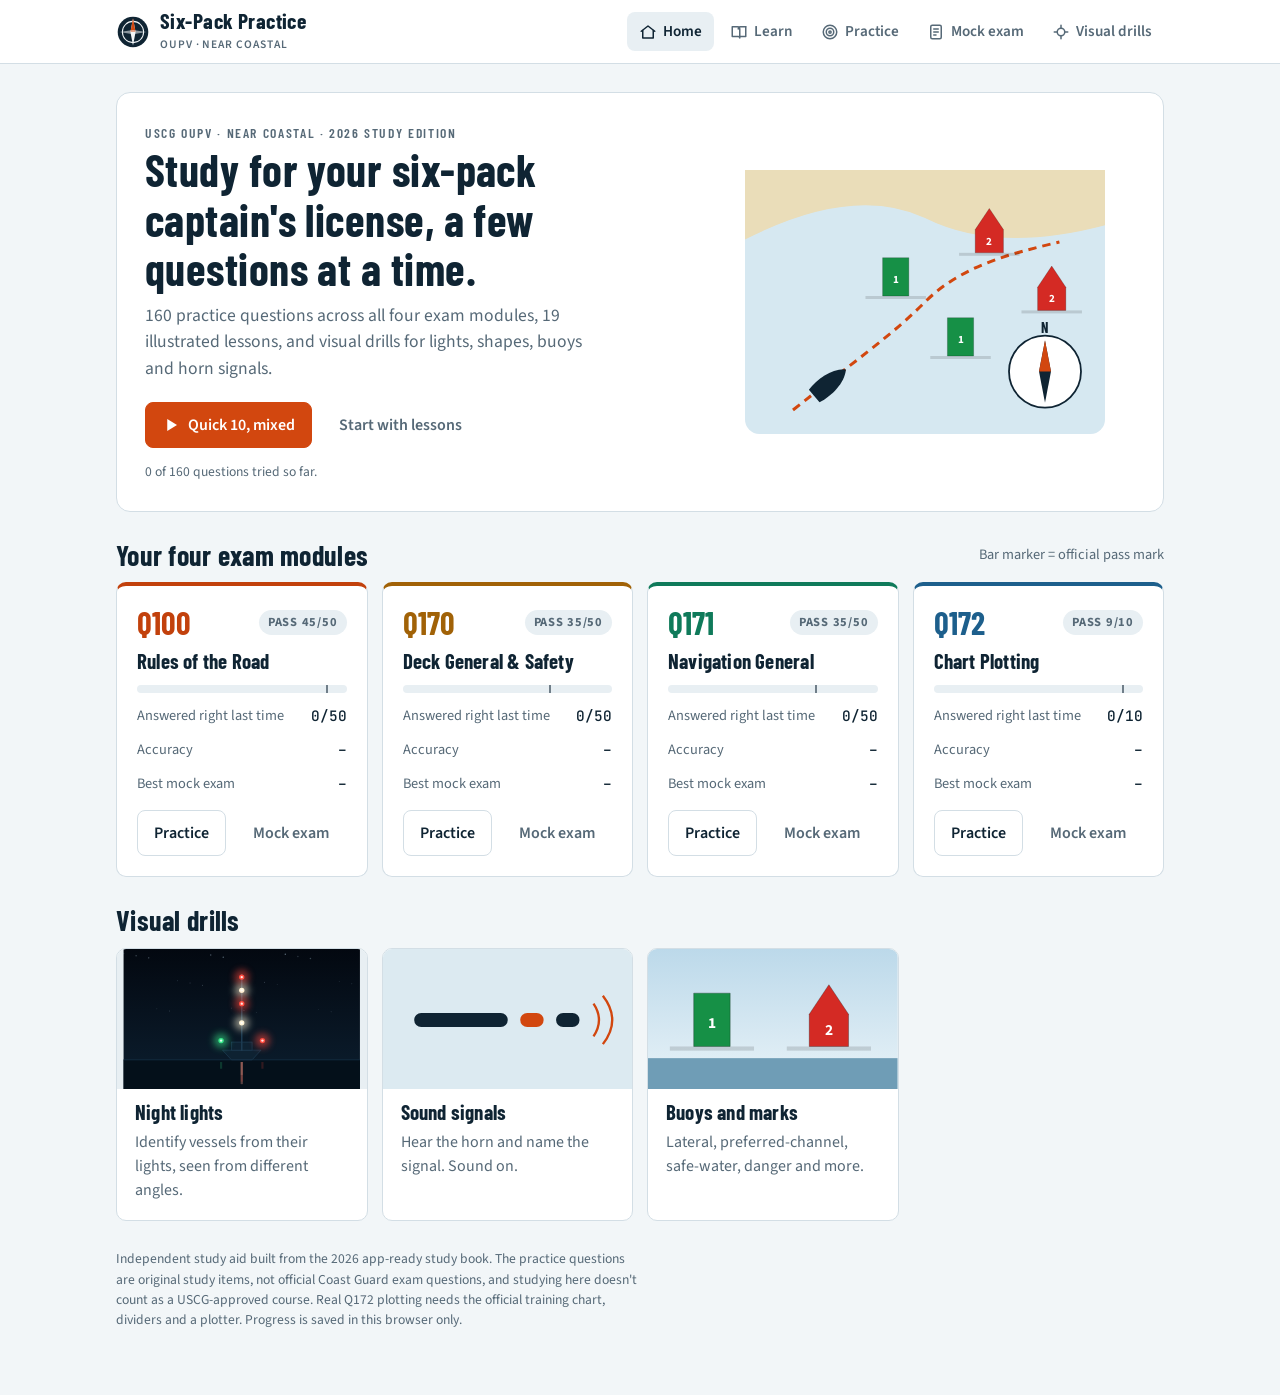
==== app/index.html @ 5b79c016 "Six-Pack Practice website and app Co-Authored-By: Claude Opus 5.5 <noreply@anthropic.com>" ====
<!doctype html><html lang="en"><head><meta charset="utf-8"><meta name="viewport" content="width=device-width,initial-scale=1,viewport-fit=cover"><style>[hidden]{display:none!important}body{margin:0}</style></head><body><title>Six-Pack Practice</title>
<meta name="claude:viewport-fit-sides" content="cover">
<link rel="preconnect" href="https://fonts.googleapis.com">
<link rel="preconnect" href="https://fonts.gstatic.com" crossorigin>
<link rel="stylesheet" href="https://fonts.googleapis.com/css2?family=Barlow+Condensed:wght@500;600;700&family=Source+Sans+3:wght@400;600;700&family=JetBrains+Mono:wght@500&display=swap">
<style>
/* Layout: chart-table app. Sticky header with nav, single centered column of cards; bottom tab bar on phones. */
:root{
  --paper:#F2F6F8; --surface:#FFFFFF; --surface-2:#E8EFF3; --ink:#0F2433; --muted:#566977; --line:#D3DEE5;
  --water:#D6E8F1; --land:#EADDB9; --accent:#D2470F; --accent-soft:#FBE3D6; --on-accent:#FFFFFF;
  --good:#17784A; --good-soft:#DDF2E6; --bad:#B8322A; --bad-soft:#F9E0DD;
  --port:#D02B2B; --stbd:#11884A; --chart:#1F5D86;
  --m100:#C2410C; --m170:#A16207; --m171:#0F7A5A; --m172:#1D5F8C;
  --display:"Barlow Condensed","Arial Narrow",system-ui,sans-serif;
  --body:"Source Sans 3",system-ui,-apple-system,"Segoe UI",sans-serif;
  --mono:"JetBrains Mono",ui-monospace,Menlo,monospace;
  --radius:10px;
}
@media (prefers-color-scheme: dark){:root:not([data-theme="light"]){
  --paper:#0A141C; --surface:#11202B; --surface-2:#172B38; --ink:#E3ECF1; --muted:#93A7B4; --line:#24394A;
  --water:#123247; --land:#3A3425; --accent:#FF7A3D; --accent-soft:#3A1E10; --on-accent:#1A0B03;
  --good:#4CC98A; --good-soft:#0F3122; --bad:#FF7A70; --bad-soft:#3B1613;
  --port:#FF5A55; --stbd:#3FD08A; --chart:#6CB4E4;
  --m100:#FF8A50; --m170:#E8B34A; --m171:#45C99B; --m172:#6CB4E4; color-scheme:dark}}
:root[data-theme="dark"]{
  --paper:#0A141C; --surface:#11202B; --surface-2:#172B38; --ink:#E3ECF1; --muted:#93A7B4; --line:#24394A;
  --water:#123247; --land:#3A3425; --accent:#FF7A3D; --accent-soft:#3A1E10; --on-accent:#1A0B03;
  --good:#4CC98A; --good-soft:#0F3122; --bad:#FF7A70; --bad-soft:#3B1613;
  --port:#FF5A55; --stbd:#3FD08A; --chart:#6CB4E4;
  --m100:#FF8A50; --m170:#E8B34A; --m171:#45C99B; --m172:#6CB4E4; color-scheme:dark}

*{box-sizing:border-box}
html,body{background:var(--paper)}
body{color:var(--ink);font-family:var(--body);font-size:16px;line-height:1.5;-webkit-font-smoothing:antialiased}
body::before{content:"";position:fixed;inset:0 0 auto;height:env(safe-area-inset-top,0px);z-index:30;background:var(--surface)}
h1,h2,h3,h4{font-family:var(--display);font-weight:700;line-height:1.1;margin:0;text-wrap:balance;letter-spacing:.01em}
h1{font-size:clamp(2rem,5vw,2.8rem)} h2{font-size:1.75rem} h3{font-size:1.3rem}
p{margin:0}
a{color:var(--chart)}
button{font:inherit;color:inherit}
:focus-visible{outline:3px solid var(--accent);outline-offset:2px;border-radius:6px}
.mono{font-family:var(--mono);font-variant-numeric:tabular-nums}
.eyebrow{font-family:var(--display);font-weight:600;font-size:.85rem;letter-spacing:.12em;text-transform:uppercase;color:var(--muted)}
.muted{color:var(--muted)}

/* header */
.top{position:sticky;top:env(safe-area-inset-top,0px);z-index:20;background:var(--surface);border-bottom:1px solid var(--line)}
.top-in{max-width:1080px;margin:0 auto;display:flex;align-items:center;gap:20px;padding-block:10px;padding-left:max(16px,env(safe-area-inset-left,0px));padding-right:max(16px,env(safe-area-inset-right,0px))}
.brand{display:flex;align-items:center;gap:10px;text-decoration:none;color:var(--ink);margin-right:auto}
.brand svg{width:34px;height:34px;flex:none}
.brand b{font-family:var(--display);font-size:1.35rem;letter-spacing:.02em;line-height:1}
.brand small{display:block;font-size:.72rem;color:var(--muted);letter-spacing:.08em;text-transform:uppercase;font-weight:600}
.nav{display:flex;gap:4px}
.nav a{display:flex;align-items:center;gap:6px;text-decoration:none;color:var(--muted);font-weight:600;padding:8px 12px;border-radius:8px;font-size:.95rem}
.nav a:hover{background:var(--surface-2);color:var(--ink)}
.nav a.on{color:var(--ink);background:var(--surface-2)}
.nav a svg{width:18px;height:18px}
.tabbar{display:none}
@media (max-width:720px){
  .nav{display:none}
  .tabbar{display:flex;position:fixed;left:0;right:0;bottom:0;z-index:20;background:var(--surface);border-top:1px solid var(--line);padding-bottom:env(safe-area-inset-bottom,0px);padding-left:env(safe-area-inset-left,0px);padding-right:env(safe-area-inset-right,0px)}
  .tabbar a{flex:1;display:flex;flex-direction:column;align-items:center;gap:2px;padding:8px 2px 6px;text-decoration:none;color:var(--muted);font-size:.72rem;font-weight:600}
  .tabbar a.on{color:var(--accent)}
  .tabbar svg{width:22px;height:22px}
  main{padding-bottom:calc(84px + env(safe-area-inset-bottom,0px))!important}
}

main{max-width:1080px;margin:0 auto;padding-block:28px 64px;padding-left:max(16px,env(safe-area-inset-left,0px));padding-right:max(16px,env(safe-area-inset-right,0px));display:flex;flex-direction:column;gap:28px}
.card{background:var(--surface);border:1px solid var(--line);border-radius:var(--radius);padding:20px}
.stack{display:flex;flex-direction:column;gap:12px}
.row{display:flex;flex-wrap:wrap;gap:10px;align-items:center}
.grid{display:grid;gap:14px}
.g2{grid-template-columns:repeat(auto-fit,minmax(min(100%,300px),1fr))}
.g3{grid-template-columns:repeat(auto-fill,minmax(min(100%,240px),1fr))}
.g4{grid-template-columns:repeat(auto-fit,minmax(min(100%,220px),1fr))}

.btn{display:inline-flex;align-items:center;justify-content:center;gap:8px;border:1px solid var(--line);background:var(--surface);color:var(--ink);padding:10px 16px;border-radius:8px;font-weight:600;cursor:pointer;text-decoration:none;min-height:44px}
.btn:hover{border-color:var(--muted)}
.btn.primary{background:var(--accent);border-color:var(--accent);color:var(--on-accent)}
.btn.primary:hover{filter:brightness(1.05)}
.btn.ghost{background:transparent;border-color:transparent;color:var(--muted)}
.btn.ghost:hover{color:var(--ink);background:var(--surface-2)}
.btn:disabled{opacity:.45;cursor:not-allowed}
.btn svg{width:18px;height:18px}

.chip{display:inline-flex;align-items:center;gap:6px;font-size:.78rem;font-weight:700;letter-spacing:.06em;text-transform:uppercase;padding:3px 9px;border-radius:999px;background:var(--surface-2);color:var(--muted);white-space:nowrap}
.chip.mod{color:#fff}
.mQ100{--mc:var(--m100)} .mQ170{--mc:var(--m170)} .mQ171{--mc:var(--m171)} .mQ172{--mc:var(--m172)}
.chip.mod{background:var(--mc)}
:root:not([data-theme="light"]) .chip.mod{color:var(--paper)}
@media (prefers-color-scheme: light){:root:not([data-theme="dark"]) .chip.mod{color:#fff}}
:root[data-theme="light"] .chip.mod{color:#fff}

.pick{display:inline-flex;align-items:center;gap:6px;border:1px solid var(--line);background:var(--surface);padding:7px 12px;border-radius:999px;cursor:pointer;font-weight:600;font-size:.92rem;min-height:38px}
.pick[aria-pressed="true"]{background:var(--ink);color:var(--paper);border-color:var(--ink)}
.seg{display:inline-flex;border:1px solid var(--line);border-radius:8px;overflow:hidden;flex-wrap:wrap}
.seg button{border:0;background:var(--surface);padding:8px 14px;cursor:pointer;font-weight:600;min-height:40px}
.seg button+button{border-left:1px solid var(--line)}
.seg button[aria-pressed="true"]{background:var(--ink);color:var(--paper)}

/* hero */
.hero{display:grid;grid-template-columns:minmax(0,1.3fr) minmax(0,1fr);gap:24px;align-items:center;background:var(--surface);border:1px solid var(--line);border-radius:14px;padding:28px;overflow:hidden;position:relative}
.hero p.lead{font-size:1.1rem;color:var(--muted);max-width:52ch;margin-top:10px}
.hero .actions{margin-top:20px}
.hero-art{width:100%;max-width:360px;justify-self:center}
@media (max-width:760px){.hero{grid-template-columns:1fr;padding:20px}.hero-art{max-width:260px;order:-1}}

/* module cards */
.modcard{display:flex;flex-direction:column;gap:12px;border-top:4px solid var(--mc)}
.modcard .code{font-family:var(--display);font-weight:700;font-size:2rem;color:var(--mc);line-height:1}
.meter{height:8px;border-radius:99px;background:var(--surface-2);overflow:hidden;position:relative}
.meter i{display:block;height:100%;background:var(--mc,var(--accent));border-radius:99px;transition:width .4s}
.meter .mark{position:absolute;top:-3px;bottom:-3px;width:2px;background:var(--ink);opacity:.55}
.kv{display:flex;justify-content:space-between;gap:8px;font-size:.9rem;color:var(--muted)}
.kv b{color:var(--ink);font-family:var(--mono);font-weight:500}

/* lessons */
.lesson-card{display:flex;flex-direction:column;gap:8px;text-decoration:none;color:inherit;border-left:4px solid var(--mc);transition:transform .15s,border-color .15s}
.lesson-card:hover{transform:translateY(-2px)}
.lesson-card h3{font-size:1.2rem}
.lesson-card p{font-size:.93rem;color:var(--muted)}
.lesson-card .foot{margin-top:auto;display:flex;justify-content:space-between;align-items:center;font-size:.85rem;color:var(--muted)}
.added{font-size:.7rem;font-weight:700;letter-spacing:.06em;text-transform:uppercase;color:var(--chart);border:1px solid currentColor;padding:1px 6px;border-radius:4px}
.lesson-head{display:flex;flex-direction:column;gap:10px}
.lesson-body{display:grid;grid-template-columns:minmax(0,1.25fr) minmax(0,1fr);gap:20px;align-items:start}
@media (max-width:860px){.lesson-body{grid-template-columns:1fr}}
.diagram{background:var(--surface);border:1px solid var(--line);border-radius:var(--radius);padding:12px;overflow-x:auto}
.diagram svg{display:block;width:100%;height:auto;min-width:300px}
.core{background:var(--accent-soft);border-radius:var(--radius);padding:16px 18px}
.core .eyebrow{color:var(--accent)}
.points{margin:0;padding-left:1.1em;display:flex;flex-direction:column;gap:8px}
.points li{padding-left:2px}
.points li::marker{color:var(--accent)}
.mnemo{font-family:var(--display);font-size:1.15rem;font-weight:600;letter-spacing:.02em}

/* quiz */
.quiz{max-width:760px;width:100%;margin:0 auto;display:flex;flex-direction:column;gap:16px}
.qtop{display:flex;align-items:center;gap:12px;flex-wrap:wrap}
.qtop .count{font-family:var(--mono);font-size:.9rem;color:var(--muted);margin-left:auto}
.progress{height:6px;background:var(--surface-2);border-radius:99px;overflow:hidden}
.progress i{display:block;height:100%;background:var(--accent);transition:width .3s}
.qcard{display:flex;flex-direction:column;gap:18px}
.stem{font-size:1.25rem;font-weight:600;line-height:1.35}
.opts{display:flex;flex-direction:column;gap:10px}
.opt{display:flex;align-items:flex-start;gap:12px;text-align:left;border:1.5px solid var(--line);background:var(--surface);padding:12px 14px;border-radius:10px;cursor:pointer;font-size:1.02rem;min-height:52px;transition:border-color .15s,background .15s}
.opt:hover:not(:disabled){border-color:var(--muted)}
.opt .k{flex:none;width:28px;height:28px;border-radius:7px;display:grid;place-items:center;font-family:var(--mono);font-size:.85rem;background:var(--surface-2);color:var(--muted)}
.opt.sel{border-color:var(--ink);background:var(--surface-2)}
.opt.sel .k{background:var(--ink);color:var(--paper)}
.opt.right{border-color:var(--good);background:var(--good-soft)}
.opt.right .k{background:var(--good);color:var(--surface)}
.opt.wrong{border-color:var(--bad);background:var(--bad-soft)}
.opt.wrong .k{background:var(--bad);color:var(--surface)}
.opt:disabled{cursor:default}
.feedback{border-radius:10px;padding:14px 16px;display:flex;flex-direction:column;gap:6px}
.feedback.ok{background:var(--good-soft)} .feedback.no{background:var(--bad-soft)}
.feedback b{font-family:var(--display);font-size:1.2rem;letter-spacing:.02em}
.feedback.ok b{color:var(--good)} .feedback.no b{color:var(--bad)}
.qnav{display:flex;gap:10px;justify-content:space-between;flex-wrap:wrap}
.navgrid{display:grid;grid-template-columns:repeat(auto-fill,minmax(38px,1fr));gap:6px}
.navgrid button{height:38px;border-radius:7px;border:1px solid var(--line);background:var(--surface);font-family:var(--mono);font-size:.8rem;cursor:pointer}
.navgrid button.done{background:var(--surface-2);border-color:var(--muted)}
.navgrid button.cur{outline:2px solid var(--accent);outline-offset:1px}
.navgrid button.flag{box-shadow:inset 0 -3px 0 var(--accent)}
.navgrid button.r{background:var(--good-soft);border-color:var(--good)}
.navgrid button.w{background:var(--bad-soft);border-color:var(--bad)}
.visual{border-radius:10px;overflow:hidden;background:var(--surface-2)}
.visual svg{display:block;width:100%;height:auto;max-height:340px}
.confirm{border:1.5px solid var(--accent);background:var(--accent-soft);border-radius:10px;padding:14px 16px}

/* results */
.score{display:flex;align-items:center;gap:24px;flex-wrap:wrap}
.ring{width:132px;height:132px;flex:none}
.verdict{font-family:var(--display);font-size:2rem;font-weight:700}
.verdict.pass{color:var(--good)} .verdict.fail{color:var(--bad)}
.missed{display:flex;flex-direction:column;gap:10px}
.missed .item{border-left:3px solid var(--bad);padding:4px 0 4px 12px;display:flex;flex-direction:column;gap:3px}
.bars{display:flex;flex-direction:column;gap:10px}
.bar-row{display:grid;grid-template-columns:minmax(0,170px) minmax(0,1fr) 52px;gap:10px;align-items:center;font-size:.92rem}
.bar-row .meter{height:10px}

/* drills */
.drill{display:flex;flex-direction:column;gap:12px;text-decoration:none;color:inherit;padding:0;overflow:hidden;cursor:pointer;text-align:left}
.drill .art{background:var(--surface-2);aspect-ratio:16/9;max-width:100%;display:grid;place-items:center;overflow:hidden}
.drill .art svg{width:100%;height:100%;display:block}
.drill .txt{padding:0 18px 18px;display:flex;flex-direction:column;gap:6px}
.drill:hover h3{color:var(--accent)}

/* widgets */
.widget{display:flex;flex-direction:column;gap:14px}
.ctrl{display:grid;grid-template-columns:minmax(0,150px) minmax(0,1fr) 78px;gap:10px;align-items:center;font-size:.95rem}
.ctrl label{font-weight:600}
.ctrl output{font-family:var(--mono);text-align:right;font-size:.95rem}
input[type=range]{width:100%;accent-color:var(--accent);min-height:28px}
input[type=number],input[type=time]{font:inherit;font-family:var(--mono);padding:8px 10px;border:1px solid var(--line);border-radius:8px;background:var(--surface);color:var(--ink);width:100%;min-height:42px}
.readout{font-family:var(--mono);font-size:1.05rem;background:var(--surface-2);border-radius:8px;padding:12px 14px;line-height:1.7;overflow-x:auto}
.readout b{color:var(--accent);font-weight:500}
.chain{display:flex;flex-wrap:wrap;align-items:center;gap:6px;font-family:var(--mono)}
.chain .box{border:1.5px solid var(--line);border-radius:8px;padding:6px 10px;background:var(--surface);text-align:center;min-width:64px}
.chain .box small{display:block;font-family:var(--body);font-size:.7rem;color:var(--muted);text-transform:uppercase;letter-spacing:.08em;font-weight:700}
.chain .box.hi{border-color:var(--accent)}
.chain .op{color:var(--muted);font-size:.85rem}
.sig-list{display:flex;flex-direction:column;gap:8px}
.sig{display:grid;grid-template-columns:auto minmax(0,1fr);gap:12px;align-items:center;border:1px solid var(--line);border-radius:10px;padding:10px 12px;background:var(--surface);cursor:pointer;text-align:left}
.sig:hover{border-color:var(--muted)}
.pattern{display:flex;gap:5px;align-items:center;min-width:92px}
.pattern i{display:block;height:10px;border-radius:5px;background:var(--ink);opacity:.85;transition:background .1s}
.pattern i.s{width:12px}.pattern i.p{width:40px}.pattern i.r{width:9px}
.pattern i.on{background:var(--accent);opacity:1}
.bigpattern{display:flex;gap:10px;align-items:center;justify-content:center;padding:26px 16px;flex-wrap:wrap}
.bigpattern i{height:18px;border-radius:9px;background:var(--ink);display:block;opacity:.85}
.bigpattern i.s{width:24px}.bigpattern i.p{width:84px}.bigpattern i.r{width:18px}
.bigpattern i.on{background:var(--accent);opacity:1}
.foot-note{font-size:.85rem;color:var(--muted);max-width:75ch}
.scene{display:block}
.empty{padding:28px;text-align:center;color:var(--muted)}
.kbd{font-family:var(--mono);font-size:.78rem;border:1px solid var(--line);border-bottom-width:2px;border-radius:5px;padding:0 5px}
@media (prefers-reduced-motion: reduce){*{transition:none!important;animation:none!important}}

/* svg classes */
.s-water{fill:var(--water)} .s-land{fill:var(--land)} .s-ink{fill:var(--ink)} .s-muted{fill:var(--muted)} .s-surface{fill:var(--surface)}
.s-acc{fill:var(--accent)} .s-port{fill:var(--port)} .s-stbd{fill:var(--stbd)} .s-chart{fill:var(--chart)} .s-good{fill:var(--good)}
.l-ink{stroke:var(--ink);fill:none} .l-muted{stroke:var(--muted);fill:none} .l-acc{stroke:var(--accent);fill:none} .l-chart{stroke:var(--chart);fill:none} .l-line{stroke:var(--line);fill:none}
svg text{font-family:var(--body);fill:var(--ink)}
svg .t-lab{font-family:var(--display);font-weight:700;letter-spacing:.06em;font-size:12px}
svg .t-mono{font-family:var(--mono);font-size:11px}
svg .t-small{font-size:11px;fill:var(--muted)}
svg .t-acc{fill:var(--accent)}
</style>

<svg width="0" height="0" style="position:absolute" aria-hidden="true">
  <defs>
    <marker id="ah-ink" viewBox="0 0 10 10" refX="8" refY="5" markerWidth="7" markerHeight="7" orient="auto-start-reverse"><path d="M0,0 L10,5 L0,10z" style="fill:var(--ink)"/></marker>
    <marker id="ah-acc" viewBox="0 0 10 10" refX="8" refY="5" markerWidth="7" markerHeight="7" orient="auto-start-reverse"><path d="M0,0 L10,5 L0,10z" style="fill:var(--accent)"/></marker>
    <marker id="ah-chart" viewBox="0 0 10 10" refX="8" refY="5" markerWidth="7" markerHeight="7" orient="auto-start-reverse"><path d="M0,0 L10,5 L0,10z" style="fill:var(--chart)"/></marker>
    <marker id="ah-muted" viewBox="0 0 10 10" refX="8" refY="5" markerWidth="7" markerHeight="7" orient="auto-start-reverse"><path d="M0,0 L10,5 L0,10z" style="fill:var(--muted)"/></marker>
    <marker id="ah-good" viewBox="0 0 10 10" refX="8" refY="5" markerWidth="7" markerHeight="7" orient="auto-start-reverse"><path d="M0,0 L10,5 L0,10z" style="fill:var(--good)"/></marker>
    <filter id="glow" x="-200%" y="-200%" width="500%" height="500%"><feGaussianBlur stdDeviation="5"/></filter>
    <linearGradient id="nightsky" x1="0" y1="0" x2="0" y2="1"><stop offset="0" stop-color="#030810"/><stop offset="1" stop-color="#0c1f30"/></linearGradient>
    <linearGradient id="daysky" x1="0" y1="0" x2="0" y2="1"><stop offset="0" stop-color="#bcd9ea"/><stop offset="1" stop-color="#e9f3f8"/></linearGradient>
  </defs>
</svg>

<header class="top"><div class="top-in">
  <a class="brand" href="#home" aria-label="Six-Pack Practice home">
    <svg viewBox="0 0 40 40" aria-hidden="true"><circle cx="20" cy="20" r="18" style="fill:var(--ink)"/><circle cx="20" cy="20" r="12.5" fill="none" style="stroke:var(--paper)" stroke-width="1.2"/><path d="M20 4 L23 20 L20 36 L17 20Z" style="fill:var(--paper)"/><path d="M20 4 L23 20 L17 20Z" style="fill:var(--accent)"/><path d="M4 20 L20 17.5 L36 20 L20 22.5Z" style="fill:var(--paper)" opacity=".55"/></svg>
    <span><b>Six-Pack Practice</b><small>OUPV · Near Coastal</small></span>
  </a>
  <nav class="nav" id="nav"></nav>
</div></header>
<main id="app"></main>
<nav class="tabbar" id="tabbar"></nav>

<script>const BANK = {"Q100":[{"n":1,"q":"When two power-driven vessels meet head-on and risk collision, each ordinarily should?","o":["alter course to port","maintain speed with no lookout","turn off navigation lights","alter course to starboard"],"a":3,"x":"Rule 14 normally calls for both to alter starboard."},{"n":2,"q":"A power vessel has another power vessel on its starboard side in a crossing situation. It generally must?","o":["hold course and speed unconditionally","sound a distress signal","keep out of the way","cross ahead"],"a":2,"x":"Rule 15 places give-way duty on vessel seeing other to starboard."},{"n":3,"q":"The primary duty of an overtaking vessel is to?","o":["become stand-on once abeam","keep clear until finally past and clear","require overtaken vessel to stop","use a port turn always"],"a":1,"x":"Rule 13 continues until past and clear."},{"n":4,"q":"An approaching vessel stays on nearly constant compass bearing while getting closer. This suggests?","o":["risk of collision","there can be no collision","the other vessel is anchored","your compass is necessarily broken"],"a":0,"x":"Rule 7: constant bearing can indicate risk."},{"n":5,"q":"A lookout is maintained by?","o":["radar only","AIS only","the master only during daylight","sight, hearing, and all available appropriate means"],"a":3,"x":"Rule 5."},{"n":6,"q":"Safe speed depends in part on?","o":["posted cruising speed alone","engine maximum rpm only","visibility, traffic, maneuverability, hazards and draft","whether passengers request speed"],"a":2,"x":"Rule 6 lists multiple factors."},{"n":7,"q":"If two sailing vessels have wind on opposite sides, which usually gives way?","o":["vessel with wind on starboard side","vessel with wind on port side","vessel to leeward always","larger vessel always"],"a":1,"x":"Rule 12(a)(i)."},{"n":8,"q":"If both sailing vessels have wind on the same side, who generally keeps clear?","o":["windward vessel","leeward vessel","shorter mast","boat farther from shore"],"a":0,"x":"Rule 12(a)(ii)."},{"n":9,"q":"A sailboat using its engine for propulsion is classified as?","o":["sailing vessel in all conditions","vessel engaged in fishing","vessel not under command","power-driven vessel"],"a":3,"x":"Rule 3(c)."},{"n":10,"q":"Which rule governs conduct when vessels are not in sight in restricted visibility?","o":["Rule 12 only","Rule 15 only","Rule 19","Rule 30 only"],"a":2,"x":"Rule 19 covers restricted visibility."},{"n":11,"q":"A vessel less than 20 m in a narrow channel must generally not impede?","o":["all kayaks in all places","a vessel that can safely navigate only within that channel","only vessels registered abroad","every sailboat anywhere"],"a":1,"x":"Rule 9(b)."},{"n":12,"q":"In a traffic separation scheme, a vessel crossing should, as far as practicable, cross?","o":["at right angles to traffic flow","diagonally along the lane","in the separation zone","while anchoring"],"a":0,"x":"Rule 10(c)."},{"n":13,"q":"What is the minimum duty after making an avoidance maneuver?","o":["immediately look away","resume maximum speed","turn off radar","check the effect until finally past and clear"],"a":3,"x":"Rule 8(d)."},{"n":14,"q":"A stand-on vessel in a crossing situation may need to act when?","o":["it always prefers to turn first","it sees any boat three miles away","the give-way vessel fails to act and collision risk develops","it wants to shorten its route"],"a":2,"x":"Rule 17 permits/requires action in specified circumstances."},{"n":15,"q":"What is a short blast?","o":["about four to six seconds","about one second","more than one minute","any length selected by captain"],"a":1,"x":"Rule 32(b)."},{"n":16,"q":"What is a prolonged blast?","o":["about four to six seconds","one second","half a second","ten to fifteen seconds"],"a":0,"x":"Rule 32(c)."},{"n":17,"q":"How many all-round red lights vertically identify a vessel not under command?","o":["one","three","four","two"],"a":3,"x":"Rule 27(a)."},{"n":18,"q":"Day shape for vessel not under command?","o":["one black diamond","one black cone apex down","two black balls","one cylinder"],"a":2,"x":"Rule 27(a)."},{"n":19,"q":"RAM vessel light sequence is?","o":["white-red-white","red-white-red","green-white-green","red-green-red"],"a":1,"x":"Rule 27(b)."},{"n":20,"q":"RAM vessel day shape is?","o":["ball-diamond-ball","cone-ball-cone","three balls","one diamond"],"a":0,"x":"Rule 27(b)."},{"n":21,"q":"Trawling vessel lights include?","o":["red over white","white over red","red over red","green over white"],"a":3,"x":"Rule 26(b)."},{"n":22,"q":"Fishing vessel other than trawling lights include?","o":["green over white","white over red","red over white","white over white"],"a":2,"x":"Rule 26(c)."},{"n":23,"q":"Pilot vessel engaged on pilotage duty displays?","o":["red over white","white over red","green over white","red over red"],"a":1,"x":"Rule 29(a)."},{"n":24,"q":"A power-driven vessel underway generally needs?","o":["masthead light, sidelights and sternlight as applicable","only sternlight","only all-round red","anchor ball and no lights"],"a":0,"x":"Rule 23, subject to size exceptions."},{"n":25,"q":"A vessel at anchor normally displays?","o":["port and starboard sidelights in every case","red over white","only a yellow towing light","prescribed anchor light(s) or shape as applicable"],"a":3,"x":"Rule 30."},{"n":26,"q":"A sailing vessel under sail and under 20 m may combine sidelights and sternlight in?","o":["a blue all-round light","two red all-round lights","one tricolor lantern at or near mast top where permitted","white over red"],"a":2,"x":"Rule 25(b)."},{"n":27,"q":"A vessel constrained by draft is a category in?","o":["Inland Rules only","International Rules","all inland rivers without exception","rules for anchored barges only"],"a":1,"x":"Rule 3(h) International; Inland counterpart reserved."},{"n":28,"q":"The general meaning of “underway” is vessel?","o":["not at anchor, made fast to shore, or aground","making at least five knots","under engine power only","not drifting"],"a":0,"x":"Rule 3(i)."},{"n":29,"q":"A vessel with fishing rods that do not restrict maneuverability is usually?","o":["always restricted in ability to maneuver","always not under command","always constrained by draft","not a Rule 3 engaged-in-fishing vessel"],"a":3,"x":"Definition excludes trolling lines that do not restrict maneuverability."},{"n":30,"q":"What is the best response if uncertain a risk of collision exists?","o":["assume there is no risk","speed up toward the target","assume the risk exists","turn off AIS"],"a":2,"x":"Rule 7(a)."},{"n":31,"q":"Under Rules of the Road, a succession of small course changes to avoid collision should generally be?","o":["preferred over obvious action","avoided","mandatory","signaled by MAYDAY"],"a":1,"x":"Rule 8(b)."},{"n":32,"q":"Which vessel is responsible when overtaking a sailing vessel?","o":["overtaking vessel","sailing vessel always","vessel to starboard always","the larger vessel always"],"a":0,"x":"Rule 13 applies notwithstanding other meeting rules."},{"n":33,"q":"Sidelights are normally?","o":["green port, red starboard","red both sides","white both sides","red port, green starboard"],"a":3,"x":"Rule 21(b)."},{"n":34,"q":"An all-round light shows over?","o":["225 degrees","135 degrees","360 degrees","112.5 degrees"],"a":2,"x":"Rule 21(e)."},{"n":35,"q":"Sternlight arc is?","o":["360 degrees","135 degrees","225 degrees","112.5 degrees"],"a":1,"x":"Rule 21(c)."},{"n":36,"q":"Masthead light arc is?","o":["225 degrees","135 degrees","112.5 degrees","360 degrees"],"a":0,"x":"Rule 21(a)."},{"n":37,"q":"When departing a slip you see a target with only its sternlight visible ahead. You may be?","o":["in a head-on meeting","seeing its port beam","seeing it at anchor necessarily","overtaking it"],"a":3,"x":"Sternlight-only aspect often indicates overtaking sector."},{"n":38,"q":"A vessel pushing ahead that is rigidly connected into a composite unit is generally treated as?","o":["always a sailing vessel","always at anchor","a power-driven vessel of combined length","a vessel not under command"],"a":2,"x":"Rule 24(b)."},{"n":39,"q":"One green light over one white light is a common indicator of?","o":["pilot boat","trawling","vessel not under command","anchored sailboat"],"a":1,"x":"Rule 26."},{"n":40,"q":"A vessel not under command is unable to maneuver because of?","o":["exceptional circumstance","choice to sail slowly","intent to fish","having passengers aboard"],"a":0,"x":"Rule 3(f)."},{"n":41,"q":"A vessel restricted in ability to maneuver has limits due to?","o":["its preference for slow speed","having a single engine","its recreational status","nature of its work"],"a":3,"x":"Rule 3(g)."},{"n":42,"q":"A crossing powerboat approaching from port is ordinarily the?","o":["stand-on vessel regardless","vessel constrained by draft","give-way vessel when both are power driven and in sight","vessel restricted in ability to maneuver"],"a":2,"x":"Rule 15; remember exceptions/context."},{"n":43,"q":"When approaching a blind bend in a narrow channel, you should?","o":["increase to maximum speed","navigate cautiously and give prescribed signal","assume channel is empty","cross to port side regardless"],"a":1,"x":"Rule 9(f) and 34(e)."},{"n":44,"q":"Which condition requires a fog signal under Rule 35?","o":["in or near restricted visibility","only clear daylight","only while moored at dock","only during a regatta"],"a":0,"x":"Rule 35."},{"n":45,"q":"A stand-on vessel is generally instructed to?","o":["turn hard to port in all cases","always stop immediately","ignore developing risk","maintain course and speed initially"],"a":3,"x":"Rule 17(a)(i) with safety exceptions."},{"n":46,"q":"Who can depart from Rules when necessary to avoid immediate danger?","o":["anyone seeking convenience","only a sailing boat","mariner accounting for special circumstances under Rule 2","no vessel under any circumstances"],"a":2,"x":"Rule 2(b) preserves special circumstances."},{"n":47,"q":"A power-driven vessel making way in fog generally sounds?","o":["two short blasts every five minutes","one prolonged blast at intervals not more than two minutes","five short blasts each second","bell only"],"a":1,"x":"Rule 35(a)."},{"n":48,"q":"A power-driven vessel underway but stopped and making no way sounds in fog?","o":["two prolonged blasts separated by about two seconds","one short blast","one bell stroke","three short blasts"],"a":0,"x":"Rule 35(b)."},{"n":49,"q":"Rule 34 danger/doubt signal contains?","o":["one prolonged only","three prolonged only","one short only","at least five short and rapid blasts"],"a":3,"x":"Rule 34(d)."},{"n":50,"q":"One factor in selecting safe speed with radar is?","o":["only vessel length","only wind direction","radar limitations and range scale","only current ETA"],"a":2,"x":"Rule 6(b)."}],"Q170":[{"n":1,"q":"Most appropriate first response to a person overboard?","o":["reverse at full throttle blindly","jump in without alerting crew","continue trip","raise alarm, keep sight and deploy flotation"],"a":3,"x":"Raise alarm, mark person, deploy flotation and maneuver safely."},{"n":2,"q":"A bowline is primarily used to create?","o":["a permanent wire splice","a rolling hitch only","a fixed loop","a block and tackle"],"a":2,"x":"Bowline forms a non-slipping loop under ordinary load."},{"n":3,"q":"Best way to avoid injury while docking is to?","o":["push hull away with bare hands","keep limbs clear of pinch points","stand in rope bight","wrap dockline around wrist"],"a":1,"x":"Line-of-fire hazards are serious."},{"n":4,"q":"The bight of a line is?","o":["a curved section of rope","the anchor shank","the cleat horn","the boat freeboard"],"a":0,"x":"Learn marlinspike vocabulary."},{"n":5,"q":"Anchor scope ratio compares rode length to?","o":["boat length","crew count","engine power","vertical distance from bow roller to bottom"],"a":3,"x":"Scope depends on water depth, bow height and conditions."},{"n":6,"q":"A dragging anchor is indicated by?","o":["only rising wind","only low fuel","changing fixed bearings or tracking relative to seabed","only tide clock"],"a":2,"x":"Check against fixed objects or charted ground track."},{"n":7,"q":"When a line is heavily loaded, personnel should?","o":["step in bight","stay clear of snapback zones","pull across chest","stand between line and cleat"],"a":1,"x":"A failed line may recoil violently."},{"n":8,"q":"A cleat hitch is used to?","o":["secure a line to a cleat","join two different diameter ropes permanently","measure current","make a reef in sail"],"a":0,"x":"Simple securing hitch."},{"n":9,"q":"A figure-eight knot is often used as a?","o":["anchor shackle substitute","wire crimp","rescue harness alone","stopper knot"],"a":3,"x":"Prevents end from slipping through fitting."},{"n":10,"q":"The round turn and two half hitches are useful for?","o":["creating chart fix","running a diesel","securing line around an object","marking datum"],"a":2,"x":"Common line-handling knot."},{"n":11,"q":"Fire triangle components are?","o":["fuel, coolant, bilge","fuel, heat, oxygen","salt, oil, wind","carbon dioxide, foam, water"],"a":1,"x":"Removing one can stop combustion; tetrahedron adds chain reaction."},{"n":12,"q":"Class A fire involves?","o":["ordinary solid combustibles","energized electrical equipment","flammable liquids","cooking oils"],"a":0,"x":"Common wood, paper, cloth."},{"n":13,"q":"Class B fire primarily involves?","o":["ordinary paper","energized circuits only","metal filings only","flammable liquids"],"a":3,"x":"Fuel and flammable liquids."},{"n":14,"q":"Class C fire classification relates to?","o":["passenger count","paint only","energized electrical equipment","wooden decks"],"a":2,"x":"Select approved agent and remove power when safe."},{"n":15,"q":"If you smell gasoline vapor in an enclosed engine space, you should?","o":["crank engine to clear vapor","stop ignition sources and investigate before starting","operate spark-producing switches","light a match to locate leak"],"a":1,"x":"Vapor may explode."},{"n":16,"q":"A blocked raw-water strainer can lead to?","o":["engine overheating","higher oil pressure guarantee","more propeller pitch","improved charging"],"a":0,"x":"Reduced coolant flow."},{"n":17,"q":"A failed seawater impeller commonly causes?","o":["greater exhaust water","taller mast","loss of chart datum","insufficient cooling-water flow"],"a":3,"x":"Know engine cooling circuit."},{"n":18,"q":"Battery hydrogen accumulation is dangerous due to?","o":["lack of buoyancy","low salinity","flammability","chart scale"],"a":2,"x":"Ventilate and avoid sparks."},{"n":19,"q":"In a DC circuit, power in watts equals?","o":["volts divided by resistance only","volts times amperes","amperes minus volts","RPM times knots"],"a":1,"x":"P=VI."},{"n":20,"q":"A partially filled wide tank may reduce stability because of?","o":["free-surface effect","higher anchor scope","increased ballast fixed low","improved righting lever always"],"a":0,"x":"Moving free surface reduces stability."},{"n":21,"q":"Adding substantial cargo high above deck generally?","o":["lowers center of gravity","always raises freeboard","eliminates free surface","raises center of gravity and can reduce stability"],"a":3,"x":"Stability can worsen."},{"n":22,"q":"An emergency briefing should cover?","o":["only lunch time","only speed capability","PFDs, movement restrictions, emergencies, and crew directions","only radio entertainment"],"a":2,"x":"Passengers need usable instructions."},{"n":23,"q":"Appropriate first priority in onboard fire is?","o":["open all fuel valves","alarm, account for people, assess and control when safe","ignore smoke","spray water on all energized panels"],"a":1,"x":"Life safety first."},{"n":24,"q":"MAYDAY is appropriate for?","o":["grave and imminent danger","routine weather request","ordinary ETA change","nonurgent navigational chat"],"a":0,"x":"Distress priority."},{"n":25,"q":"A PAN-PAN call indicates?","o":["routine music channel","mandatory weather silence","person already safe ashore","urgency without imminent grave distress"],"a":3,"x":"Urgency signal distinct from distress."},{"n":26,"q":"A passenger vessel captain should know?","o":["only marketing price","only local restaurant rules","maximum permitted passengers and applicable credential/vessel limits","that all charters are unregulated"],"a":2,"x":"OUPV commonly up to six paying passengers on qualifying uninspected vessels."},{"n":27,"q":"A bilge pump should be considered?","o":["replacement for watertight hull","one element of flooding response, not proof of watertightness","substitute for life raft","required to run nonstop"],"a":1,"x":"Control ingress and preserve power."},{"n":28,"q":"A fire extinguisher should be selected based on?","o":["approved type and hazard classification","paint color alone","captain preference alone","dock distance"],"a":0,"x":"Extinguisher suitability depends on class and carriage rules."},{"n":29,"q":"What should a skipper do before a heavy-weather passage?","o":["depend only on yesterday forecast","skip passenger briefing","leave unsecured gear","check current forecast, vessel condition, alternate routes and safety margins"],"a":3,"x":"Risk management prevents emergencies."},{"n":30,"q":"A wet exhaust cooling-water failure may first show as?","o":["a bigger masthead light","stronger sternway","reduced discharge and rising exhaust or engine temperature","a lower tide"],"a":2,"x":"Inspect cooling indicators."},{"n":31,"q":"Low engine oil pressure while running requires?","o":["increasing throttle to force pressure","prompt protective action and diagnosis","adding gasoline to diesel","ignoring alarm"],"a":1,"x":"Lubrication loss can cause rapid damage."},{"n":32,"q":"Prop walk describes?","o":["sideways tendency caused by propeller thrust effects","current set only","depth sounding","AIS target motion"],"a":0,"x":"Common at low speed, especially in reverse."},{"n":33,"q":"A pivot point is?","o":["anchor securing point","a chart datum","center of gravity always","the approximate point around which vessel turns while maneuvering"],"a":3,"x":"Depends on motion."},{"n":34,"q":"For a person in water near propeller, crew should?","o":["leave engine in gear at recovery","throw lines into propeller","manage propulsion to avoid striking casualty","approach at full speed"],"a":2,"x":"Propeller strikes can be fatal."},{"n":35,"q":"Which document records vessel route and local hazards?","o":["crew pay stub","Coast Pilot and current charts","fuel receipt","old slip agreement"],"a":1,"x":"Navigation planning documents."},{"n":36,"q":"An EPIRB is designed to?","o":["transmit distress alert/location information when activated","replace all PFDs","provide radar collision avoidance","forecast surf"],"a":0,"x":"Emergency beacon."},{"n":37,"q":"USCG-approved lifejackets should be?","o":["stored locked under heavy gear","used only in cold water","substituted with cushions anywhere","appropriate for people and activity, accessible and serviceable"],"a":3,"x":"Type and carriage rules vary."},{"n":38,"q":"A proper predeparture inspection includes?","o":["only cabin cushions","only music","fuel, engine, steering, bilge, weather, safety equipment","only GPS color scheme"],"a":2,"x":"System checks identify preventable defects."},{"n":39,"q":"Pollution prevention aboard includes?","o":["dumping oil when offshore","preventing oil discharge and following applicable waste rules","emptying trash near buoys","discharging fuel to cool engine"],"a":1,"x":"Environmental compliance."},{"n":40,"q":"When a vessel strikes bottom, initial actions include?","o":["check people, flooding, position and propulsion","immediately accelerate blindly","ignore bilges","leave all seacocks open regardless"],"a":0,"x":"Grounding can compromise hull and systems."},{"n":41,"q":"A proper marine radio emergency call includes?","o":["only vessel nickname","only a music request","no position ever","identity, position, nature, assistance, persons onboard"],"a":3,"x":"Clear communications enable rescue."},{"n":42,"q":"Fuel shutoff valves are useful during?","o":["chart plotting","reading Light List","fuel leak or fire response when safe to operate","anchoring scope math"],"a":2,"x":"Isolate fire fuel source."},{"n":43,"q":"A person working on an enclosed compartment should first consider?","o":["only compass variation","ventilation, atmosphere, access and rescue hazards","only line length","only current speed"],"a":1,"x":"Confined spaces can be fatal."},{"n":44,"q":"A shipboard watch requires?","o":["continuous situational awareness and assigned responsibilities","intermittent glances only","automatic pilot with nobody looking","one lookout only when docked"],"a":0,"x":"Watchkeeping is active."},{"n":45,"q":"Safe maneuvering near shore involves?","o":["only published cruising speed","only anchor color","only tide coefficient","wind, current, stopping distance, obstructions"],"a":3,"x":"Plan safe approach."},{"n":46,"q":"A drogue or sea anchor is used in some conditions to?","o":["replace bilge pump","increase engine rpm","alter vessel drift/attitude in seas","measure speed"],"a":2,"x":"Use depends on vessel-specific training."},{"n":47,"q":"Chafe protection on mooring lines helps prevent?","o":["magnetic variation","abrasion damage","engine overheating","radio interference"],"a":1,"x":"Inspect at contact points."},{"n":48,"q":"Engine ventilation matters because?","o":["combustion air, vapor removal, and heat management are important","it changes latitude","it reduces hull length","it replaces collision rules"],"a":0,"x":"Vessel design may require specific blowers."},{"n":49,"q":"A sound emergency plan should include?","o":["only primary phone battery","only preferred restaurant","only departure ETA","alternate communication and abandon-ship contingencies"],"a":3,"x":"Redundancy is crucial."},{"n":50,"q":"A vessel captain should verify if rules apply using?","o":["only vessel color","only insurance premium","vessel type, length, service, route, and current regulations","only leisure vs paid label"],"a":2,"x":"Regulatory thresholds are context dependent."}],"Q171":[{"n":1,"q":"IALA Region B conventional return-from-sea lateral color to starboard is generally?","o":["red","green","yellow","black"],"a":0,"x":"Red right returning; consider conventional direction."},{"n":2,"q":"Charted depths on most NOAA navigation charts reference?","o":["height of mast","ship speed","barometer","specified chart datum"],"a":3,"x":"Read datum printed on chart."},{"n":3,"q":"One minute of latitude is approximately?","o":["one statute mile","one kilometer","one nautical mile","ten nautical miles"],"a":2,"x":"A core distance relationship."},{"n":4,"q":"A Light List is primarily a reference for?","o":["crew rosters","aids to navigation and light characteristics","engine repair parts","passenger insurance"],"a":1,"x":"USCG Light Lists."},{"n":5,"q":"A Coast Pilot primarily provides?","o":["narrative coastal navigation information","only tidal phase","only ship registration","only knot-tying"],"a":0,"x":"NOAA Coast Pilot."},{"n":6,"q":"Notice to Mariners conveys?","o":["boat tax rebates","crew schedules","lifejacket manufacturer ads","changes affecting navigation and publications"],"a":3,"x":"Consult current notices."},{"n":7,"q":"Magnetic variation is difference between?","o":["compass and bow","wind and water current","true north and magnetic north","latitude and longitude"],"a":2,"x":"Variation from earth magnetic field."},{"n":8,"q":"Compass deviation is due mainly to?","o":["the moon alone","magnetic influence of vessel and equipment","sea salinity alone","chart datum"],"a":1,"x":"Deviation varies with heading/vessel."},{"n":9,"q":"If compass course 080°, deviation +3°E and variation -7°W, true is?","o":["076°T","090°T","070°T","084°T"],"a":0,"x":"080+3-7=076."},{"n":10,"q":"A vessel steering north at 6 kn with 2 kn east current has ground track about?","o":["000°T","342°T","090°T","018°T"],"a":3,"x":"atan(2/6)=18.4 degrees east of north."},{"n":11,"q":"Set of current denotes?","o":["direction wind blows from","ship heading","direction water flows","wave period"],"a":2,"x":"Set = toward direction."},{"n":12,"q":"Drift of current denotes?","o":["boat anchor depth","speed of current","magnetic error","wave height"],"a":1,"x":"Usually knots."},{"n":13,"q":"Speed over ground differs from speed through water due to?","o":["current and other movement over bottom","always chart scale only","only light characteristics","only moon declination"],"a":0,"x":"Ground vector = through-water vector plus current."},{"n":14,"q":"A line of position represents?","o":["one certain fix always","boat draft","engine rpm","possible positions along a line"],"a":3,"x":"A bearing forms LOP."},{"n":15,"q":"Two independent LOPs crossing can give?","o":["current rate directly","automatic heading error","a position fix","tide height directly"],"a":2,"x":"Accuracy depends on observations and geometry."},{"n":16,"q":"A running fix uses?","o":["one fixed position at same time only","LOPs obtained at different times adjusted for vessel movement","GPS without chart","just barometer readings"],"a":1,"x":"Advance earlier bearing line."},{"n":17,"q":"Dead reckoning uses?","o":["course, speed and elapsed time from a known point","only tide table","only radar ranges","only vessel draft"],"a":0,"x":"DR is predicted position."},{"n":18,"q":"Estimated position commonly combines?","o":["only an AIS name","only vessel speed","only engine hours","DR and additional imperfect position information"],"a":3,"x":"EP uses imperfect observations/estimated current."},{"n":19,"q":"When plotting distance on a Mercator chart, use?","o":["longitude scale universally","compass rose ring as distance","latitude scale at relevant latitude","sounding legend"],"a":2,"x":"Latitude minute approximates nm."},{"n":20,"q":"A bearing 045°T from your vessel to lighthouse means reciprocal from lighthouse is?","o":["135°T","225°T","315°T","045°T"],"a":1,"x":"Add 180 modulo 360."},{"n":21,"q":"A prominent drying height on chart means?","o":["feature rises above chart datum when exposed","it is always submerged","it is lighthouse height","it is boat draft"],"a":0,"x":"Symbols and datums matter."},{"n":22,"q":"A soundings unit must be checked because charts may use?","o":["only meters always","only feet always","only inches","meters, feet or fathoms"],"a":3,"x":"Read chart notes."},{"n":23,"q":"A tide height of +3 ft and charted depth 8 ft gives static depth?","o":["5 ft","24 ft","11 ft","8 ft"],"a":2,"x":"8+3=11."},{"n":24,"q":"Semidiurnal tide normally has?","o":["one high per month","two highs and two lows per lunar day","no low tide","four highs per hour"],"a":1,"x":"Local tides can be mixed."},{"n":25,"q":"Spring tides occur around?","o":["new and full moons","first/third quarters","only solstices","only noon"],"a":0,"x":"Sun/moon aligned."},{"n":26,"q":"Neap tides occur around?","o":["full moon only","new moon only","eclipses only","first and third quarter moons"],"a":3,"x":"Smaller tidal range."},{"n":27,"q":"Tidal current predictions specify?","o":["fuel flow","vessel draft","time, direction and rate","magnetic compass error"],"a":2,"x":"Currents differ from vertical tides."},{"n":28,"q":"The magnetic compass measures direction relative to?","o":["true north without correction","magnetic north including deviation effects","GPS datum","chart scale"],"a":1,"x":"Apply variation/deviation corrections."},{"n":29,"q":"Course over ground means?","o":["actual direction of motion over the earth","bow direction only","wind direction","direction to next waypoint only"],"a":0,"x":"GPS COG represents track."},{"n":30,"q":"A decreasing barometer may suggest?","o":["guaranteed clear sky","constant tide","no wind possible","changing weather or approaching low pressure"],"a":3,"x":"Use full forecast context."},{"n":31,"q":"Thunderstorm risk includes?","o":["only higher tides","only lower salinity","lightning, gust fronts, sudden wind and visibility changes","only compass deviation"],"a":2,"x":"Monitor radar and weather warnings."},{"n":32,"q":"Sea breeze typically develops when?","o":["moon causes direct landward current","land heating creates onshore local wind in suitable conditions","fog always clears instantly","water temperature equals all land temperatures"],"a":1,"x":"Local circulation phenomenon."},{"n":33,"q":"Advection fog forms commonly when?","o":["moist air moves over colder surface","boat engine heats cabin","only rain evaporates in sunshine","mountains create hail"],"a":0,"x":"Cooling to dew point."},{"n":34,"q":"Radiation fog forms often with?","o":["strong midday solar heating","high wind always","hot dry desert midday","clear, calm nights and surface cooling"],"a":3,"x":"Ground cooling."},{"n":35,"q":"AIS is best understood as?","o":["guaranteed all boats detected","an official substitute for chart","supplemental target information, not a substitute for lookout","weather forecast"],"a":2,"x":"Some vessels do not transmit."},{"n":36,"q":"Radar may miss small targets due to?","o":["vessel name spelling","sea clutter, range and target limitations","GPS settings only","chart title"],"a":1,"x":"Understand radar blind spots."},{"n":37,"q":"GPS coordinates must be interpreted using?","o":["correct chart datum and receiver settings","only hull color","only engine RPM","only tide type"],"a":0,"x":"Datum mismatch can cause error."},{"n":38,"q":"Danger bearing is?","o":["magnetic deviation table","sunset azimuth only","radio channel","a predetermined bearing boundary to stay clear of hazard"],"a":3,"x":"Plot with care."},{"n":39,"q":"Range lights aligned vertically generally indicate?","o":["automatic safe depth everywhere","wind speed","a designed track or channel alignment","boat speed over ground"],"a":2,"x":"Keep correct transit alignment as applicable."},{"n":40,"q":"A cardinal mark identifies?","o":["right returning automatically","safe side relative to mark by cardinal direction","always deep water all around","vessel nationality"],"a":1,"x":"Check region/system and chart."},{"n":41,"q":"Isolated danger mark indicates?","o":["a localized hazard with navigable water around","fairway center only","preferred channel to port","restricted area boundary always"],"a":0,"x":"Commonly black/red horizontal bands with two black balls."},{"n":42,"q":"A safe water mark typically has?","o":["solid yellow always","black with one red band","red over green","red and white vertical stripes"],"a":3,"x":"Indicates navigable water around."},{"n":43,"q":"A preferred channel marker in Region B usually shows?","o":["plain solid blue","only white","a contrasting color band and distinct top color","no color coding"],"a":2,"x":"Bifurcation aids."},{"n":44,"q":"A light shown Fl(2) 10s means?","o":["two seconds of darkness only","group of two flashes every ten seconds","fixed light for ten minutes","ten flashes per second"],"a":1,"x":"Read notation carefully."},{"n":45,"q":"A fixed light is abbreviated?","o":["F","Fl(3)","Oc","Iso"],"a":0,"x":"F = fixed."},{"n":46,"q":"An occulting light has?","o":["no light ever","only green flashes","a beacon without power","light duration generally longer than darkness"],"a":3,"x":"Oc notation."},{"n":47,"q":"A meteorological cold front commonly brings?","o":["guaranteed calm for days","no temperature change","changes in wind, clouds and potentially squalls","only permanent fog"],"a":2,"x":"Assess forecasts and observations."},{"n":48,"q":"The symbol for underwater cable on charts matters because?","o":["it is a recommended fishing spot","anchoring/dredging may be restricted or hazardous","it predicts rain","it identifies speed limit alone"],"a":1,"x":"Consult chart restrictions."},{"n":49,"q":"Under-keel clearance should account for?","o":["depth, tide, draft, squat, heel, waves and uncertainty","only charted depth","only vessel beam","only magnetic variation"],"a":0,"x":"Static depth is not full safety margin."},{"n":50,"q":"An approaching navigation light has constant bearing but decreasing range; you should?","o":["assume safe passage","ignore vessel until night ends","trust GPS to stop collision","assess collision risk with all available means"],"a":3,"x":"Rule 7 applies."}],"Q172":[{"n":1,"q":"18 nm at 6 kn takes?","o":["2 h","3 h","4 h","6 h"],"a":1,"x":"18/6=3."},{"n":2,"q":"At 10 kn for 24 minutes, distance is?","o":["4 nm","2.4 nm","10 nm","24 nm"],"a":0,"x":"10×24/60=4."},{"n":3,"q":"True course 100°, variation 8°W, deviation 2°E: compass is?","o":["90°","110°","94°","106°"],"a":3,"x":"Magnetic =108°, Compass=106°."},{"n":4,"q":"Compass 275°, deviation 4°W, variation 10°E: true is?","o":["269°","289°","281°","261°"],"a":2,"x":"275-4+10=281."},{"n":5,"q":"Boat north 6 kn, current east 2 kn: SOG is closest to?","o":["4 kn","6.32 kn","8 kn","12 kn"],"a":1,"x":"sqrt(36+4)=6.32."},{"n":6,"q":"Charted depth 7 ft, tide +5 ft, draft 8 ft: static clearance?","o":["4 ft","20 ft","2 ft","0 ft"],"a":0,"x":"7+5-8=4."},{"n":7,"q":"Departure 1420, run 15 nm at 5 kn: ETA?","o":["1620","1520","1820","1720"],"a":3,"x":"3 hours."},{"n":8,"q":"Latitude 38°04.0 N to 38°15.5 N along meridian equals?","o":["1.15 nm","115 nm","11.5 nm","19.5 nm"],"a":2,"x":"11.5 minutes latitude."},{"n":9,"q":"True bearing of landmark from vessel 315°: reciprocal?","o":["045°","135°","225°","315°"],"a":1,"x":"Add 180, wrap modulo 360."},{"n":10,"q":"A vessel covers 14 nm between 0800 and 1000. SMG is?","o":["7 kn","14 kn","28 kn","3.5 kn"],"a":0,"x":"14/2=7."}]};</script>
<script>
"use strict";
/* ---------- basics ---------- */
const $ = (s, r = document) => r.querySelector(s);
const $$ = (s, r = document) => [...r.querySelectorAll(s)];
const esc = s => String(s).replace(/[&<>"']/g, c => ({ "&": "&amp;", "<": "&lt;", ">": "&gt;", '"': "&quot;", "'": "&#39;" }[c]));
const rnd = (a, b) => a + Math.floor(Math.random() * (b - a + 1));
const pickOne = a => a[Math.floor(Math.random() * a.length)];
const shuffle = a => { a = a.slice(); for (let i = a.length - 1; i > 0; i--) { const j = Math.floor(Math.random() * (i + 1)); [a[i], a[j]] = [a[j], a[i]]; } return a; };
const pad3 = n => String(Math.round(n)).padStart(3, "0");
const norm = d => ((Math.round(d) % 360) + 360) % 360;
const deg = d => pad3(norm(d)) + "°";
const fmt1 = n => (Math.round(n * 10) / 10).toFixed(1).replace(/\.0$/, "");
const hhmm = m => { m = ((m % 1440) + 1440) % 1440; return String(Math.floor(m / 60)).padStart(2, "0") + String(m % 60).padStart(2, "0"); };
const ew = (v) => (Math.abs(v) + "°" + (v >= 0 ? "E" : "W"));

const MOD = {
  Q100: { code: "Q100", name: "Rules of the Road", pass: 45, total: 50 },
  Q170: { code: "Q170", name: "Deck General & Safety", pass: 35, total: 50 },
  Q171: { code: "Q171", name: "Navigation General", pass: 35, total: 50 },
  Q172: { code: "Q172", name: "Chart Plotting", pass: 9, total: 10 }
};
const TOPIC_MAP = {
  Q100: { collision: [1,2,3,7,8,9,11,12,14,28,32,38,42,45,46], risk: [4,5,6,13,30,31,50], lights: [17,18,19,20,21,22,23,24,25,26,27,29,33,34,35,36,37,39,40,41], signals: [10,15,16,43,44,47,48,49] },
  Q170: { anchoring: [5,6,46,47], fire: [11,12,13,14,15,18,23,28,42], mob: [1,22,24,25,27,34,36,37,40,41,49], lines: [2,3,4,7,8,9,10,32,33,45], systems: [16,17,19,30,31,38,43,48], stability: [20,21,26,29,35,39,44,50] },
  Q171: { buoys: [1,39,40,41,42,43,44,45,46], compass: [7,8,9,20,28], tides: [2,21,22,23,24,25,26,27,49], weather: [30,31,32,33,34,47], charts: [3,4,5,6,19,35,36,37,38,48], current: [10,11,12,13,29], lop: [14,15,16,18], dr: [17], risk: [50] },
  Q172: { eta: [1,2,7,8,10], compass: [3,4], current: [5], tides: [6], lop: [9] }
};
const QUESTIONS = [];
for (const m of Object.keys(BANK)) for (const q of BANK[m]) {
  let lesson = null;
  for (const [l, ns] of Object.entries(TOPIC_MAP[m])) if (ns.includes(q.n)) lesson = l;
  QUESTIONS.push({ id: m + "-" + String(q.n).padStart(2, "0"), mod: m, n: q.n, q: q.q, o: q.o, a: q.a, x: q.x, lesson });
}
const QBYID = Object.fromEntries(QUESTIONS.map(q => [q.id, q]));

/* ---------- storage (per-browser convenience) ---------- */
const KEY = "sixpack-practice-v1";
let S = { q: {}, exams: {}, drills: {} };
try { const raw = localStorage.getItem(KEY); if (raw) S = Object.assign(S, JSON.parse(raw)); } catch (e) {}
function save() { try { localStorage.setItem(KEY, JSON.stringify(S)); } catch (e) {} }
function record(id, ok) { const r = S.q[id] || (S.q[id] = { c: 0, w: 0, last: 0 }); ok ? r.c++ : r.w++; r.last = ok ? 1 : -1; }
function modStats(m) {
  const qs = QUESTIONS.filter(q => q.mod === m);
  let seen = 0, mastered = 0, c = 0, w = 0, missed = 0;
  for (const q of qs) { const r = S.q[q.id]; if (!r) continue; seen++; c += r.c; w += r.w; if (r.last === 1) mastered++; if (r.last === -1) missed++; }
  return { total: qs.length, seen, mastered, acc: c + w ? Math.round(100 * c / (c + w)) : null, missed };
}
const missedIds = () => QUESTIONS.filter(q => S.q[q.id] && S.q[q.id].last === -1).map(q => q.id);

/* ---------- icons ---------- */
const IC = {
  home: '<svg viewBox="0 0 24 24" fill="none" stroke="currentColor" stroke-width="2" stroke-linecap="round" stroke-linejoin="round"><path d="M3 11l9-7 9 7"/><path d="M5 10v10h14V10"/></svg>',
  learn: '<svg viewBox="0 0 24 24" fill="none" stroke="currentColor" stroke-width="2" stroke-linecap="round" stroke-linejoin="round"><path d="M3 5h7a3 3 0 013 3v12a2 2 0 00-2-2H3z"/><path d="M21 5h-7a3 3 0 00-3 3"/><path d="M21 5v13h-8"/></svg>',
  practice: '<svg viewBox="0 0 24 24" fill="none" stroke="currentColor" stroke-width="2" stroke-linecap="round" stroke-linejoin="round"><circle cx="12" cy="12" r="9"/><circle cx="12" cy="12" r="5"/><circle cx="12" cy="12" r="1.5"/></svg>',
  exam: '<svg viewBox="0 0 24 24" fill="none" stroke="currentColor" stroke-width="2" stroke-linecap="round" stroke-linejoin="round"><rect x="5" y="3" width="14" height="18" rx="2"/><path d="M9 8h6M9 12h6M9 16h3"/></svg>',
  drills: '<svg viewBox="0 0 24 24" fill="none" stroke="currentColor" stroke-width="2" stroke-linecap="round" stroke-linejoin="round"><path d="M12 3v4M12 17v4M3 12h4M17 12h4"/><circle cx="12" cy="12" r="5"/></svg>',
  play: '<svg viewBox="0 0 24 24" fill="currentColor"><path d="M7 4l13 8-13 8z"/></svg>',
  stop: '<svg viewBox="0 0 24 24" fill="currentColor"><rect x="6" y="6" width="12" height="12" rx="1"/></svg>',
  arrow: '<svg viewBox="0 0 24 24" fill="none" stroke="currentColor" stroke-width="2.2" stroke-linecap="round" stroke-linejoin="round"><path d="M5 12h14M13 6l6 6-6 6"/></svg>',
  back: '<svg viewBox="0 0 24 24" fill="none" stroke="currentColor" stroke-width="2.2" stroke-linecap="round" stroke-linejoin="round"><path d="M19 12H5M11 6l-6 6 6 6"/></svg>',
  flag: '<svg viewBox="0 0 24 24" fill="none" stroke="currentColor" stroke-width="2" stroke-linecap="round" stroke-linejoin="round"><path d="M5 21V4h11l-2 4 2 4H5"/></svg>'
};
const NAV = [["home", "Home"], ["learn", "Learn"], ["practice", "Practice"], ["exam", "Mock exam"], ["drills", "Visual drills"]];

/* ---------- small svg helpers ---------- */
const BOAT = "M0,-16 C7,-9 8,4 6,14 L-6,14 C-8,4 -7,-9 0,-16Z";
const boat = (x, y, r, cls = "s-ink", sc = 1) => `<path d="${BOAT}" class="${cls}" transform="translate(${x} ${y}) rotate(${r}) scale(${sc})"/>`;
const pt = (cx, cy, r, b) => [cx + r * Math.sin(b * Math.PI / 180), cy - r * Math.cos(b * Math.PI / 180)];
function sector(cx, cy, r, a1, a2) { const [x1, y1] = pt(cx, cy, r, a1), [x2, y2] = pt(cx, cy, r, a2); const large = (a2 - a1) > 180 ? 1 : 0; return `M${cx},${cy} L${x1.toFixed(1)},${y1.toFixed(1)} A${r},${r} 0 ${large} 1 ${x2.toFixed(1)},${y2.toFixed(1)} Z`; }
const T = (x, y, s, cls = "t-lab", extra = "") => `<text x="${x}" y="${y}" class="${cls}" ${extra}>${s}</text>`;

/* ---------- NIGHT LIGHTS ---------- */
const LC = { r: "#ff4a3d", g: "#39e98a", w: "#fff4d6", y: "#ffd23a" };
const SIDE = { t: "side", x: .32, h: 26 }, STERN = { t: "stern", x: .98, h: 22 };
const VESSELS = {
  power: { name: "Power-driven vessel underway, under 50 m", lights: [{ t: "mast", x: .3, h: 66 }, SIDE, STERN], views: ["ahead", "port", "stbd"], desc: "One masthead light (white, 225° forward), red and green sidelights and a white sternlight. Rule 23." },
  power50: { name: "Power-driven vessel underway, 50 m or more", lights: [{ t: "mast", x: .2, h: 58 }, { t: "mast", x: .66, h: 84 }, SIDE, STERN], views: ["port", "stbd"], desc: "Two masthead lights, the after one higher, plus sidelights and sternlight. The range of the two whites shows her heading. Rule 23." },
  sail: { name: "Sailing vessel underway", sail: true, lights: [SIDE, STERN], views: ["ahead", "port", "stbd"], desc: "Sidelights and sternlight only: no masthead light. Under 20 m she may combine them in a tricolor at the masthead. Rule 25." },
  tow: { name: "Power-driven vessel towing astern (tow 200 m or less)", lights: [{ t: "mast", x: .28, h: 58 }, { t: "mast", x: .28, h: 76 }, SIDE, STERN, { t: "tow", x: .98, h: 38 }], views: ["ahead", "port", "astern"], desc: "Two masthead lights in a vertical line (three if the tow is over 200 m), sidelights, sternlight and a yellow towing light above the sternlight. Rule 24." },
  trawl: { name: "Vessel trawling, making way", lights: [{ t: "ar", c: "g", x: .45, h: 74 }, { t: "ar", c: "w", x: .45, h: 56 }, SIDE, STERN], views: ["ahead", "port", "stbd"], desc: "All-round green over white (\"green over white, trawling at night\"), plus sidelights and sternlight when making way. Rule 26(b)." },
  fish: { name: "Vessel fishing (not trawling), making way", lights: [{ t: "ar", c: "r", x: .45, h: 74 }, { t: "ar", c: "w", x: .45, h: 56 }, SIDE, STERN], views: ["ahead", "port", "stbd"], desc: "All-round red over white (\"red over white, fishing at night\"), plus sidelights and sternlight when making way. Rule 26(c)." },
  nuc: { name: "Vessel not under command, making way", lights: [{ t: "ar", c: "r", x: .45, h: 82 }, { t: "ar", c: "r", x: .45, h: 62 }, SIDE, STERN], views: ["ahead", "port"], desc: "Two all-round red lights in a vertical line (\"red over red, the captain is dead\"), plus sidelights and sternlight when making way. Rule 27(a)." },
  ram: { name: "Vessel restricted in ability to maneuver, making way", lights: [{ t: "mast", x: .2, h: 50 }, { t: "ar", c: "r", x: .5, h: 112 }, { t: "ar", c: "w", x: .5, h: 94 }, { t: "ar", c: "r", x: .5, h: 76 }, SIDE, STERN], views: ["ahead", "port"], desc: "All-round red-white-red in a vertical line; when making way, also masthead light, sidelights and sternlight. Rule 27(b)." },
  pilot: { name: "Pilot vessel on pilotage duty, underway", lights: [{ t: "ar", c: "w", x: .45, h: 74 }, { t: "ar", c: "r", x: .45, h: 56 }, SIDE, STERN], views: ["ahead", "stbd"], desc: "All-round white over red (\"white over red, pilot ahead\"), plus sidelights and sternlight when underway. Rule 29." },
  anchor: { name: "Vessel at anchor, under 50 m", lights: [{ t: "ar", c: "w", x: .1, h: 48 }], views: ["port", "stbd"], desc: "One all-round white light where it can best be seen. Under 7 m, not required outside anchorage/channel areas. Rule 30." },
  anchor50: { name: "Vessel at anchor, 50 m or more", lights: [{ t: "ar", c: "w", x: .06, h: 62 }, { t: "ar", c: "w", x: .94, h: 38 }], views: ["port", "stbd"], desc: "Two all-round whites: forward light higher than the after one. Rule 30(a)." },
  aground: { name: "Vessel aground", lights: [{ t: "ar", c: "w", x: .1, h: 44 }, { t: "ar", c: "r", x: .5, h: 86 }, { t: "ar", c: "r", x: .5, h: 66 }], views: ["port", "ahead"], desc: "Anchor light(s) plus two all-round red lights in a vertical line. By day: three black balls. Rule 30(d)." },
  cbd: { name: "Vessel constrained by her draft (International)", lights: [{ t: "mast", x: .2, h: 52 }, { t: "ar", c: "r", x: .5, h: 112 }, { t: "ar", c: "r", x: .5, h: 94 }, { t: "ar", c: "r", x: .5, h: 76 }, SIDE, STERN], views: ["ahead", "port"], desc: "Three all-round red lights in a vertical line (or a cylinder by day) in addition to power-driven lights. International Rules only. Rule 28." }
};
const VIEWN = { ahead: "from dead ahead", port: "on her port side", stbd: "on her starboard side", astern: "from astern" };

function lightsSVG(key, view) {
  const v = VESSELS[key], WL = 150, W = 320;
  const side = view === "port" || view === "stbd";
  const pos = view === "port" ? x => 72 + x * 176 : view === "stbd" ? x => 248 - x * 176 : () => 160;
  let s = `<svg viewBox="0 0 ${W} 190" class="scene" role="img" aria-label="Night scene: a vessel seen ${VIEWN[view]}"><rect width="${W}" height="190" fill="url(#nightsky)"/>`;
  for (let i = 0; i < 22; i++) { const sx = (i * 73) % W, sy = (i * 37) % 110 + 6; s += `<circle cx="${sx}" cy="${sy}" r="${i % 3 ? .6 : 1}" fill="#9fb6c8" opacity="${.25 + (i % 4) * .1}"/>`; }
  s += `<rect y="${WL}" width="${W}" height="40" fill="#04101a"/><line x1="0" x2="${W}" y1="${WL}" y2="${WL}" stroke="#16324a" stroke-width="1"/>`;
  const hull = "#0e2232", hullEdge = "#1d3b52";
  let maxH = 0; v.lights.forEach(L => { if (L.t === "mast" || L.t === "ar") maxH = Math.max(maxH, L.h); });
  if (side) {
    const p = (x, y) => `${pos(x).toFixed(1)},${y}`;
    s += `<polygon points="${p(0, WL - 13)} ${p(1, WL - 9)} ${p(1, WL)} ${p(.07, WL)}" fill="${hull}" stroke="${hullEdge}"/>`;
    s += `<polygon points="${p(.3, WL - 13)} ${p(.62, WL - 11)} ${p(.62, WL - 22)} ${p(.34, WL - 24)}" fill="${hull}" stroke="${hullEdge}"/>`;
    const xs = [...new Set(v.lights.filter(L => L.t === "mast" || L.t === "ar").map(L => L.x))];
    xs.forEach(x => { const h = Math.max(...v.lights.filter(L => (L.t === "mast" || L.t === "ar") && L.x === x).map(L => L.h)); s += `<line x1="${pos(x)}" x2="${pos(x)}" y1="${WL - 12}" y2="${WL - h - 4}" stroke="${hullEdge}" stroke-width="2"/>`; });
    if (v.sail) { const mx = pos(.42); s += `<line x1="${mx}" x2="${mx}" y1="${WL - 12}" y2="${WL - 118}" stroke="${hullEdge}" stroke-width="2"/><polygon points="${mx},${WL - 114} ${mx},${WL - 18} ${pos(.9)},${WL - 18}" fill="#0b1c29" stroke="${hullEdge}"/>`; }
  } else if (view === "ahead") {
    s += `<polygon points="134,${WL - 13} 186,${WL - 13} 174,${WL} 146,${WL}" fill="${hull}" stroke="${hullEdge}"/><rect x="146" y="${WL - 24}" width="28" height="11" fill="${hull}" stroke="${hullEdge}"/>`;
    if (maxH) s += `<line x1="160" x2="160" y1="${WL - 12}" y2="${WL - maxH - 4}" stroke="${hullEdge}" stroke-width="2"/>`;
    if (v.sail) s += `<line x1="160" x2="160" y1="${WL - 12}" y2="${WL - 118}" stroke="${hullEdge}" stroke-width="2"/>`;
  } else {
    s += `<rect x="138" y="${WL - 13}" width="44" height="13" fill="${hull}" stroke="${hullEdge}"/><rect x="148" y="${WL - 24}" width="24" height="11" fill="${hull}" stroke="${hullEdge}"/>`;
    if (maxH) s += `<line x1="160" x2="160" y1="${WL - 12}" y2="${WL - maxH - 4}" stroke="${hullEdge}" stroke-width="2"/>`;
  }
  const dots = [];
  for (const L of v.lights) {
    if (L.t === "mast" && view !== "astern") dots.push([pos(L.x), L.h, "w"]);
    if (L.t === "ar") dots.push([view === "ahead" || view === "astern" ? 160 + (L.ax || 0) : pos(L.x), L.h, L.c]);
    if (L.t === "side") { if (view === "ahead") { dots.push([188, L.h, "r"]); dots.push([132, L.h, "g"]); } if (view === "port") dots.push([pos(L.x), L.h, "r"]); if (view === "stbd") dots.push([pos(L.x), L.h, "g"]); }
    if (L.t === "stern" && view === "astern") dots.push([160, L.h, "w"]);
    if (L.t === "tow" && view === "astern") dots.push([160, L.h, "y"]);
  }
  for (const [x, h, c] of dots) {
    const y = WL - h;
    s += `<rect x="${x - 1.5}" y="${WL + 3}" width="3" height="${Math.min(30, h * .35)}" fill="${LC[c]}" opacity=".18"/>`;
    s += `<circle cx="${x}" cy="${y}" r="10" fill="${LC[c]}" opacity=".55" filter="url(#glow)"/><circle cx="${x}" cy="${y}" r="3.6" fill="${LC[c]}"/><circle cx="${x}" cy="${y}" r="1.6" fill="#fff" opacity=".85"/>`;
  }
  return s + "</svg>";
}

/* ---------- DAY SHAPES ---------- */
const SHAPES = {
  nuc: { name: "Not under command", s: ["ball", "ball"], desc: "Two black balls in a vertical line. Rule 27(a)." },
  ram: { name: "Restricted in ability to maneuver", s: ["ball", "diamond", "ball"], desc: "Ball, diamond, ball in a vertical line. Rule 27(b)." },
  anchor: { name: "At anchor", s: ["ball"], desc: "One black ball in the forepart. Rule 30(a)." },
  aground: { name: "Aground", s: ["ball", "ball", "ball"], desc: "Three black balls in a vertical line. Rule 30(d)." },
  cbd: { name: "Constrained by her draft (International)", s: ["cyl"], desc: "A black cylinder. International Rule 28 only." },
  fish: { name: "Engaged in fishing", s: ["down", "up"], desc: "Two cones with their points together. Under 20 m may show a basket instead. Rule 26." },
  sailpower: { name: "Under sail and also propelled by engine", s: ["down"], desc: "One cone, point downward, where it can best be seen. She is a power-driven vessel under the rules. Rule 25(e)." },
  tow: { name: "Towing, tow longer than 200 m", s: ["diamond"], desc: "A diamond shape where it can best be seen (on both towing vessel and tow). Rule 24." }
};
function shapesSVG(key) {
  const sh = SHAPES[key].s, WL = 150;
  let s = `<svg viewBox="0 0 320 190" class="scene" role="img" aria-label="Daytime: a vessel showing day shapes"><rect width="320" height="190" fill="url(#daysky)"/>`;
  s += `<rect y="${WL}" width="320" height="40" fill="#6f9db6"/><path d="M0 ${WL + 8} q10 -4 20 0 t20 0 t20 0 t20 0 t20 0 t20 0 t20 0 t20 0 t20 0 t20 0 t20 0 t20 0 t20 0 t20 0 t20 0 t20 0" stroke="#9cc2d6" fill="none"/>`;
  s += `<polygon points="70,${WL - 14} 252,${WL - 10} 252,${WL} 84,${WL}" fill="#2b3c48"/><polygon points="120,${WL - 13} 190,${WL - 12} 186,${WL - 30} 126,${WL - 32}" fill="#e9eef1" stroke="#2b3c48"/>`;
  s += `<line x1="158" x2="158" y1="${WL - 30}" y2="22" stroke="#2b3c48" stroke-width="3"/><line x1="140" x2="176" y1="34" y2="34" stroke="#2b3c48" stroke-width="2"/>`;
  s += `<line x1="170" x2="170" y1="34" y2="${44 + sh.length * 26}" stroke="#2b3c48" stroke-width="1"/>`;
  sh.forEach((t, i) => {
    const x = 170, y = 52 + i * 26, k = "#121619";
    if (t === "ball") s += `<circle cx="${x}" cy="${y}" r="9.5" fill="${k}"/>`;
    if (t === "diamond") s += `<polygon points="${x},${y - 13} ${x + 9},${y} ${x},${y + 13} ${x - 9},${y}" fill="${k}"/>`;
    if (t === "cyl") s += `<rect x="${x - 7}" y="${y - 11}" width="14" height="22" fill="${k}"/>`;
    if (t === "down") s += `<polygon points="${x - 10},${y - 9} ${x + 10},${y - 9} ${x},${y + 9}" fill="${k}"/>`;
    if (t === "up") s += `<polygon points="${x},${y - 11} ${x - 10},${y + 7} ${x + 10},${y + 7}" fill="${k}"/>`;
  });
  return s + "</svg>";
}

/* ---------- BUOYS ---------- */
let UID = 0;
const BUOYS = {
  red: { name: "Red nun, even number", mean: "Keep it on your starboard side when returning from sea (red, right, returning)", light: "Fl R 4s" },
  green: { name: "Green can, odd number", mean: "Keep it on your port side when returning from sea", light: "Fl G 4s" },
  pcport: { name: "Preferred-channel mark, red band on top", mean: "Junction: the preferred channel is to port; treat it as a red mark", light: "Fl (2+1) R" },
  pcstbd: { name: "Preferred-channel mark, green band on top", mean: "Junction: the preferred channel is to starboard; treat it as a green mark", light: "Fl (2+1) G" },
  safe: { name: "Safe-water mark", mean: "Safe water all around: fairway or mid-channel, pass on either side", light: "Mo (A) W" },
  iso: { name: "Isolated-danger mark", mean: "Isolated danger with navigable water all around it", light: "Fl (2) W 5s" },
  special: { name: "Special mark", mean: "Special area or feature (anchorage, cable, dredging); not for lateral navigation", light: "Fl Y 4s" },
  keepout: { name: "Exclusion area mark", mean: "Boats keep out: exclusion area", light: "" },
  danger: { name: "Danger mark", mean: "Danger: rocks, wreck, shoal or dam nearby", light: "" }
};
function buoyG(type, ox = 0, oy = 0, sc = 1, label = true) {
  const num = typeof label === "string" ? label : null;
  const id = "cp" + (++UID), R = "#d42a24", G = "#169046", Y = "#f2c21b", K = "#15191c", Wt = "#f7f7f2", O = "#f07a14";
  const nun = "M52,150 L52,104 L80,62 L108,104 L108,150 Z", can = "M54,74 L106,74 L106,150 L54,150 Z";
  let s = `<g transform="translate(${ox} ${oy}) scale(${sc})">`;
  const bands = (path, cols, y0, y1) => { const h = (y1 - y0) / cols.length; return `<clipPath id="${id}"><path d="${path}"/></clipPath><g clip-path="url(#${id})">` + cols.map((c, i) => `<rect x="40" y="${y0 + i * h}" width="80" height="${h + .5}" fill="${c}"/>`).join("") + `</g><path d="${path}" fill="none" stroke="#0006" stroke-width="1.2"/>`; };
  if (type === "red") s += `<path d="${nun}" fill="${R}" stroke="#0006"/>` + (label ? `<text x="80" y="134" text-anchor="middle" font-size="22" font-weight="700" fill="#fff" style="fill:#fff">${num || 2}</text>` : "");
  if (type === "green") s += `<path d="${can}" fill="${G}" stroke="#0006"/>` + (label ? `<text x="80" y="124" text-anchor="middle" font-size="22" font-weight="700" fill="#fff" style="fill:#fff">${num || 1}</text>` : "");
  if (type === "pcport") s += bands(nun, [R, G, R], 62, 150);
  if (type === "pcstbd") s += bands(can, [G, R, G], 74, 150);
  if (type === "safe") { const p = "M80,82 a34,34 0 1,1 -0.1,0 Z"; s += `<line x1="80" y1="84" x2="80" y2="58" stroke="${K}" stroke-width="3"/><circle cx="80" cy="50" r="9" fill="${R}"/><clipPath id="${id}"><circle cx="80" cy="116" r="34"/></clipPath><g clip-path="url(#${id})">${[0, 1, 2, 3, 4, 5, 6].map(i => `<rect x="${46 + i * 10}" y="80" width="10" height="72" fill="${i % 2 ? Wt : R}"/>`).join("")}</g><circle cx="80" cy="116" r="34" fill="none" stroke="#0006"/>`; }
  if (type === "iso") s += `<line x1="80" y1="76" x2="80" y2="30" stroke="${K}" stroke-width="3"/><circle cx="80" cy="34" r="8" fill="${K}"/><circle cx="80" cy="54" r="8" fill="${K}"/>` + bands("M62,76 L98,76 L104,150 L56,150 Z", [K, R, K], 76, 150);
  if (type === "special") s += `<line x1="80" y1="74" x2="80" y2="50" stroke="${K}" stroke-width="3"/><path d="M71,38 L89,56 M89,38 L71,56" stroke="${Y}" stroke-width="5"/><path d="${can}" fill="${Y}" stroke="#0006"/>`;
  if (type === "keepout" || type === "danger") { s += `<path d="${can}" fill="${Wt}" stroke="#0006"/><rect x="54" y="78" width="52" height="8" fill="${O}"/><rect x="54" y="136" width="52" height="8" fill="${O}"/><polygon points="80,93 97,111 80,129 63,111" fill="none" stroke="${O}" stroke-width="4"/>`; if (type === "keepout") s += `<path d="M71,102 L89,120 M89,102 L71,120" stroke="${O}" stroke-width="3.5"/>`; }
  s += `<rect x="20" y="150" width="120" height="6" fill="#0002"/>`;
  return s + "</g>";
}
function buoySVG(type, withLight = true) {
  const b = BUOYS[type];
  return `<svg viewBox="0 0 320 190" class="scene" role="img" aria-label="A navigation mark"><rect width="320" height="190" fill="url(#daysky)"/><rect y="150" width="320" height="40" fill="#6f9db6"/>${buoyG(type, 80, 0, 1)}${withLight && b.light ? `<text x="240" y="176" text-anchor="middle" font-family="JetBrains Mono, monospace" font-size="13" style="fill:#0c2230">${b.light}</text>` : ""}</svg>`;
}

/* ---------- SOUND ---------- */
const SIGNALS = [
  { p: ".", m: "I am altering my course to starboard", rule: "Rule 34(a), International, vessels in sight. (Inland: \"I intend to leave you on my port side.\")" },
  { p: "..", m: "I am altering my course to port", rule: "Rule 34(a), International, vessels in sight. (Inland: \"I intend to leave you on my starboard side.\")" },
  { p: "...", m: "I am operating astern propulsion", rule: "Rule 34(a): three short blasts, both International and Inland." },
  { p: "rrrrr", m: "Danger / doubt: I don't understand your intentions", rule: "Rule 34(d): at least five short and rapid blasts." },
  { p: "-", m: "Power-driven vessel making way in restricted visibility", rule: "Rule 35(a): one prolonged blast at intervals of not more than 2 minutes. (One prolonged is also the signal when nearing a blind bend, Rule 34(e).)" },
  { p: "--", m: "Power-driven vessel underway but stopped, in restricted visibility", rule: "Rule 35(b): two prolonged blasts about 2 seconds apart, every 2 minutes or less." },
  { p: "-..", m: "Sailing, fishing, towing, NUC, RAM or constrained vessel in restricted visibility", rule: "Rule 35(c): one prolonged followed by two short." },
  { p: "-...", m: "Manned vessel being towed, in restricted visibility", rule: "Rule 35(e): one prolonged followed by three short, right after the towing vessel's signal." },
  { p: "--.", m: "Narrow channel: I intend to overtake you on your starboard side", rule: "Rule 34(c)(i), International: two prolonged followed by one short." },
  { p: "--..", m: "Narrow channel: I intend to overtake you on your port side", rule: "Rule 34(c)(i), International: two prolonged followed by two short." },
  { p: "-.-.", m: "Agreement: you may overtake me", rule: "Rule 34(c)(ii), International: prolonged, short, prolonged, short." }
];
const patHTML = (p, cls = "pattern") => `<span class="${cls}" aria-label="${p.replace(/-/g, "prolonged ").replace(/\./g, "short ").replace(/r/g, "short ")}">${[...p].map(c => `<i class="${c === "-" ? "p" : c === "r" ? "r" : "s"}"></i>`).join("")}</span>`;
let AC = null, PLAY = null;
function ac() { try { if (!AC) AC = new (window.AudioContext || window.webkitAudioContext)(); if (AC.state === "suspended") AC.resume(); } catch (e) { AC = null; } return AC; }
function stopSound() { if (!PLAY) return; try { PLAY.master.gain.cancelScheduledValues(0); PLAY.master.disconnect(); } catch (e) {} PLAY.timers.forEach(clearTimeout); PLAY.els.forEach(e => e.classList.remove("on")); PLAY = null; }
function playPattern(p, glyphHost) {
  const a = ac(); stopSound(); if (!a) return 0;
  const master = a.createGain(); master.gain.value = .2; master.connect(a.destination);
  const glyphs = glyphHost ? $$("i", glyphHost) : [];
  let t = a.currentTime + .08; const t0 = t, timers = [];
  [...p].forEach((c, i) => {
    const dur = c === "-" ? 4 : c === "r" ? .55 : 1, gap = c === "-" ? 1.6 : c === "r" ? .25 : .8;
    const g = a.createGain(), f = a.createBiquadFilter(); f.type = "lowpass"; f.frequency.value = 1100;
    [146, 220.6, 293].forEach((fr, k) => { const o = a.createOscillator(); o.type = k === 2 ? "triangle" : "sawtooth"; o.frequency.value = fr; o.connect(f); o.start(t); o.stop(t + dur + .05); });
    f.connect(g); g.connect(master);
    g.gain.setValueAtTime(0, t); g.gain.linearRampToValueAtTime(.8, t + .07); g.gain.setValueAtTime(.8, t + dur - .09); g.gain.linearRampToValueAtTime(0, t + dur);
    if (glyphs[i]) { const on = (t - t0) * 1000 + 80, off = on + dur * 1000; timers.push(setTimeout(() => glyphs[i].classList.add("on"), on), setTimeout(() => glyphs[i].classList.remove("on"), off)); }
    t += dur + gap;
  });
  PLAY = { master, timers, els: glyphs };
  return (t - t0) * 1000;
}

/* ---------- LESSON DIAGRAMS ---------- */
const D = {};
D.collision = () => {
  let s = `<svg viewBox="0 0 360 230" role="img" aria-label="Head-on, crossing and overtaking situations">`;
  [0, 120, 240].forEach(x => s += `<rect x="${x + 3}" y="28" width="114" height="170" rx="8" class="s-water"/>`);
  s += T(60, 18, "HEAD-ON · R14", "t-lab", 'text-anchor="middle"') + T(180, 18, "CROSSING · R15", "t-lab", 'text-anchor="middle"') + T(300, 18, "OVERTAKING · R13", "t-lab", 'text-anchor="middle"');
  s += boat(60, 172, 0) + boat(60, 56, 180);
  s += `<path d="M60,152 Q62,122 86,110" class="l-acc" stroke-width="2.5" marker-end="url(#ah-acc)"/><path d="M60,76 Q58,106 34,118" class="l-acc" stroke-width="2.5" marker-end="url(#ah-acc)"/>`;
  s += `<path d="M165,152 L165,70" class="l-muted" stroke-dasharray="4 4"/><path d="M215,96 L140,96" class="l-muted" stroke-dasharray="4 4" marker-end="url(#ah-muted)"/>`;
  s += boat(165, 172, 0, "s-ink") + boat(222, 96, 270, "s-chart");
  s += `<path d="M165,152 Q168,124 196,120 L226,118" class="l-acc" stroke-width="2.5" marker-end="url(#ah-acc)"/>`;
  s += `<circle cx="165" cy="96" r="5" class="l-acc" stroke-width="1.5"/>`;
  s += T(140, 192, "GIVE-WAY", "t-small") + T(196, 82, "STAND-ON", "t-small");
  s += `<path d="${sector(300, 96, 70, 112.5, 247.5)}" class="s-acc" opacity=".14"/>`;
  s += boat(300, 80, 0, "s-chart") + boat(300, 178, 0);
  s += `<path d="M300,158 Q300,136 322,122 L322,62" class="l-acc" stroke-width="2.5" marker-end="url(#ah-acc)"/>`;
  s += T(246, 150, "sternlight", "t-small") + T(246, 162, "sector 135°", "t-small");
  s += T(180, 220, "Orange = the vessel that must act. Dashed = original courses.", "t-small", 'text-anchor="middle"');
  return s + "</svg>";
};
D.risk = () => {
  const O = [[70, 182], [70, 147], [70, 112], [70, 77]], Tg = [[290, 96], [235, 82], [180, 68], [125, 54]];
  let s = `<svg viewBox="0 0 360 220" role="img" aria-label="Constant bearing with decreasing range means risk of collision"><rect x="0" y="0" width="360" height="220" rx="8" class="s-water" opacity=".6"/>`;
  O.forEach((o, i) => s += `<line x1="${o[0]}" y1="${o[1]}" x2="${Tg[i][0]}" y2="${Tg[i][1]}" class="l-acc" stroke-width="1.6" stroke-dasharray="5 4" opacity="${.45 + i * .18}"/>`);
  O.forEach((o, i) => s += boat(o[0], o[1], 0, "s-ink", .8) + T(o[0] - 34, o[1] + 4, ["0900", "0903", "0906", "0909"][i], "t-mono t-small"));
  Tg.forEach((t, i) => s += boat(t[0], t[1], 284, "s-chart", .8));
  s += `<circle cx="70" cy="40" r="8" class="s-acc" opacity=".25"/><circle cx="70" cy="40" r="3" class="s-acc"/>` + T(84, 36, "same spot, same time", "t-small");
  s += T(150, 176, "Bearing 069° · 069° · 069°", "t-mono", 'transform="rotate(-21 150 176)"');
  s += T(180, 208, "Sight lines stay parallel while the range closes", "t-small", 'text-anchor="middle"');
  return s + "</svg>";
};
D.lights = () => {
  const cx = 180, cy = 118;
  let s = `<svg viewBox="0 0 360 236" role="img" aria-label="Arcs of visibility for navigation lights">`;
  s += `<path d="${sector(cx, cy, 98, -112.5, 112.5)}" fill="#fff4d6" stroke="#c8b88a" stroke-width="1" opacity=".75"/>`;
  s += `<path d="${sector(cx, cy, 70, 0, 112.5)}" class="s-stbd" opacity=".75"/><path d="${sector(cx, cy, 70, -112.5, 0)}" class="s-port" opacity=".75"/>`;
  s += `<path d="${sector(cx, cy, 70, 112.5, 247.5)}" fill="#fff4d6" stroke="#c8b88a" opacity=".95"/>`;
  s += boat(cx, cy, 0, "s-ink", 1.3);
  s += T(cx, 14, "MASTHEAD 225°", "t-lab", 'text-anchor="middle"');
  s += T(268, 70, "GREEN 112.5°", "t-lab") + T(30, 70, "RED 112.5°", "t-lab");
  s += T(cx, 216, "STERNLIGHT 135°", "t-lab", 'text-anchor="middle"');
  s += `<line x1="${cx}" y1="${cy}" x2="${pt(cx, cy, 116, 112.5)[0]}" y2="${pt(cx, cy, 116, 112.5)[1]}" class="l-muted" stroke-dasharray="3 3"/><line x1="${cx}" y1="${cy}" x2="${pt(cx, cy, 116, 247.5)[0]}" y2="${pt(cx, cy, 116, 247.5)[1]}" class="l-muted" stroke-dasharray="3 3"/>`;
  s += T(cx + 104, cy + 64, "22.5° abaft", "t-small") + T(cx + 104, cy + 76, "the beam", "t-small");
  s += T(cx, 232, "All-round lights show 360°", "t-small", 'text-anchor="middle"');
  return s + "</svg>";
};
D.signals = () => {
  let s = `<svg viewBox="0 0 360 214" role="img" aria-label="Sound signal patterns">`;
  const rows = [[".", "1 short", "altering to starboard (Intl)"], ["..", "2 short", "altering to port (Intl)"], ["...", "3 short", "operating astern propulsion"], ["rrrrr", "5+ short", "danger / doubt"], ["-", "1 prolonged", "power, making way, in fog"], ["--", "2 prolonged", "power, stopped, in fog"], ["-..", "prolonged + 2 short", "sail, fish, tow, NUC, RAM in fog"]];
  rows.forEach((r, i) => {
    const y = 18 + i * 28; let x = 12;
    [...r[0]].forEach(c => { const w = c === "-" ? 36 : c === "r" ? 8 : 11; s += `<rect x="${x}" y="${y - 6}" width="${w}" height="10" rx="5" class="s-ink"/>`; x += w + 4; });
    s += T(110, y + 3, r[1], "t-lab") + T(214, y + 3, r[2], "t-small");
  });
  return s + "</svg>";
};
D.anchoring = () => {
  let s = `<svg viewBox="0 0 360 210" role="img" aria-label="Anchor scope: rode length versus depth plus bow height">`;
  s += `<rect x="0" y="62" width="360" height="148" class="s-water"/><path d="M0,184 Q120,172 220,186 T360,180 L360,210 L0,210Z" class="s-land"/>`;
  s += `<path d="M28,48 L96,48 L88,66 L36,66Z" class="s-ink"/><rect x="46" y="36" width="26" height="12" class="s-ink"/><circle cx="96" cy="49" r="3" class="s-acc"/>`;
  s += `<path d="M96,49 C150,120 230,176 300,180" class="l-acc" stroke-width="2.5"/>`;
  s += `<g transform="translate(304 176)" class="l-ink" stroke-width="2.5"><path d="M0,-12 L0,8 M-9,2 Q0,12 9,2 M-5,-12 L5,-12"/></g>`;
  s += `<line x1="104" y1="49" x2="104" y2="180" class="l-ink" stroke-dasharray="4 3" marker-start="url(#ah-ink)" marker-end="url(#ah-ink)"/>`;
  s += T(112, 112, "depth +", "t-lab") + T(112, 126, "bow height", "t-lab");
  s += T(196, 116, "RODE", "t-lab t-acc", 'transform="rotate(32 196 116)"');
  s += T(6, 18, "Scope = rode ÷ (depth + bow height)", "t-lab");
  return s + "</svg>";
};
D.fire = () => {
  let s = `<svg viewBox="0 0 360 220" role="img" aria-label="Fire tetrahedron and extinguisher classes">`;
  s += `<polygon points="90,22 166,150 14,150" class="s-acc" opacity=".16"/><polygon points="90,22 166,150 14,150" class="l-acc" stroke-width="2"/><line x1="90" y1="22" x2="90" y2="112" class="l-acc"/><line x1="14" y1="150" x2="90" y2="112" class="l-acc"/><line x1="166" y1="150" x2="90" y2="112" class="l-acc"/>`;
  s += T(30, 92, "HEAT", "t-lab") + T(122, 92, "FUEL", "t-lab") + T(64, 170, "OXYGEN", "t-lab") + T(52, 196, "+ CHAIN REACTION", "t-lab t-acc");
  const cls = [["A", "Ordinary combustibles", "#2e8b3e", "tri"], ["B", "Flammable liquids", "#d13a2f", "sq"], ["C", "Energized electrical", "#2563b0", "circ"], ["D", "Combustible metals", "#d9a400", "star"], ["K", "Cooking oils & fats", "#1d1d1d", "hex"]];
  cls.forEach((c, i) => {
    const y = 34 + i * 38, x = 210;
    let sh = c[3] === "tri" ? `<polygon points="${x},${y - 13} ${x + 13},${y + 10} ${x - 13},${y + 10}" fill="${c[2]}"/>` : c[3] === "sq" ? `<rect x="${x - 12}" y="${y - 12}" width="24" height="24" fill="${c[2]}"/>` : c[3] === "circ" ? `<circle cx="${x}" cy="${y}" r="13" fill="${c[2]}"/>` : c[3] === "star" ? `<polygon points="${[...Array(10)].map((_, k) => { const r = k % 2 ? 6 : 14, a = k * 36; return pt(x, y, r, a).map(v => v.toFixed(1)).join(","); }).join(" ")}" fill="${c[2]}"/>` : `<polygon points="${[...Array(6)].map((_, k) => pt(x, y, 13, 30 + k * 60).map(v => v.toFixed(1)).join(",")).join(" ")}" fill="${c[2]}"/>`;
    s += sh + `<text x="${x}" y="${y + 5}" text-anchor="middle" font-weight="700" font-size="12" style="fill:#fff">${c[0]}</text>` + T(x + 22, y + 4, c[1], "t-small");
  });
  return s + "</svg>";
};
D.mob = () => {
  let s = `<svg viewBox="0 0 360 230" role="img" aria-label="Williamson turn for a person overboard"><rect width="360" height="230" rx="8" class="s-water" opacity=".6"/>`;
  s += `<path d="M150,214 L150,140" class="l-ink" stroke-width="2.5"/>`;
  s += `<path d="M150,140 Q152,112 178,100 C206,88 214,52 186,38 C160,26 140,48 146,74 L150,120" class="l-acc" stroke-width="2.5" marker-end="url(#ah-acc)"/>`;
  s += `<circle cx="140" cy="140" r="6" class="s-port"/><circle cx="140" cy="140" r="10" class="l-ink" stroke-dasharray="2 2"/>`;
  s += T(108, 160, "MOB", "t-lab");
  [[160, 124, "1"], [205, 70, "2"], [134, 58, "3"]].forEach(([x, y, n]) => s += `<circle cx="${x}" cy="${y}" r="9" class="s-ink"/><text x="${x}" y="${y + 4}" text-anchor="middle" font-size="11" font-weight="700" style="fill:var(--paper)">${n}</text>`);
  s += T(232, 120, "1  Hard over toward", "t-small") + T(244, 133, "the person's side", "t-small");
  s += T(232, 74, "2  60° off course:", "t-small") + T(244, 87, "hard over the other way", "t-small");
  s += T(232, 28, "3  Steady on the", "t-small") + T(244, 41, "reciprocal course", "t-small");
  s += T(14, 22, "SHOUT · POINT · THROW · MARK", "t-lab t-acc");
  return s + "</svg>";
};
D.lines = () => {
  let s = `<svg viewBox="0 0 360 210" role="img" aria-label="Dock lines and snap-back zones">`;
  s += `<rect x="0" y="0" width="360" height="210" class="s-water" opacity=".6"/><rect x="0" y="20" width="360" height="40" class="s-land"/>`;
  [40, 120, 200, 280, 330].forEach(x => s += `<rect x="${x}" y="54" width="10" height="10" class="s-ink"/>`);
  s += `<path d="M70,74 L250,74 Q300,74 318,96 Q300,118 250,118 L70,118 Q62,96 70,74Z" class="s-surface" stroke-width="2" style="stroke:var(--ink)"/>`;
  s += `<path d="M300,82 L345,59" class="l-chart" stroke-width="2.5"/><path d="M250,80 L125,59" class="l-chart" stroke-width="2.5"/><path d="M110,80 L205,59" class="l-chart" stroke-width="2.5"/><path d="M76,86 L45,59" class="l-chart" stroke-width="2.5"/>`;
  s += `<path d="M250,80 L125,59 L118,96 L230,112Z" class="s-port" opacity=".14"/>`;
  s += T(316, 140, "BOW LINE", "t-lab", 'text-anchor="middle"') + T(186, 140, "SPRING LINES", "t-lab", 'text-anchor="middle"') + T(52, 140, "STERN LINE", "t-lab", 'text-anchor="middle"');
  s += T(150, 106, "snap-back zone", "t-small");
  s += T(14, 178, "Never fend off with hands or feet. Stay out of bights", "t-small") + T(14, 194, "and out of line with a loaded line.", "t-small");
  return s + "</svg>";
};
D.systems = () => {
  const box = (x, y, w, t, warn) => `<rect x="${x}" y="${y}" width="${w}" height="34" rx="6" class="s-surface" style="stroke:${warn ? "var(--accent)" : "var(--ink)"}" stroke-width="${warn ? 2 : 1.2}"/><text x="${x + w / 2}" y="${y + 21}" text-anchor="middle" font-size="12" font-weight="600">${t}</text>`;
  let s = `<svg viewBox="0 0 360 220" role="img" aria-label="Raw-water cooling circuit">`;
  s += `<rect x="0" y="176" width="360" height="44" class="s-water"/>` + T(10, 206, "SEA", "t-lab");
  s += box(16, 128, 80, "Seacock", true) + box(16, 64, 80, "Strainer", true) + box(132, 14, 96, "Pump impeller", true) + box(264, 64, 84, "Heat exch.", false) + box(264, 128, 84, "Exhaust elbow", false);
  s += `<path d="M56,176 L56,164" class="l-chart" stroke-width="2.5" marker-end="url(#ah-chart)"/><path d="M56,128 L56,100" class="l-chart" stroke-width="2.5" marker-end="url(#ah-chart)"/><path d="M56,64 L56,31 L130,31" class="l-chart" stroke-width="2.5" marker-end="url(#ah-chart)"/><path d="M228,31 L306,31 L306,62" class="l-chart" stroke-width="2.5" marker-end="url(#ah-chart)"/><path d="M306,98 L306,126" class="l-chart" stroke-width="2.5" marker-end="url(#ah-chart)"/><path d="M306,162 L306,186" class="l-chart" stroke-width="2.5" marker-end="url(#ah-chart)"/>`;
  s += T(116, 92, "Orange = common", "t-small") + T(116, 106, "overheating causes", "t-small") + T(116, 132, "Check: water flowing", "t-small") + T(116, 146, "out with the exhaust", "t-small");
  return s + "</svg>";
};
D.stability = () => {
  const G = [180, 110], M = [203.9, 44.2], B = [203.9, 140];
  let s = `<svg viewBox="0 0 360 220" role="img" aria-label="Heeled hull with G, B, M and righting arm GZ">`;
  s += `<g transform="rotate(20 180 110)"><path d="M120,80 L240,80 L236,128 Q228,150 180,156 Q132,150 124,128Z" class="s-surface" stroke-width="2" style="stroke:var(--ink)"/><line x1="180" y1="30" x2="180" y2="160" class="l-muted" stroke-dasharray="4 3"/></g>`;
  s += `<rect x="0" y="122" width="360" height="98" class="s-water" opacity=".75"/><line x1="0" y1="122" x2="360" y2="122" class="l-chart" stroke-width="1.5"/>`;
  s += `<line x1="${B[0]}" y1="${B[1]}" x2="${M[0]}" y2="${M[1] - 4}" class="l-good" style="stroke:var(--good)" stroke-width="2" marker-end="url(#ah-good)"/>`;
  s += `<line x1="${G[0]}" y1="${G[1]}" x2="${G[0]}" y2="${G[1] + 60}" class="l-acc" stroke-width="2" marker-end="url(#ah-acc)"/>`;
  s += `<line x1="${G[0]}" y1="${G[1]}" x2="${B[0]}" y2="${G[1]}" class="l-ink" stroke-width="3"/>`;
  [[G, "G"], [B, "B"], [M, "M"], [[B[0], G[1]], "Z"]].forEach(([p, l]) => s += `<circle cx="${p[0]}" cy="${p[1]}" r="4" class="s-ink"/>` + T(p[0] + 7, p[1] - 6, l, "t-lab"));
  s += T(14, 24, "G gravity · B buoyancy · M metacenter", "t-small") + T(14, 40, "GZ = righting arm", "t-small");
  s += T(240, 200, "Weight high → G rises → GZ shrinks", "t-small", 'text-anchor="middle"');
  return s + "</svg>";
};
D.compass = () => {
  let s = `<svg viewBox="0 0 360 200" role="img" aria-label="True, variation, magnetic, deviation, compass">`;
  const items = [["T", "True"], ["V", "Variation"], ["M", "Magnetic"], ["D", "Deviation"], ["C", "Compass"]];
  items.forEach((it, i) => { const x = 14 + i * 70; s += `<rect x="${x}" y="40" width="58" height="58" rx="8" class="${i % 2 ? "s-surface" : "s-ink"}" style="stroke:var(--ink)" stroke-width="1.5"/><text x="${x + 29}" y="80" text-anchor="middle" font-size="26" font-weight="700" font-family="Barlow Condensed, sans-serif" style="fill:${i % 2 ? "var(--ink)" : "var(--paper)"}">${it[0]}</text>` + T(x + 29, 116, it[1], "t-small", 'text-anchor="middle"'); });
  s += `<path d="M20,140 L340,140" class="l-acc" stroke-width="2.5" marker-end="url(#ah-acc)"/>` + T(20, 160, "T → C (down): add West, subtract East", "t-lab t-acc");
  s += `<path d="M340,178 L20,178" class="l-chart" stroke-width="2.5" marker-end="url(#ah-chart)"/>` + T(340, 196, "C → T (up): add East (\"correcting add East\")", "t-lab", 'text-anchor="end" style="fill:var(--chart)"');
  s += T(14, 24, "True Virgins Make Dull Companions", "t-lab");
  return s + "</svg>";
};
D.buoys = () => {
  let s = `<svg viewBox="0 0 360 230" role="img" aria-label="Red, right, returning: green cans to port and red nuns to starboard when returning from sea"><rect width="360" height="230" class="s-water"/>`;
  s += `<rect x="0" y="0" width="40" height="230" class="s-land"/><rect x="320" y="0" width="40" height="230" class="s-land"/>`;
  s += buoyG("green", 30, -38, .55, "3") + buoyG("red", 230, -38, .55, "4") + buoyG("green", 30, 70, .55, "1") + buoyG("red", 230, 70, .55, "2");
    s += boat(180, 190, 0, "s-ink", 1.1) + `<path d="M180,166 L180,40" class="l-acc" stroke-width="2.5" stroke-dasharray="6 4" marker-end="url(#ah-acc)"/>`;
  s += T(194, 140, "RETURNING", "t-lab t-acc") + T(194, 154, "FROM SEA", "t-lab t-acc");
  return s + "</svg>";
};
D.tides = () => tidesSVG(10, 3, 6);
function tidesSVG(chart, tide, draft) {
  const k = 7, Y0 = 92, bottom = Y0 + chart * k, surf = Y0 - tide * k, keel = surf + draft * k, clr = chart + tide - draft;
  let s = `<svg viewBox="0 0 360 260" role="img" aria-label="Charted depth plus tide height minus draft equals clearance">`;
  s += `<rect x="0" y="${surf}" width="360" height="${Math.max(0, bottom - surf)}" class="s-water"/><rect x="0" y="${bottom}" width="360" height="${Math.max(4, 260 - bottom)}" class="s-land"/>`;
  s += `<line x1="0" y1="${Y0}" x2="360" y2="${Y0}" class="l-chart" stroke-dasharray="6 4" stroke-width="1.5"/><line x1="10" y1="14" x2="34" y2="14" class="l-chart" stroke-dasharray="6 4" stroke-width="1.5"/>` + T(40, 18, "chart datum (MLLW)", "t-small");
  s += `<path d="M150,${surf - 12} L250,${surf - 12} L242,${keel} L158,${keel}Z" class="s-ink" opacity=".9"/>`;
  const arrow = (x, y1, y2, cls, mk) => Math.abs(y2 - y1) > 3 ? `<line x1="${x}" y1="${y1}" x2="${x}" y2="${y2}" class="${cls}" stroke-width="2" marker-start="url(#${mk})" marker-end="url(#${mk})"/>` : "";
  s += arrow(78, Y0, bottom, "l-ink", "ah-ink") + T(86, (Y0 + bottom) / 2 + 4, `charted ${chart} ft`, "t-mono");
  s += arrow(30, surf, Y0, "l-chart", "ah-chart") + T(10, Math.min(surf, Y0) - 8, `tide ${tide >= 0 ? "+" : ""}${tide} ft`, "t-mono");
  s += arrow(264, surf, keel, "l-ink", "ah-ink") + T(272, (surf + keel) / 2 + 4, `draft ${draft} ft`, "t-mono");
  if (clr > 0) s += arrow(200, keel, bottom, "l-acc", "ah-acc");
  s += T(208, Math.min(250, (keel + bottom) / 2 + 4), clr > 0 ? `clearance ${clr} ft` : `aground by ${-clr} ft`, "t-mono t-acc");
  return s + "</svg>";
}
D.weather = () => {
  let s = `<svg viewBox="0 0 360 220" role="img" aria-label="Weather front symbols and barometer trend">`;
  const fronts = [["COLD FRONT", "#2563b0", "tri"], ["WARM FRONT", "#d13a2f", "semi"], ["OCCLUDED", "#7c3aed", "both"], ["STATIONARY", "", "alt"]];
  fronts.forEach((f, i) => {
    const y = 26 + i * 34; s += T(10, y + 4, f[0], "t-lab");
    const col = f[1] || "#2563b0"; s += `<line x1="104" y1="${y}" x2="234" y2="${y}" stroke="${col}" stroke-width="3"/>`;
    for (let j = 0; j < 5; j++) { const x = 112 + j * 25, alt = j % 2, c = f[2] === "alt" ? (alt ? "#d13a2f" : "#2563b0") : col;
      const tri = f[2] === "tri" || (f[2] === "both" && !alt) || (f[2] === "alt" && !alt);
      if (tri) s += `<polygon points="${x},${y} ${x + 12},${y} ${x + 6},${y - 10}" fill="${c}"/>`;
      else { const up = f[2] === "alt" ? 1 : -1; s += `<path d="M${x},${y} A6,6 0 0 ${up > 0 ? 0 : 1} ${x + 12},${y}" fill="${c}" transform="${up > 0 ? `rotate(180 ${x + 6} ${y})` : ""}"/>`; } }
  });
  s += `<rect x="252" y="12" width="98" height="120" rx="8" class="s-surface" style="stroke:var(--line)"/>` + T(262, 30, "BAROMETER", "t-lab");
  s += `<polyline points="262,52 278,54 294,58 310,70 326,92 340,112" class="l-acc" stroke-width="2.5"/>` + T(262, 126, "falling fast", "t-small");
  s += T(10, 172, "Cold front: sharp wind shift, squalls, then clearing and cooler.", "t-small") + T(10, 188, "Warm front: lowering clouds, steady rain, poor visibility.", "t-small");
  s += T(10, 208, "Back to the wind (N. hemisphere): low pressure is on your left.", "t-small");
  return s + "</svg>";
};
D.charts = () => {
  let s = `<svg viewBox="0 0 360 220" role="img" aria-label="Measuring distance on the latitude scale with dividers"><rect width="360" height="220" class="s-water" opacity=".5"/>`;
  s += `<rect x="300" y="10" width="34" height="200" class="s-surface" style="stroke:var(--ink)"/>`;
  for (let m = 0; m <= 18; m++) { const y = 200 - m * 10.5; s += `<line x1="300" x2="${m % 5 ? 310 : 318}" y1="${y}" y2="${y}" class="l-ink"/>`; if (m % 5 === 0) s += T(336, y + 4, (18 + m) + "'", "t-mono t-small"); }
  const a = [292, 200 - 2 * 10.5], b = [292, 200 - 15.5 * 10.5];
  s += `<path d="M${a[0]},${a[1]} L230,${(a[1] + b[1]) / 2} L${b[0]},${b[1]}" class="l-acc" stroke-width="3"/><circle cx="230" cy="${(a[1] + b[1]) / 2}" r="5" class="s-acc"/>`;
  s += T(18, 34, "1' of latitude = 1 nautical mile", "t-lab") + T(18, 54, "Measure on the LATITUDE scale,", "t-small") + T(18, 68, "level with your course line.", "t-small") + T(18, 82, "Never use the longitude scale.", "t-small");
  s += T(18, 132, "36°20.0'N → 36°33.5'N", "t-mono") + T(18, 150, "= 13.5' = 13.5 nm", "t-mono t-acc");
  return s + "</svg>";
};
D.lop = () => {
  const F = [190, 120];
  let s = `<svg viewBox="0 0 360 220" role="img" aria-label="Fix from two crossed lines of position"><rect width="360" height="220" class="s-water" opacity=".6"/><path d="M0,0 L360,0 L360,40 Q250,58 170,34 Q90,14 0,52Z" class="s-land"/>`;
  s += `<path d="M70,34 l-7,-22 l14,0z" class="s-ink"/><circle cx="70" cy="12" r="4" class="s-acc"/>` + T(30, 60, "Light ▲", "t-small");
  s += `<rect x="296" y="26" width="10" height="20" class="s-ink"/>` + T(270, 62, "Tower", "t-small");
  const line = (p, q) => { const dx = p[0] - q[0], dy = p[1] - q[1]; return `<line x1="${p[0]}" y1="${p[1]}" x2="${q[0] - dx * .45}" y2="${q[1] - dy * .45}" class="l-ink" stroke-width="1.8"/>`; };
  s += line([70, 34], F) + line([301, 46], F);
  s += `<circle cx="${F[0]}" cy="${F[1]}" r="7" class="l-acc" stroke-width="2.5"/><circle cx="${F[0]}" cy="${F[1]}" r="2" class="s-acc"/>` + T(F[0] + 12, F[1] + 18, "1030 FIX", "t-lab t-acc");
  s += T(110, 64, "1030", "t-mono", 'transform="rotate(37 110 64)"') + T(112, 92, "315", "t-mono", 'transform="rotate(37 112 92)"');
  s += T(230, 86, "1030", "t-mono", 'transform="rotate(-34 230 86)"') + T(246, 106, "057", "t-mono", 'transform="rotate(-34 246 106)"');
  s += T(14, 206, "Time above the line, bearing below. Best crossing angle: 90°.", "t-small");
  return s + "</svg>";
};
D.dr = () => {
  let s = `<svg viewBox="0 0 360 200" role="img" aria-label="Dead reckoning plot with hourly DR positions"><rect width="360" height="200" class="s-water" opacity=".6"/>`;
  const p0 = [30, 160], dir = [80, -36];
  s += `<line x1="${p0[0]}" y1="${p0[1]}" x2="${p0[0] + dir[0] * 3.9}" y2="${p0[1] + dir[1] * 3.9}" class="l-ink" stroke-width="2"/>`;
  s += `<circle cx="${p0[0]}" cy="${p0[1]}" r="7" class="l-acc" stroke-width="2.5"/>` + T(14, 186, "0900 FIX", "t-lab t-acc");
  for (let i = 1; i <= 3; i++) { const x = p0[0] + dir[0] * i, y = p0[1] + dir[1] * i; s += `<path d="M${x - 7},${y + 2} A7,7 0 0 1 ${x + 7},${y + 2}" class="l-ink" stroke-width="2"/><line x1="${x - 8}" x2="${x + 8}" y1="${y + 2}" y2="${y + 2}" class="l-ink"/>` + T(x - 8, y + 22, `${9 + i}00 DR`, "t-mono t-small"); }
  s += T(80, 112, "C 066  S 8.0", "t-mono", 'transform="rotate(-24 80 112)"');
  s += `<circle cx="${p0[0] + dir[0] * 3 + 14}" cy="${p0[1] + dir[1] * 3 + 28}" r="7" class="l-chart" stroke-width="2.2"/>` + T(p0[0] + dir[0] * 3 + 26, p0[1] + dir[1] * 3 + 32, "1200 fix: the", "t-small") + T(p0[0] + dir[0] * 3 + 26, p0[1] + dir[1] * 3 + 45, "current set you", "t-small");
  s += T(14, 20, "Fix ○   DR ◡   EP □", "t-lab");
  return s + "</svg>";
};
D.current = () => currentSVG(0, 6, 90, 2);
function currentSVG(h, sp, set, dr) {
  const bx = sp * Math.sin(h * Math.PI / 180), by = sp * Math.cos(h * Math.PI / 180), cx = dr * Math.sin(set * Math.PI / 180), cy = dr * Math.cos(set * Math.PI / 180);
  const pts = [[0, 0], [bx, by], [bx + cx, by + cy]];
  const xs = pts.map(p => p[0]), ys = pts.map(p => p[1]);
  const span = Math.max(Math.max(...xs) - Math.min(...xs), Math.max(...ys) - Math.min(...ys), 1);
  const k = Math.min(260 / Math.max(Math.max(...xs) - Math.min(...xs), 1), 150 / Math.max(Math.max(...ys) - Math.min(...ys), 1), 30);
  const midx = (Math.max(...xs) + Math.min(...xs)) / 2, midy = (Math.max(...ys) + Math.min(...ys)) / 2;
  const P = p => [180 + (p[0] - midx) * k, 104 - (p[1] - midy) * k];
  const [o, b, g] = pts.map(P);
  const cog = norm(Math.atan2(bx + cx, by + cy) * 180 / Math.PI), sog = Math.hypot(bx + cx, by + cy);
  let s = `<svg viewBox="0 0 360 220" role="img" aria-label="Current vector triangle"><rect width="360" height="220" class="s-water" opacity=".55"/>`;
  s += `<line x1="${o[0]}" y1="${o[1]}" x2="${b[0]}" y2="${b[1]}" class="l-ink" stroke-width="2.5" marker-end="url(#ah-ink)"/>`;
  if (dr > 0) s += `<line x1="${b[0]}" y1="${b[1]}" x2="${g[0]}" y2="${g[1]}" class="l-chart" stroke-width="2.5" stroke-dasharray="6 3" marker-end="url(#ah-chart)"/>`;
  s += `<line x1="${o[0]}" y1="${o[1]}" x2="${g[0]}" y2="${g[1]}" class="l-acc" stroke-width="3" marker-end="url(#ah-acc)"/>`;
  s += `<circle cx="${o[0]}" cy="${o[1]}" r="4" class="s-ink"/>`;
  s += T(10, 18, "BOAT (heading & speed)", "t-lab") + T(10, 34, "CURRENT (set & drift)", "t-lab", 'style="fill:var(--chart)"') + T(10, 50, "TRACK OVER GROUND", "t-lab t-acc");
  s += T(10, 210, `COG ${pad3(cog)}°T   SOG ${sog.toFixed(2)} kn`, "t-mono t-acc");
  return s + "</svg>";
}
D.eta = () => {
  let s = `<svg viewBox="0 0 360 210" role="img" aria-label="Distance, speed, time triangle">`;
  s += `<polygon points="110,18 200,170 20,170" class="s-surface" style="stroke:var(--ink)" stroke-width="2"/><line x1="56" y1="108" x2="164" y2="108" class="l-ink" stroke-width="2"/><line x1="110" y1="108" x2="110" y2="170" class="l-ink" stroke-width="2"/>`;
  s += `<text x="110" y="88" text-anchor="middle" font-size="30" font-weight="700" font-family="Barlow Condensed, sans-serif" style="fill:var(--accent)">D</text><text x="78" y="152" text-anchor="middle" font-size="26" font-weight="700" font-family="Barlow Condensed, sans-serif">S</text><text x="142" y="152" text-anchor="middle" font-size="26" font-weight="700" font-family="Barlow Condensed, sans-serif">T</text>`;
  s += T(222, 50, "D = S × T", "t-mono") + T(222, 74, "S = D ÷ T", "t-mono") + T(222, 98, "T = D ÷ S", "t-mono");
  s += T(222, 132, "nm · knots · hours", "t-small") + T(222, 156, "6-minute rule:", "t-lab") + T(222, 172, "6 min run = speed ÷ 10", "t-small");
  s += T(20, 200, "Cover the one you want; the other two show the math.", "t-small");
  return s + "</svg>";
};

/* ---------- LESSONS ---------- */
const LESSONS = [
  { id: "collision", mod: "Q100", title: "Crossing, meeting and overtaking", core: "Decide which encounter it is before choosing an action. Overtaking beats every other situation; head-on vessels both go to starboard; in a crossing, the vessel with the other on her starboard side gives way.",
    points: ["Overtaking (Rule 13) wins over head-on and crossing. You are overtaking when coming up from more than 22.5° abaft the other vessel's beam: at night you'd see only her sternlight. Keep clear until finally past and clear.", "Head-on (Rule 14): power-driven vessels on reciprocal or nearly reciprocal courses each alter to starboard and pass port-to-port.", "Crossing (Rule 15): the vessel that has the other on her own starboard side keeps out of the way and avoids crossing ahead.", "Stand-on vessel (Rule 17) keeps course and speed, may act once the give-way vessel is clearly not acting, and must act when collision can't be avoided by the give-way vessel alone.", "Sailing vessels (Rule 12): wind on port keeps clear of wind on starboard. Same tack: windward keeps clear of leeward. A sailboat under engine is a power-driven vessel (Rule 3).", "Rule 18 pecking order: not under command → restricted in ability to maneuver → constrained by draft → fishing → sailing → power-driven. It doesn't override Rules 9, 10 and 13."],
    mnemo: "\"If to starboard red appear, 'tis your duty to keep clear.\"" },
  { id: "risk", mod: "Q100", title: "Assessing collision risk", core: "Keep a proper lookout (Rule 5), go at a safe speed (Rule 6), assume risk exists if in doubt (Rule 7), and take early, substantial action (Rule 8).",
    points: ["Lookout: by sight, hearing and all available means, including radar and AIS, at all times.", "Safe speed factors: visibility, traffic density, maneuverability and stopping distance, background lights at night, wind, sea and current, draft versus depth, and radar limitations.", "A compass bearing that doesn't appreciably change while the range closes means risk of collision. Even a changing bearing can carry risk with a large vessel, a tow or at close range.", "Don't make assumptions from scanty information, especially scanty radar information.", "Action to avoid collision must be positive, made in good time and large enough to be readily apparent. Avoid a succession of small alterations.", "Check the effect of your action until the other vessel is finally past and clear. Slow, stop or reverse if you need more time."],
    mnemo: "Constant bearing + decreasing range = collision course." },
  { id: "lights", mod: "Q100", title: "Navigation lights and day shapes", core: "Identify a vessel from all the lights you can see: the color, the arrangement and the arc tell you her type, size, status and which way she's heading.", widget: "lights",
    points: ["Arcs: masthead 225° white (forward); sidelights 112.5° each, red to port and green to starboard; sternlight 135° white; all-round 360°. Towing light is yellow, 135°, above the sternlight.", "Power-driven: masthead, sidelights, sternlight. 50 m or more adds a second masthead light aft and higher. Under 12 m may show an all-round white plus sidelights.", "Sailing: sidelights and sternlight only. Under 20 m may combine them in one tricolor lantern at the masthead.", "Not under command: two all-round reds; two black balls by day. Restricted in ability to maneuver: red-white-red; ball-diamond-ball.", "Trawling: green over white. Other fishing: red over white. By day, two cones points together. Pilot on duty: white over red.", "At anchor: all-round white forward (and a lower one aft if 50 m+); one ball by day. Aground: anchor lights + two reds; three balls by day. Constrained by draft (International): three reds or a cylinder."],
    mnemo: "Red over red, the captain is dead · Red over white, fishing at night · Green over white, trawling at night · White over red, pilot ahead." },
  { id: "signals", mod: "Q100", title: "Sound signals and restricted visibility", core: "Short blast ≈ 1 second, prolonged blast 4–6 seconds. Maneuvering signals are for vessels in sight; fog signals (Rule 35) are for restricted visibility.", widget: "signals",
    points: ["International, in sight: 1 short = altering to starboard; 2 short = altering to port; 3 short = operating astern propulsion.", "Inland: 1 short and 2 short state an intention (\"I intend to leave you on my port / starboard side\") and are answered with the same signal to agree.", "Danger or doubt: at least five short and rapid blasts. Approaching a blind bend: one prolonged blast, answered by one prolonged.", "In restricted visibility, at intervals of not more than 2 minutes: power making way — one prolonged; underway but stopped — two prolonged; sailing, fishing, towing, NUC, RAM, constrained — one prolonged + two short; manned tow — one prolonged + three short.", "At anchor: ring the bell rapidly for about 5 seconds every minute. Aground: three separate strokes, rapid ringing, then three strokes.", "Rule 19 (not in sight of one another): there is no stand-on vessel. Avoid altering to port for a vessel forward of the beam (unless overtaking it), and avoid turning toward a vessel abeam or abaft the beam. Hear a fog signal forward of the beam? Slow to bare steerageway."],
    mnemo: "Tap a signal below to hear it." },
  { id: "anchoring", mod: "Q170", title: "Anchoring and scope", core: "Scope is total rode length divided by the vertical distance from the bow roller to the seabed. The right scope depends on gear, holding ground, depth, conditions and swinging room.", widget: "anchoring",
    points: ["Use depth at high water plus bow height, not charted depth alone.", "Common rules of thumb: about 7:1 for rope rode in normal conditions, 5:1 in a crowded, settled anchorage, more as wind and sea build. All-chain rode can hold at shorter scope.", "Pick good holding (sand or mud), enough room to swing with every boat around you, and protection from the forecast wind.", "Set the anchor with gentle sternway, then confirm it's holding with fixed bearings or a GPS anchor alarm.", "Watch for dragging: bearings that change, or a GPS track that drifts away from your swing circle.", "Use a snubber and chafe protection. Show an anchor light at night and a black ball by day."],
    mnemo: "10 ft depth + 4 ft bow = 14 ft × 7 = 98 ft of rode." },
  { id: "fire", mod: "Q170", title: "Fire prevention and response", core: "Fire needs heat, fuel, oxygen and a chain reaction. Remove one and it stops. Raise the alarm, protect people, isolate fuel and power when safe, then fight it with the right extinguisher.",
    points: ["Class A: ordinary combustibles (wood, paper, cloth). Class B: flammable liquids (fuel, oil). Class C: energized electrical. Class D: combustible metals. Class K: cooking oils and fats.", "First priorities: sound the alarm, account for everyone, shut off fuel and electrical sources if safe, close off the space to starve it of air.", "Use an extinguisher approved for the hazard. Technique: Pull the pin, Aim at the base, Squeeze, Sweep (PASS).", "Gasoline vapor is heavier than air and settles in bilges. Run the blower at least 4 minutes before starting a gasoline inboard, and never start if you smell fuel.", "Batteries release flammable hydrogen while charging: ventilate and avoid sparks.", "Prepare to abandon ship if the fire can't be controlled: PFDs on, distress call made, liferaft or dinghy ready."],
    mnemo: "PASS: Pull · Aim · Squeeze · Sweep." },
  { id: "mob", mod: "Q170", title: "Person overboard and distress calls", core: "Raise the alarm, keep the person in sight, throw flotation and mark the spot, then maneuver back under control and recover safely. Tailor the method to wind, sea and your boat.",
    points: ["Shout \"Man overboard!\" and the side. Assign someone to point at the person continuously. Throw a ring or cushion and press the GPS MOB button.", "Williamson turn: hard over toward the person's side, at 60° off course go hard over the other way, and come to the reciprocal course. Good at night or in poor visibility. If the person is in sight, a quick single turn may be faster.", "Approach from downwind, stop the propeller near the person and keep the prop away from them. Treat for hypothermia: handle gently, keep the casualty horizontal.", "MAYDAY = grave and imminent danger. PAN-PAN = urgency without immediate danger. SÉCURITÉ = safety message (navigation, weather).", "Call on VHF channel 16 (156.8 MHz) or press the DSC distress button (channel 70). Give: MAYDAY ×3, vessel name ×3, position, nature of distress, help needed, number aboard, vessel description.", "A 406 MHz EPIRB sends a distress alert and position when activated; it supplements the radio call. Brief passengers on PFDs, emergency signals and where to go."],
    mnemo: "MAYDAY · position · nature · help needed · persons aboard." },
  { id: "lines", mod: "Q170", title: "Line handling and docking", core: "Keep out of line bights and snap-back zones and never put a hand or foot between the boat and the dock. Brief the crew, account for wind and current, and have an abort plan.",
    points: ["Bowline: a fixed loop that won't slip. Cleat hitch: secures a line to a cleat. Clove hitch: quick, temporary. Round turn and two half hitches: around a piling or rail. Sheet bend: joins two lines. Figure-eight: stopper knot.", "Line terms: bitter end (the very end), standing part (the inactive part), bight (a loop or curve), working end (the part used to tie).", "Dock lines: bow line, stern line, and spring lines that stop the boat moving forward and aft.", "Approach slowly, into the wind or current where possible. Use the least power that keeps control.", "Prop walk: a right-hand propeller walks the stern to port in reverse. The pivot point moves as the boat moves.", "Protect lines from chafe where they cross the rail or a chock."],
    mnemo: "Slow is pro: never approach faster than you want to hit the dock." },
  { id: "systems", mod: "Q170", added: true, title: "Engines and electrical", core: "Most engine trouble afloat is cooling, fuel or electrical. A pre-start check and attention to gauges stop small faults from becoming emergencies.",
    points: ["Before starting: bilge (water, fuel smell), oil and coolant levels, belts, raw-water seacock open and strainer clear, steering, battery state. Gasoline: blower 4 minutes.", "Diesel = compression ignition. Gasoline = spark ignition.", "Overheating: check for a closed seacock, clogged strainer, failed impeller, loose belt or bad thermostat. Little or no water from the exhaust is an early warning.", "Low oil pressure: reduce load or shut down promptly, then diagnose. Never rev the engine to \"force\" pressure up.", "Power: P = V × I (watts = volts × amps). Fuses and breakers protect wiring from overcurrent.", "Enclosed spaces can hold fumes or lack oxygen: ventilate and have a rescue plan before entering."],
    mnemo: "Water out the exhaust = cooling water flowing." },
  { id: "stability", mod: "Q170", added: true, title: "Stability, weather handling and rules", core: "Keep weight low and secured, avoid free surface, keep openings closed, and manage heavy weather early. Know what your credential and vessel allow.",
    points: ["G = center of gravity, B = center of buoyancy, M = metacenter. The righting arm GZ brings the boat back upright.", "Weight added high raises G and reduces stability. Passengers crowding to one side do the same.", "Free-surface effect: liquid sloshing in a partly full tank or flooded bilge reduces stability.", "Heavy weather: check the forecast, reduce speed early, secure gear, close hatches, take seas at an angle and avoid broaching in following seas.", "OUPV (six-pack): up to six passengers for hire on an uninspected vessel. Know your route, tonnage and credential limits.", "No oil discharge (report spills to the National Response Center) and no plastic overboard anywhere. Use the Coast Pilot and current charts for passage planning."],
    mnemo: "Low and tight: weight low, gear tied, tanks full or empty." },
  { id: "compass", mod: "Q171", title: "True, magnetic and compass", core: "Variation (from the chart's compass rose) and deviation (from your boat's deviation card) convert between true, magnetic and compass headings. Easterly errors are added going from compass to true.", widget: "compass",
    points: ["Variation: the angle between true north and magnetic north. It depends on location and year and is printed on the compass rose.", "Deviation: the error caused by your own vessel's magnetism. It changes with heading and comes from the deviation card.", "Going up from Compass to True: add East, subtract West. Going down from True to Compass: add West, subtract East.", "Worked: compass 087°, deviation 2°W, variation 12°E → magnetic 085° → true 097°.", "Reverse: true 252°, variation 11°E, deviation 2°W → magnetic 241° → compass 243°.", "A reciprocal bearing is ±180°: a bearing of 045° from you to a light is 225° from the light to you."],
    mnemo: "True Virgins Make Dull Companions (Add Whiskey)." },
  { id: "buoys", mod: "Q171", title: "U.S. aids to navigation", core: "In U.S. waters (IALA Region B), red marks are kept on your starboard side when returning from sea. Shape, color, number and light all tell you what a mark means.", widget: "buoys",
    points: ["Red nuns: even numbers, red lights, on your starboard side returning. Green cans: odd numbers, green lights, on your port side. Numbers increase from seaward.", "Preferred-channel (junction) marks: the color of the top band tells you how to treat the mark. Red on top means the preferred channel is to port.", "Safe-water mark: red and white vertical stripes, red ball topmark, Morse A white light. Navigable water all around.", "Isolated-danger mark: black with red bands, two black ball topmarks, Fl(2) white light. Danger directly under it, safe water around.", "Special marks are yellow. Information and regulatory marks are white with orange shapes: diamond = danger, diamond with cross = keep out, circle = controlled area, square = information.", "Light abbreviations: F fixed, Fl flashing, Q quick, Iso equal light and dark, Oc occulting (more light than dark), Mo(A) Morse A. Fl(2) 10s = group of two flashes every 10 seconds."],
    mnemo: "Red, Right, Returning." },
  { id: "tides", mod: "Q171", title: "Tides and water depth", core: "Depth of water ≈ charted depth + height of tide. Subtract your draft to get static clearance, then leave margin for squat, waves, heel and chart error.", widget: "tides",
    points: ["U.S. chart soundings refer to Mean Lower Low Water (MLLW). A negative tide means less water than charted.", "Check the units in the chart title: feet, fathoms or meters.", "Semidiurnal: two highs and two lows each lunar day (about 24 h 50 min). Diurnal: one of each. Mixed: two of each at unequal heights.", "Spring tides (bigger range) come near new and full moon. Neap tides (smaller range) come near the first and third quarter.", "Rule of Twelfths: in each hour of a ~6-hour tide, the water moves 1, 2, 3, 3, 2, 1 twelfths of the range.", "Tidal current tables give the time, direction and rate of the current; a tide table gives heights."],
    mnemo: "Depth = charted + tide. Clearance = depth − draft." },
  { id: "weather", mod: "Q171", title: "Marine weather", core: "Read pressure tendency, wind shifts, cloud and visibility together, check official forecasts, and have a plan B for fog, squalls and thunderstorms.",
    points: ["A falling barometer points to an approaching low and worsening weather; a rapid fall means strong wind is coming.", "Cold front: sharp wind shift, squalls and showers, then clearing and cooler air. Warm front: lowering clouds, steady rain, poor visibility.", "Advection fog: warm, moist air moving over colder water (common at sea). Radiation fog: clear, calm nights cooling the land; it can drift into harbors.", "Sea breeze: land heats by day and draws an onshore breeze in the afternoon.", "Thunderstorms bring lightning, gust fronts, sudden wind shifts and poor visibility. Watch radar and NOAA Weather Radio.", "Buys Ballot's law (Northern Hemisphere): stand with your back to the wind and low pressure is on your left."],
    mnemo: "Falling glass, coming blast." },
  { id: "charts", mod: "Q171", added: true, title: "Charts, publications and electronics", core: "Measure distance on the latitude scale, read the chart's title block for datum and units, keep publications current, and treat GPS, radar and AIS as aids, not guarantees.",
    points: ["One minute of latitude = one nautical mile. Measure on the latitude scale at the same latitude as your course. Never use the longitude scale.", "The title block lists chart datum, sounding units and horizontal datum. A GPS set to a different datum can put you off by a noticeable distance.", "Compass rose: outer ring true, inner ring magnetic, with variation, year and annual change.", "Coast Pilot: narrative local information. Light List: lights and aids. Local Notice to Mariners: corrections. Tide and tidal current tables.", "Radar can miss small targets in sea clutter or rain. Many small boats don't transmit AIS. Keep a lookout regardless.", "Danger bearing: a pre-plotted bearing on a landmark that keeps you clear of a hazard."],
    mnemo: "Latitude for length." },
  { id: "lop", mod: "Q172", title: "Lines of position and fixes", core: "A bearing on a charted landmark gives a line of position. Two or more taken at the same time cross at a fix. Plot the reciprocal bearing from the mark.",
    points: ["LOP: you are somewhere along this line. Label time above the line and bearing (three digits) below.", "Fix: two or more simultaneous LOPs. Best angle between two is 90°; with three, about 120°.", "Three LOPs that don't meet form a cocked hat: assume you're at the corner closest to danger.", "Running fix: advance an earlier LOP by the course and distance run to cross it with a later one.", "Order of reliability: fix → running fix → estimated position → DR position.", "Bearings by hand-bearing compass are magnetic: convert to true before plotting on the true rose."],
    mnemo: "Time on top, bearing below." },
  { id: "dr", mod: "Q172", title: "Dead reckoning", core: "From a known position, advance along your true course for the distance run (speed × time) through the water. Compare with real fixes to find the current.",
    points: ["DR uses only ordered course and speed. It ignores current and leeway.", "Plot a DR at least every hour, at every course or speed change, and when you get a single LOP.", "Symbols: fix = circle, DR = semicircle, estimated position = square.", "Label the course line: C (true course, three digits) above, S (speed) below.", "The difference between your DR and an actual fix at the same time shows the set and drift you experienced.", "Six-minute rule: in 6 minutes you travel one tenth of your speed in nautical miles."],
    mnemo: "Known point + course + distance = DR." },
  { id: "current", mod: "Q172", title: "Set and drift", core: "Set is the direction the current flows toward; drift is its speed. Add your vector through the water and the current vector to get your track over the ground.", widget: "current",
    points: ["Set is given in degrees true (direction toward). Drift is in knots. Wind is the opposite: named for where it comes from.", "Heading and speed through the water + set and drift = course and speed over ground (COG and SOG).", "Example: steering 000° at 6 kn with a 2 kn current setting 090° gives COG ≈ 018°T and SOG ≈ 6.32 kn.", "To make good a desired track, solve the current triangle for the course to steer. Pointing \"a bit\" into the current isn't enough.", "Speed made good (SMG) = distance between fixes ÷ time between them."],
    mnemo: "Set = toward. Drift = speed." },
  { id: "eta", mod: "Q172", title: "Time, distance and speed", core: "Distance (nm) = speed (knots) × time (hours). Convert minutes to hours before multiplying.", widget: "eta",
    points: ["Time = distance ÷ speed. Speed = distance ÷ time.", "Minutes to decimal hours: divide by 60. 24 min = 0.4 h; 45 min = 0.75 h.", "\"60 D Street\": 60 × D = S × T when T is in minutes.", "ETA = departure time + running time. 22.5 nm at 7.5 kn = 3 h: depart 0935, arrive 1235.", "Six-minute rule: at 8 kn you cover 0.8 nm in 6 minutes."],
    mnemo: "D = S × T." }
];
const LBYID = Object.fromEntries(LESSONS.map(l => [l.id, l]));
LESSONS.forEach(l => { l.qs = QUESTIONS.filter(q => q.lesson === l.id).map(q => q.id); });

/* ---------- WIDGETS ---------- */
function slider(id, label, min, max, step, val, unit = "") { return `<div class="ctrl"><label for="${id}">${label}</label><input type="range" id="${id}" min="${min}" max="${max}" step="${step}" value="${val}"><output id="${id}-o" for="${id}"></output></div>`; }
const W = {};
W.compass = el => {
  el.innerHTML = `<div class="widget"><h3>Try it: compass to true</h3>${slider("cw-c", "Compass heading", 0, 359, 1, 87)}${slider("cw-d", "Deviation", -10, 10, 1, -2)}${slider("cw-v", "Variation", -25, 25, 1, 12)}<div class="chain" id="cw-chain"></div><p class="foot-note" id="cw-rev"></p></div>`;
  const up = () => {
    const c = +$("#cw-c").value, d = +$("#cw-d").value, v = +$("#cw-v").value, m = norm(c + d), t = norm(m + v);
    $("#cw-c-o").textContent = deg(c); $("#cw-d-o").textContent = ew(d); $("#cw-v-o").textContent = ew(v);
    $("#cw-chain").innerHTML = `<span class="box"><small>Compass</small>${deg(c)}</span><span class="op">${d >= 0 ? "+" : "−"} ${Math.abs(d)}° dev</span><span class="box"><small>Magnetic</small>${deg(m)}</span><span class="op">${v >= 0 ? "+" : "−"} ${Math.abs(v)}° var</span><span class="box hi"><small>True</small>${deg(t)}</span>`;
    $("#cw-rev").textContent = `Reverse check: true ${deg(t)} ${v >= 0 ? "−" : "+"} ${Math.abs(v)}° = magnetic ${deg(m)}, ${d >= 0 ? "−" : "+"} ${Math.abs(d)}° = compass ${deg(c)}.`;
  };
  $$("input", el).forEach(i => i.addEventListener("input", up)); up();
};
W.current = el => {
  el.innerHTML = `<div class="widget"><h3>Try it: current triangle</h3>${slider("cu-h", "Heading (°T)", 0, 355, 5, 0)}${slider("cu-s", "Boat speed", 1, 20, .5, 6)}${slider("cu-set", "Set (°T)", 0, 355, 5, 90)}${slider("cu-d", "Drift", 0, 5, .5, 2)}<div id="cu-svg" class="diagram"></div></div>`;
  const up = () => { const h = +$("#cu-h").value, s = +$("#cu-s").value, st = +$("#cu-set").value, d = +$("#cu-d").value; $("#cu-h-o").textContent = deg(h); $("#cu-s-o").textContent = s + " kn"; $("#cu-set-o").textContent = deg(st); $("#cu-d-o").textContent = d + " kn"; $("#cu-svg").innerHTML = currentSVG(h, s, st, d); };
  $$("input", el).forEach(i => i.addEventListener("input", up)); up();
};
W.anchoring = el => {
  el.innerHTML = `<div class="widget"><h3>Try it: how much rode?</h3>${slider("an-d", "Water depth", 4, 60, 1, 10)}${slider("an-b", "Bow height", 2, 10, 1, 4)}${slider("an-r", "Scope ratio", 3, 10, 1, 7)}<div class="readout" id="an-out"></div></div>`;
  const up = () => { const d = +$("#an-d").value, b = +$("#an-b").value, r = +$("#an-r").value; $("#an-d-o").textContent = d + " ft"; $("#an-b-o").textContent = b + " ft"; $("#an-r-o").textContent = r + ":1"; $("#an-out").innerHTML = `(${d} + ${b}) ft × ${r} = <b>${(d + b) * r} ft of rode</b><br><span class="muted">Using depth alone would give ${d * r} ft: ${b * r} ft short.</span>`; };
  $$("input", el).forEach(i => i.addEventListener("input", up)); up();
};
W.tides = el => {
  el.innerHTML = `<div class="widget"><h3>Try it: will you clear the shoal?</h3>${slider("ti-c", "Charted depth", 0, 18, 1, 9)}${slider("ti-t", "Height of tide", -2, 8, .5, 4)}${slider("ti-d", "Your draft", 1, 10, .5, 6)}<div id="ti-svg" class="diagram"></div></div>`;
  const up = () => { const c = +$("#ti-c").value, t = +$("#ti-t").value, d = +$("#ti-d").value; $("#ti-c-o").textContent = c + " ft"; $("#ti-t-o").textContent = (t > 0 ? "+" : "") + t + " ft"; $("#ti-d-o").textContent = d + " ft"; $("#ti-svg").innerHTML = tidesSVG(c, t, d); };
  $$("input", el).forEach(i => i.addEventListener("input", up)); up();
};
W.eta = el => {
  el.innerHTML = `<div class="widget"><h3>Try it: ETA calculator</h3><div class="grid g3"><label class="stack" style="gap:4px"><span class="eyebrow">Distance (nm)</span><input type="number" id="et-d" value="22.5" step="0.1" min="0"></label><label class="stack" style="gap:4px"><span class="eyebrow">Speed (kn)</span><input type="number" id="et-s" value="7.5" step="0.1" min="0.1"></label><label class="stack" style="gap:4px"><span class="eyebrow">Departure</span><input type="time" id="et-t" value="09:35"></label></div><div class="readout" id="et-out"></div></div>`;
  const up = () => { const d = +$("#et-d").value, s = +$("#et-s").value, tv = ($("#et-t").value || "00:00").split(":"); if (!(s > 0) || !(d >= 0)) { $("#et-out").textContent = "Enter a distance and a speed above zero."; return; } const h = d / s, mins = Math.round(h * 60), dep = +tv[0] * 60 + +tv[1]; $("#et-out").innerHTML = `T = ${d} ÷ ${s} = ${h.toFixed(2)} h = ${Math.floor(mins / 60)} h ${mins % 60} min<br>ETA = ${hhmm(dep)} + ${Math.floor(mins / 60)}:${String(mins % 60).padStart(2, "0")} = <b>${hhmm(dep + mins)}</b><br><span class="muted">6-minute run at ${s} kn: ${fmt1(s / 10)} nm</span>`; };
  $$("input", el).forEach(i => i.addEventListener("input", up)); up();
};
W.lights = el => {
  let vk = "power", vw = "ahead";
  el.innerHTML = `<div class="widget"><h3>Explore: lights at night</h3><div class="row" id="lx-v"></div><div class="seg" id="lx-w"></div><div class="visual" id="lx-svg"></div><p id="lx-d"></p></div>`;
  $("#lx-v").innerHTML = Object.entries(VESSELS).map(([k, v]) => `<button class="pick" data-k="${k}">${esc(v.name.replace(/, (making way|underway).*$/i, "").replace(/vessel /i, ""))}</button>`).join("");
  $("#lx-w").innerHTML = ["ahead", "port", "stbd", "astern"].map(w => `<button data-w="${w}">${{ ahead: "Ahead", port: "Port side", stbd: "Starboard side", astern: "Astern" }[w]}</button>`).join("");
  const up = () => { $$("#lx-v .pick").forEach(b => b.setAttribute("aria-pressed", b.dataset.k === vk)); $$("#lx-w button").forEach(b => b.setAttribute("aria-pressed", b.dataset.w === vw)); $("#lx-svg").innerHTML = lightsSVG(vk, vw); $("#lx-d").innerHTML = `<b>${esc(VESSELS[vk].name)}</b>, seen ${VIEWN[vw]}. ${esc(VESSELS[vk].desc)}`; };
  $("#lx-v").addEventListener("click", e => { const b = e.target.closest("[data-k]"); if (b) { vk = b.dataset.k; up(); } });
  $("#lx-w").addEventListener("click", e => { const b = e.target.closest("[data-w]"); if (b) { vw = b.dataset.w; up(); } });
  up();
};
W.signals = el => {
  el.innerHTML = `<div class="widget"><h3>Listen: tap to play</h3><p class="foot-note">Real timing: short ≈ 1 s, prolonged ≈ 4 s. Turn your sound on.</p><div class="sig-list">${SIGNALS.map((g, i) => `<button class="sig" data-i="${i}">${patHTML(g.p)}<span><b>${esc(g.m)}</b><br><span class="muted" style="font-size:.88rem">${esc(g.rule)}</span></span></button>`).join("")}</div></div>`;
  el.addEventListener("click", e => { const b = e.target.closest(".sig"); if (!b) return; playPattern(SIGNALS[+b.dataset.i].p, $(".pattern", b)); });
};
W.buoys = el => {
  el.innerHTML = `<div class="widget"><h3>Explore: marks you'll meet</h3><div class="grid g3">${Object.entries(BUOYS).map(([k, b]) => `<div class="card" style="padding:10px;display:flex;flex-direction:column;gap:8px"><div class="visual">${buoySVG(k)}</div><b>${esc(b.name)}</b><span class="muted" style="font-size:.9rem">${esc(b.mean)}</span></div>`).join("")}</div></div>`;
};

/* ---------- DRILL GENERATORS ---------- */
function distinctOpts(correct, cands, fmt) {
  const seen = new Set([fmt(correct)]), out = [fmt(correct)];
  for (const c of cands) { const f = fmt(c); if (!seen.has(f)) { seen.add(f); out.push(f); } if (out.length === 4) break; }
  let k = 1; while (out.length < 4) { const f = fmt(typeof correct === "number" ? correct + k * 3 : correct + k); if (!seen.has(f)) { seen.add(f); out.push(f); } k++; }
  return out;
}
const CALC = [
  () => { const c = rnd(0, 359), d = rnd(1, 6) * pickOne([1, -1]), v = rnd(2, 18) * pickOne([1, -1]), m = norm(c + d), t = norm(m + v);
    return { q: `Compass heading ${deg(c)}, deviation ${ew(d)}, variation ${ew(v)}. What is the true heading?`, o: distinctOpts(t, [c - d + v, c + d - v, c - d - v].map(norm), x => deg(x) + "T"), a: 0, x: `Compass → true: add East, subtract West. ${deg(c)} ${d >= 0 ? "+" : "−"} ${Math.abs(d)} = ${deg(m)} M; ${v >= 0 ? "+" : "−"} ${Math.abs(v)} = ${deg(t)} T.`, lesson: "compass" }; },
  () => { const t = rnd(0, 359), v = rnd(2, 18) * pickOne([1, -1]), d = rnd(1, 6) * pickOne([1, -1]), m = norm(t - v), c = norm(m - d);
    return { q: `True course ${deg(t)}, variation ${ew(v)}, deviation ${ew(d)}. What compass course do you steer?`, o: distinctOpts(c, [t + v + d, t - v + d, t + v - d].map(norm), x => deg(x) + "C"), a: 0, x: `True → compass: add West, subtract East. ${deg(t)} ${v >= 0 ? "−" : "+"} ${Math.abs(v)} = ${deg(m)} M; ${d >= 0 ? "−" : "+"} ${Math.abs(d)} = ${deg(c)} C.`, lesson: "compass" }; },
  () => { const s = pickOne([5, 6, 8, 9, 10, 12, 14, 15, 16, 18, 20]), mins = pickOne([12, 18, 24, 30, 36, 42, 48, 54, 66, 72, 90]), d = s * mins / 60;
    return { q: `At ${s} knots, how far do you travel in ${mins} minutes?`, o: distinctOpts(d, [s * mins / 100, d * 2, s * mins / 6, d + s / 10], x => fmt1(x) + " nm"), a: 0, x: `D = S × T = ${s} × (${mins} ÷ 60) = ${s} × ${fmt1(mins / 60)} h = ${fmt1(d)} nm.`, lesson: "eta" }; },
  () => { const s = pickOne([4, 5, 6, 7.5, 8, 10, 12, 15]), mins = pickOne([60, 90, 120, 150, 180, 210, 240]), d = s * mins / 60, dep = rnd(12, 30) * 30 + pickOne([0, 5, 10, 15, 20]);
    const h = Math.floor(mins / 60), r = mins % 60, wrong = dep + h * 60 + (r ? 50 : 30);
    return { q: `You depart at ${hhmm(dep)} and run ${fmt1(d)} nm at ${s} knots. What is your ETA?`, o: distinctOpts(dep + mins, [wrong, dep + mins + 60, dep + mins - 30, dep + mins + 30], hhmm), a: 0, x: `T = ${fmt1(d)} ÷ ${s} = ${fmt1(mins / 60)} h (${h} h ${r} min). ${hhmm(dep)} + ${h}:${String(r).padStart(2, "0")} = ${hhmm(dep + mins)}. A common error is reading ${fmt1(mins / 60)} h as ${h} h ${r ? 50 : 30} min.`, lesson: "eta" }; },
  () => { const hrs = pickOne([1.5, 2, 2.5, 3, 4]), s = pickOne([5, 6, 7, 8, 9, 11, 12]), d = s * hrs, start = rnd(14, 30) * 30;
    return { q: `You cover ${fmt1(d)} nm between ${hhmm(start)} and ${hhmm(start + hrs * 60)}. What is your speed made good?`, o: distinctOpts(s, [d, d / 2, s + 2, s * 1.5], x => fmt1(x) + " kn"), a: 0, x: `S = D ÷ T = ${fmt1(d)} ÷ ${fmt1(hrs)} h = ${s} kn.`, lesson: "current" }; },
  () => { const dep = rnd(8, 30), b = rnd(3, 6), r = pickOne([5, 7]), rode = (dep + b) * r;
    return { q: `Water depth is ${dep} ft and your bow roller is ${b} ft above the water. How much rode do you need for ${r}:1 scope?`, o: distinctOpts(rode, [dep * r, (dep + b) * (r - 1), (dep - b) * r, rode + 20], x => x + " ft"), a: 0, x: `Scope uses depth + bow height: (${dep} + ${b}) × ${r} = ${rode} ft. Using depth alone (${dep * r} ft) leaves you short.`, lesson: "anchoring" }; },
  () => { const c = rnd(5, 14), t = pickOne([-1, 0, 1, 2, 3, 4, 5]), dr = rnd(3, 7); const clr = c + t - dr; if (clr <= 0) return CALC[6]();
    return { q: `Charted depth ${c} ft, height of tide ${t >= 0 ? "+" : ""}${t} ft, draft ${dr} ft. What is your static under-keel clearance?`, o: distinctOpts(clr, [c - t - dr, c + t, c - dr, c + t + dr], x => x + " ft"), a: 0, x: `(${c} ${t >= 0 ? "+" : "−"} ${Math.abs(t)}) − ${dr} = ${clr} ft, before allowing for squat, waves and heel.`, lesson: "tides" }; },
  () => { const deg0 = rnd(25, 44), m1 = rnd(0, 30) + pickOne([0, .5]), diff = rnd(6, 28) + pickOne([0, .5]), m2 = m1 + diff, nm = diff;
    const f = m => `${deg0}°${(m < 10 ? "0" : "") + m.toFixed(1)}'N`;
    return { q: `How far is it along the meridian from ${f(m1)} to ${f(m2)}?`, o: distinctOpts(nm, [nm / 10, nm * 10, nm + 60, nm * 1.15], x => fmt1(x) + " nm"), a: 0, x: `${m2.toFixed(1)}' − ${m1.toFixed(1)}' = ${fmt1(diff)}' of latitude = ${fmt1(nm)} nm.`, lesson: "charts" }; },
  () => { const b = rnd(0, 359), r = norm(b + 180);
    return { q: `A landmark bears ${deg(b)}T from your boat. What bearing do you plot from the landmark?`, o: distinctOpts(r, [norm(b + 90), norm(b - 90), norm(360 - b)], x => deg(x) + "T"), a: 0, x: `Plot the reciprocal: ${deg(b)} ${b >= 180 ? "− 180" : "+ 180"} = ${deg(r)}.`, lesson: "lop" }; },
  () => { const h = pickOne([0, 90, 180, 270]), s = rnd(5, 12), side = pickOne([90, -90]), set = norm(h + side), d = rnd(1, 4);
    const ang = Math.atan2(d, s) * 180 / Math.PI, cog = norm(h + Math.sign(side) * ang), sog = Math.hypot(s, d), wrongC = norm(h - Math.sign(side) * ang);
    const fmt = ([c, v]) => `COG ${deg(c)}T, SOG ${v.toFixed(1)} kn`;
    const opts = [[cog, sog], [wrongC, sog], [cog, s + d], [wrongC, s - d]].map(fmt);
    return { q: `You steer ${deg(h)}T at ${s} kn. The current sets ${deg(set)}T at ${d} kn. What are your course and speed over ground?`, o: opts, a: 0, x: `Add the vectors. Offset angle = atan(${d}/${s}) ≈ ${ang.toFixed(1)}° toward the set → COG ≈ ${deg(cog)}T. SOG = √(${s}² + ${d}²) ≈ ${sog.toFixed(2)} kn.`, lesson: "current" }; }
];
function makeLightsItem() {
  const keys = Object.keys(VESSELS), k = pickOne(keys), v = VESSELS[k], view = pickOne(v.views);
  const others = shuffle(keys.filter(x => x !== k)).slice(0, 3);
  return { q: `At night you see these lights on a vessel seen ${VIEWN[view]}. What is she?`, o: [v.name, ...others.map(o => VESSELS[o].name)], a: 0, x: v.desc, visual: lightsSVG(k, view), lesson: "lights" };
}
function makeShapeItem() {
  const keys = Object.keys(SHAPES), k = pickOne(keys), others = shuffle(keys.filter(x => x !== k)).slice(0, 3);
  return { q: "By day you see this vessel showing these shapes. What do they mean?", o: [SHAPES[k].name, ...others.map(o => SHAPES[o].name)], a: 0, x: SHAPES[k].desc, visual: shapesSVG(k), lesson: "lights" };
}
function makeBuoyItem() {
  const keys = Object.keys(BUOYS), k = pickOne(keys), others = shuffle(keys.filter(x => x !== k)).slice(0, 3);
  return { q: "Returning from sea in U.S. waters, you see this mark. What does it tell you?", o: [BUOYS[k].mean, ...others.map(o => BUOYS[o].mean)], a: 0, x: `${BUOYS[k].name}${BUOYS[k].light ? ` (light: ${BUOYS[k].light})` : ""}. ${BUOYS[k].mean}.`, visual: buoySVG(k), lesson: "buoys" };
}
function makeSoundItem() {
  const i = rnd(0, SIGNALS.length - 1), g = SIGNALS[i], others = shuffle(SIGNALS.filter((_, j) => j !== i)).slice(0, 3);
  return { q: "Listen. Under the International Rules, what does this signal mean?", o: [g.m, ...others.map(o => o.m)], a: 0, x: g.rule, sound: g.p, lesson: "signals" };
}
const DRILLS = {
  lights: { title: "Night lights", sub: "Identify vessels from their lights, seen from different angles.", make: makeLightsItem, art: () => lightsSVG("ram", "ahead") },
  shapes: { title: "Day shapes", sub: "Balls, cones, diamonds and cylinders.", make: makeShapeItem, art: () => shapesSVG("ram") },
  sounds: { title: "Sound signals", sub: "Hear the horn and name the signal. Sound on.", make: makeSoundItem, art: () => `<svg viewBox="0 0 320 180"><rect width="320" height="180" class="s-water" opacity=".6"/>${[["-", 30], [".", 0], [".", 0]].map(() => "").join("")}<rect x="40" y="82" width="120" height="18" rx="9" class="s-ink"/><rect x="176" y="82" width="30" height="18" rx="9" class="s-acc"/><rect x="222" y="82" width="30" height="18" rx="9" class="s-ink"/><path d="M270,70 q14,21 0,42 M282,60 q24,31 0,62" class="l-acc" stroke-width="3"/></svg>` },
  buoys: { title: "Buoys and marks", sub: "Lateral, preferred-channel, safe-water, danger and more.", make: makeBuoyItem, art: () => `<svg viewBox="0 0 320 180"><rect width="320" height="180" fill="url(#daysky)"/><rect y="140" width="320" height="40" fill="#6f9db6"/>${buoyG("green", 10, -10, .9)}${buoyG("red", 160, -10, .9)}</svg>` },
  calc: { title: "Plotting math", sub: "Fresh numbers every time: compass, ETA, current, scope, tide.", make: () => pickOne(CALC)(), art: () => D.eta().replace('role="img"', 'role="img" preserveAspectRatio="xMidYMid meet"') }
};

/* ---------- SESSIONS ---------- */
let SESSION = null;
function prep(it) { return Object.assign({}, it, { order: shuffle([0, 1, 2, 3]) }); }
function startSession(o) {
  stopSound();
  SESSION = Object.assign({ i: 0, picks: Array(o.items.length).fill(null), shown: Array(o.items.length).fill(false), flags: Array(o.items.length).fill(false), start: Date.now(), confirm: false }, o, { items: o.items.map(prep) });
  if (location.hash === "#quiz") render(); else location.hash = "quiz";
}
function startTopic(lessonId) { const l = LBYID[lessonId]; startSession({ title: l.title, mode: "practice", kind: "bank", items: shuffle(l.qs).map(id => QBYID[id]) }); }
function startDrill(k, n = 10) { if (k === "sounds") ac(); const d = DRILLS[k]; const items = []; const seen = new Set(); let guard = 0; while (items.length < n && guard++ < 200) { const it = d.make(); const key = it.q + it.o[0] + (it.sound || ""); if (seen.has(key) && guard < 150) continue; seen.add(key); items.push(it); } startSession({ title: d.title, mode: "practice", kind: "drill", drill: k, items }); }

/* ---------- RENDER ---------- */
const app = $("#app");
function navHTML(cur) { return NAV.map(([k, l]) => `<a href="#${k}" class="${cur === k ? "on" : ""}" ${cur === k ? 'aria-current="page"' : ""}>${IC[k]}<span>${l}</span></a>`).join(""); }
function route() { const h = (location.hash || "#home").slice(1); return h || "home"; }
function render() {
  stopSound();
  const r = route();
  const top = r.startsWith("lesson-") ? "learn" : r === "quiz" || r === "results" ? (SESSION && SESSION.mode === "exam" ? "exam" : SESSION && SESSION.kind === "drill" ? "drills" : "practice") : r;
  $("#nav").innerHTML = navHTML(top); $("#tabbar").innerHTML = navHTML(top);
  if (r === "home") viewHome();
  else if (r === "learn") viewLearn();
  else if (r.startsWith("lesson-") && LBYID[r.slice(7)]) viewLesson(LBYID[r.slice(7)]);
  else if (r === "practice") viewPractice();
  else if (r === "exam") viewExam();
  else if (r === "drills") viewDrills();
  else if (r === "quiz" && SESSION) viewQuiz();
  else if (r === "results" && SESSION && SESSION.result) viewResults();
  else viewHome();
}
function go(h) { if (location.hash === "#" + h) render(); else location.hash = h; window.scrollTo(0, 0); }
window.addEventListener("hashchange", () => { render(); window.scrollTo(0, 0); });

function modCard(m) {
  const st = modStats(m), M = MOD[m], pct = Math.round(100 * st.mastered / st.total), passPct = 100 * M.pass / M.total;
  const best = (S.exams[m] || []).reduce((a, e) => Math.max(a, e.score), -1);
  return `<div class="card modcard m${m}"><div class="row" style="justify-content:space-between"><span class="code">${m}</span><span class="chip">Pass ${M.pass}/${M.total}</span></div><h3>${M.name}</h3>
  <div class="meter" title="Mastered ${st.mastered} of ${st.total}"><i style="width:${pct}%"></i><span class="mark" style="left:${passPct}%"></span></div>
  <div class="kv"><span>Answered right last time</span><b>${st.mastered}/${st.total}</b></div>
  <div class="kv"><span>Accuracy</span><b>${st.acc === null ? "–" : st.acc + "%"}</b></div>
  <div class="kv"><span>Best mock exam</span><b>${best < 0 ? "–" : best + "/" + M.total}</b></div>
  <div class="row" style="margin-top:4px"><button class="btn" data-act="practice-mod" data-m="${m}">Practice</button><button class="btn ghost" data-act="exam-mod" data-m="${m}">Mock exam</button></div></div>`;
}
function heroArt() {
  return `<svg class="hero-art" viewBox="0 0 300 220" aria-hidden="true"><rect width="300" height="220" rx="12" class="s-water"/><path d="M0,0 L300,0 L300,46 Q210,70 150,40 Q90,12 0,58Z" class="s-land"/>
  ${[[60, 120], [90, 150], [70, 180]].map(([y, x], i) => "").join("")}
  <path d="M40,200 C90,160 120,140 150,110 S220,70 262,60" class="l-acc" stroke-width="2.5" stroke-dasharray="7 5"/>
  ${buoyG("green", 92, 42, .42)}${buoyG("red", 170, 6, .42)}${buoyG("green", 146, 92, .42)}${buoyG("red", 222, 54, .42)}
  ${boat(70, 178, 50, "s-ink", 1.15)}
  <g transform="translate(250 168)"><circle r="30" class="s-surface" style="stroke:var(--ink)" stroke-width="1.5"/><path d="M0,-26 L5,0 L0,26 L-5,0Z" class="s-ink"/><path d="M0,-26 L5,0 L-5,0Z" class="s-acc"/><text y="-32" text-anchor="middle" class="t-lab" font-size="10">N</text></g></svg>`;
}
function viewHome() {
  const miss = missedIds().length, tot = QUESTIONS.length, seen = QUESTIONS.filter(q => S.q[q.id]).length;
  app.innerHTML = `<section class="hero"><div><span class="eyebrow">USCG OUPV · Near Coastal · 2026 study edition</span><h1>Study for your six-pack captain's license, a few questions at a time.</h1><p class="lead">${tot} practice questions across all four exam modules, ${LESSONS.length} illustrated lessons, and visual drills for lights, shapes, buoys and horn signals.</p>
  <div class="row actions"><button class="btn primary" data-act="quick">${IC.play} Quick 10, mixed</button>${miss ? `<button class="btn" data-act="missed">Review ${miss} missed</button>` : ""}<a class="btn ghost" href="#learn">Start with lessons</a></div>
  <p class="foot-note" style="margin-top:14px">${seen} of ${tot} questions tried so far.</p></div>${heroArt()}</section>
  <section class="stack"><div class="row" style="justify-content:space-between"><h2>Your four exam modules</h2><span class="muted" style="font-size:.9rem">Bar marker = official pass mark</span></div><div class="grid g4">${Object.keys(MOD).map(modCard).join("")}</div></section>
  <section class="stack"><h2>Visual drills</h2><div class="grid g3">${drillCards(["lights", "sounds", "buoys"])}</div></section>
  <p class="foot-note">Independent study aid built from the 2026 app-ready study book. The practice questions are original study items, not official Coast Guard exam questions, and studying here doesn't count as a USCG-approved course. Real Q172 plotting needs the official training chart, dividers and a plotter. Progress is saved in this browser only.</p>`;
}
function drillCards(keys) { return keys.map(k => `<button class="card drill" data-act="drill" data-k="${k}"><div class="art">${DRILLS[k].art()}</div><div class="txt"><h3>${DRILLS[k].title}</h3><p class="muted">${DRILLS[k].sub}</p></div></button>`).join(""); }
function viewLearn() {
  app.innerHTML = `<div class="stack"><span class="eyebrow">Learn</span><h1>Illustrated lessons</h1><p class="muted" style="max-width:62ch">Each lesson has a diagram, the core idea, key facts and a quick check. Lessons marked <span class="added">Added</span> fill gaps in the book with material from the same exam outline.</p></div>
  ${Object.keys(MOD).map(m => `<section class="stack"><div class="row"><span class="chip mod m${m}">${m}</span><h2>${MOD[m].name}</h2></div><div class="grid g3">${LESSONS.filter(l => l.mod === m).map(l => { const done = l.qs.filter(id => S.q[id] && S.q[id].last === 1).length; return `<a class="card lesson-card m${m}" href="#lesson-${l.id}"><h3>${esc(l.title)}</h3><p>${esc(l.core)}</p><div class="foot"><span>${l.qs.length ? `${done}/${l.qs.length} questions right` : "Drill-based"}</span>${l.added ? '<span class="added">Added</span>' : ""}</div></a>`; }).join("")}</div></section>`).join("")}`;
}
function viewLesson(l) {
  const idx = LESSONS.indexOf(l), prev = LESSONS[idx - 1], next = LESSONS[idx + 1];
  const qc = l.qs.length ? QBYID[pickOne(l.qs)] : null;
  app.innerHTML = `<div><a class="btn ghost" href="#learn">${IC.back} All lessons</a></div>
  <div class="lesson-head"><div class="row"><span class="chip mod m${l.mod}">${l.mod}</span><span class="eyebrow">${MOD[l.mod].name}</span>${l.added ? '<span class="added">Added</span>' : ""}</div><h1>${esc(l.title)}</h1></div>
  <div class="lesson-body"><div class="stack"><div class="diagram">${D[l.id]()}</div>${l.widget ? `<div class="card" id="widget"></div>` : ""}</div>
  <div class="stack"><div class="core"><span class="eyebrow">Core idea</span><p style="margin-top:6px;font-size:1.05rem">${esc(l.core)}</p></div>
  <div class="card stack"><span class="eyebrow">Key facts</span><ul class="points">${l.points.map(p => `<li>${esc(p)}</li>`).join("")}</ul>${l.mnemo ? `<p class="mnemo" style="margin-top:6px">${esc(l.mnemo)}</p>` : ""}</div>
  ${qc ? `<div class="card stack" id="qc"></div>` : ""}
  <div class="row">${l.qs.length ? `<button class="btn primary" data-act="topic" data-l="${l.id}">Practice this topic · ${l.qs.length}</button>` : ""}${lessonDrill(l.id)}</div></div></div>
  <div class="row" style="justify-content:space-between">${prev ? `<a class="btn ghost" href="#lesson-${prev.id}">${IC.back} ${esc(prev.title)}</a>` : "<span></span>"}${next ? `<a class="btn ghost" href="#lesson-${next.id}">${esc(next.title)} ${IC.arrow}</a>` : ""}</div>`;
  if (l.widget) W[l.widget]($("#widget"));
  if (qc) quickCheck($("#qc"), qc);
}
function lessonDrill(id) { const m = { lights: ["lights", "Night lights drill"], signals: ["sounds", "Sound drill"], buoys: ["buoys", "Buoy drill"], compass: ["calc", "Plotting math drill"], eta: ["calc", "Plotting math drill"], current: ["calc", "Plotting math drill"], tides: ["calc", "Plotting math drill"] }[id]; return m ? `<button class="btn" data-act="drill" data-k="${m[0]}">${m[1]}</button>` : (id === "lights" ? "" : ""); }
function quickCheck(el, q) {
  const order = shuffle([0, 1, 2, 3]);
  el.innerHTML = `<span class="eyebrow">Quick check · ${q.id}</span><p class="stem" style="font-size:1.08rem">${esc(q.q)}</p><div class="opts">${order.map((oi, k) => `<button class="opt" data-oi="${oi}"><span class="k">${"ABCD"[k]}</span><span>${esc(q.o[oi])}</span></button>`).join("")}</div><div id="qc-fb"></div>`;
  el.addEventListener("click", e => {
    const b = e.target.closest(".opt"); if (!b || b.disabled) return; const oi = +b.dataset.oi, ok = oi === q.a; record(q.id, ok); save();
    $$(".opt", el).forEach(x => { x.disabled = true; if (+x.dataset.oi === q.a) x.classList.add("right"); else if (x === b) x.classList.add("wrong"); });
    $("#qc-fb", el).innerHTML = `<div class="feedback ${ok ? "ok" : "no"}"><b>${ok ? "Correct" : "Not quite"}</b><span>${esc(q.x)}</span></div>`;
  });
}
let PSET = { mods: new Set(["Q100", "Q170", "Q171", "Q172"]), lessons: new Set(), count: 20, only: "all" };
function practicePool() {
  return QUESTIONS.filter(q => PSET.mods.has(q.mod) && (!PSET.lessons.size || PSET.lessons.has(q.lesson)) && (PSET.only === "all" || (PSET.only === "missed" ? S.q[q.id] && S.q[q.id].last === -1 : !S.q[q.id] || S.q[q.id].last !== 1)));
}
function viewPractice() {
  const pool = practicePool(), avail = LESSONS.filter(l => l.qs.some(id => PSET.mods.has(QBYID[id].mod)));
  app.innerHTML = `<div class="stack"><span class="eyebrow">Practice</span><h1>Build a practice set</h1><p class="muted" style="max-width:62ch">Answers and explanations show right after each question. Options are shuffled every time.</p></div>
  <div class="card stack"><span class="eyebrow">Modules</span><div class="row">${Object.keys(MOD).map(m => `<button class="pick" data-act="pm" data-m="${m}" aria-pressed="${PSET.mods.has(m)}">${m} · ${MOD[m].name}</button>`).join("")}</div>
  <span class="eyebrow" style="margin-top:8px">Topics <span class="muted" style="text-transform:none;letter-spacing:0">(none selected = all)</span></span><div class="row">${avail.map(l => `<button class="pick" data-act="pl" data-l="${l.id}" aria-pressed="${PSET.lessons.has(l.id)}">${esc(l.title)}</button>`).join("")}</div>
  <span class="eyebrow" style="margin-top:8px">Which questions</span><div class="seg">${[["all", "All"], ["new", "Not yet mastered"], ["missed", "Missed last time"]].map(([k, t]) => `<button data-act="po" data-k="${k}" aria-pressed="${PSET.only === k}">${t}</button>`).join("")}</div>
  <span class="eyebrow" style="margin-top:8px">How many</span><div class="seg">${[10, 20, 50, 0].map(n => `<button data-act="pc" data-n="${n}" aria-pressed="${PSET.count === n}">${n || "All"}</button>`).join("")}</div>
  <div class="row" style="margin-top:10px"><button class="btn primary" data-act="pstart" ${pool.length ? "" : "disabled"}>${IC.play} Start · ${PSET.count ? Math.min(PSET.count, pool.length) : pool.length} questions</button><span class="muted">${pool.length} match your filters</span></div></div>
  <section class="stack"><h2>Or drill with visuals</h2><div class="grid g3">${drillCards(Object.keys(DRILLS))}</div></section>`;
}
function viewExam() {
  const resume = SESSION && SESSION.mode === "exam" && !SESSION.result;
  app.innerHTML = `<div class="stack"><span class="eyebrow">Mock exam</span><h1>Sit a full module</h1><p class="muted" style="max-width:66ch">Same length and pass mark as the real module: 50/50/50/10 questions. No feedback until you submit. This is a practice simulation built from one original question set per module, not a real Coast Guard exam.</p></div>
  ${resume ? `<div class="confirm row" style="justify-content:space-between"><span>You have a ${SESSION.module} mock exam in progress: ${SESSION.picks.filter(p => p !== null).length}/${SESSION.items.length} answered.</span><button class="btn primary" data-act="resume">Resume</button></div>` : ""}
  <div class="grid g4">${Object.keys(MOD).map(m => { const M = MOD[m], hist = (S.exams[m] || []).slice(-3).reverse(); return `<div class="card modcard m${m}"><span class="code">${m}</span><h3>${M.name}</h3><div class="kv"><span>Questions</span><b>${M.total}</b></div><div class="kv"><span>Pass mark</span><b>${M.pass} (${Math.round(100 * M.pass / M.total)}%)</b></div><div class="kv"><span>Recent</span><b>${hist.length ? hist.map(h => h.score).join(" · ") : "–"}</b></div><button class="btn primary" data-act="exam-mod" data-m="${m}">Start ${m}</button></div>`; }).join("")}</div>
  <p class="foot-note">Exam tips from the book: sit modules separately, don't use notes for Q100, and aim higher than the pass mark: 48 for Q100, 43 for Q170 and Q171, 10 for Q172.</p>`;
}
function viewDrills() {
  const st = k => { const r = S.drills[k]; return r ? `${r.c}/${r.c + r.w} right so far` : "Not tried yet"; };
  app.innerHTML = `<div class="stack"><span class="eyebrow">Visual drills</span><h1>Practice with pictures and sound</h1><p class="muted" style="max-width:62ch">These drills are added on top of the book. Each run generates 10 fresh questions, so you can repeat them as often as you like.</p></div>
  <div class="grid g3">${Object.keys(DRILLS).map(k => `<button class="card drill" data-act="drill" data-k="${k}"><div class="art">${DRILLS[k].art()}</div><div class="txt"><h3>${DRILLS[k].title}</h3><p class="muted">${DRILLS[k].sub}</p><span class="eyebrow">${st(k)}</span></div></button>`).join("")}</div>`;
}
function viewQuiz() {
  const s = SESSION, it = s.items[s.i], exam = s.mode === "exam", pick = s.picks[s.i], shown = s.shown[s.i];
  const answered = s.picks.filter(p => p !== null).length;
  const meta = it.id ? `<span class="chip mod m${it.mod}">${it.mod}</span><span class="chip">${it.id}</span>` : `<span class="chip">Drill</span>`;
  const optsHTML = it.order.map((oi, k) => {
    let cls = "opt"; if (pick === oi) cls += " sel";
    if (shown) { if (oi === it.a) cls = "opt right"; else if (pick === oi) cls = "opt wrong"; }
    return `<button class="${cls}" data-act="ans" data-oi="${oi}" ${shown ? "disabled" : ""}><span class="k">${"ABCD"[k]}</span><span>${esc(it.o[oi])}</span></button>`;
  }).join("");
  const visual = it.visual ? `<div class="visual" style="background:${it.visual.includes("nightsky") ? "#05111b" : "#cfe3ee"}">${it.visual}</div>` : it.sound ? `<div class="visual"><div class="bigpattern" id="bigpat">${[...it.sound].map(c => `<i class="${c === "-" ? "p" : c === "r" ? "r" : "s"}"></i>`).join("")}</div><div class="row" style="justify-content:center;padding:0 0 18px"><button class="btn" data-act="play">${IC.play} Play signal</button></div></div>` : "";
  const ok = shown && pick === it.a;
  const fb = shown ? `<div class="feedback ${ok ? "ok" : "no"}"><b>${ok ? "Correct" : "Correct answer: " + esc(it.o[it.a])}</b><span>${esc(it.x)}</span>${it.lesson && LBYID[it.lesson] ? `<a href="#lesson-${it.lesson}" style="font-weight:600">Review lesson: ${esc(LBYID[it.lesson].title)}</a>` : ""}</div>` : "";
  const last = s.i === s.items.length - 1;
  let nav;
  if (exam) nav = `<div class="qnav"><button class="btn" data-act="prev" ${s.i ? "" : "disabled"}>${IC.back} Previous</button><button class="btn ghost" data-act="flag">${IC.flag} ${s.flags[s.i] ? "Unflag" : "Flag"}</button>${last ? `<button class="btn primary" data-act="submit">Submit exam</button>` : `<button class="btn primary" data-act="next">Next ${IC.arrow}</button>`}</div>`;
  else nav = `<div class="qnav"><button class="btn ghost" data-act="quit">End session</button>${shown ? `<button class="btn primary" data-act="next" id="nextbtn">${last ? "See results" : "Next question"} ${IC.arrow}</button>` : `<span class="muted" style="align-self:center;font-size:.9rem">Pick an answer · keys <span class="kbd">1</span>–<span class="kbd">4</span></span>`}</div>`;
  const confirm = exam && s.confirm ? `<div class="confirm stack"><b>Submit now?</b><span>${answered} of ${s.items.length} answered${s.items.length - answered ? `; ${s.items.length - answered} unanswered will count as wrong` : ""}.</span><div class="row"><button class="btn primary" data-act="submit-yes">Submit and score</button><button class="btn" data-act="submit-no">Keep working</button></div></div>` : "";
  const grid = exam ? `<details class="card" ${s.items.length <= 10 ? "open" : ""}><summary style="cursor:pointer;font-weight:600">Question map · ${answered}/${s.items.length} answered</summary><div class="navgrid" style="margin-top:12px">${s.items.map((_, k) => `<button data-act="goto" data-k="${k}" class="${s.picks[k] !== null ? "done" : ""} ${k === s.i ? "cur" : ""} ${s.flags[k] ? "flag" : ""}">${k + 1}</button>`).join("")}</div></details>` : "";
  app.innerHTML = `<div class="quiz"><div class="qtop"><h3>${esc(s.title)}</h3>${exam ? '<span class="chip">Exam mode</span>' : ""}<span class="count">${s.i + 1} / ${s.items.length}</span></div><div class="progress"><i style="width:${100 * (exam ? answered : s.i + (shown ? 1 : 0)) / s.items.length}%"></i></div>
  <div class="card qcard"><div class="row">${meta}</div>${visual}<p class="stem">${esc(it.q)}</p><div class="opts">${optsHTML}</div>${fb}</div>${confirm}${nav}${grid}</div>`;
  if (it.sound && AC && !shown) setTimeout(() => { if (SESSION === s && s.items[s.i] === it) playPattern(it.sound, $("#bigpat")); }, 250);
  if (shown && $("#nextbtn")) $("#nextbtn").focus({ preventScroll: true });
}
function answer(oi) {
  const s = SESSION, it = s.items[s.i];
  if (s.mode === "exam") { s.picks[s.i] = oi; s.confirm = false; viewQuiz(); return; }
  if (s.shown[s.i]) return;
  s.picks[s.i] = oi; s.shown[s.i] = true; const ok = oi === it.a;
  if (it.id) record(it.id, ok); else if (s.drill) { const r = S.drills[s.drill] || (S.drills[s.drill] = { c: 0, w: 0 }); ok ? r.c++ : r.w++; }
  save(); viewQuiz();
}
function finish() {
  const s = SESSION; stopSound();
  if (s.mode === "exam") s.items.forEach((it, k) => record(it.id, s.picks[k] === it.a));
  const correct = s.items.filter((it, k) => s.picks[k] === it.a).length;
  s.result = { correct, total: s.items.length, secs: Math.round((Date.now() - s.start) / 1000) };
  if (s.mode === "exam") { (S.exams[s.module] || (S.exams[s.module] = [])).push({ score: correct, date: Date.now() }); s.shown = s.shown.map(() => true); }
  save(); go("results");
}
function ring(p, ok) {
  const r = 54, c = 2 * Math.PI * r;
  return `<svg class="ring" viewBox="0 0 132 132" aria-hidden="true"><circle cx="66" cy="66" r="${r}" fill="none" style="stroke:var(--surface-2)" stroke-width="12"/><circle cx="66" cy="66" r="${r}" fill="none" style="stroke:${ok ? "var(--good)" : "var(--accent)"}" stroke-width="12" stroke-linecap="round" stroke-dasharray="${c * p} ${c}" transform="rotate(-90 66 66)"/><text x="66" y="74" text-anchor="middle" font-family="Barlow Condensed, sans-serif" font-size="30" font-weight="700">${Math.round(p * 100)}%</text></svg>`;
}
function viewResults() {
  const s = SESSION, R = s.result, exam = s.mode === "exam", M = exam ? MOD[s.module] : null, pass = exam ? R.correct >= M.pass : R.correct / R.total >= .7;
  const by = {}; s.items.forEach((it, k) => { const key = it.lesson || "other"; const b = by[key] || (by[key] = { c: 0, t: 0 }); b.t++; if (s.picks[k] === it.a) b.c++; });
  const missed = s.items.map((it, k) => ({ it, k })).filter(({ it, k }) => s.picks[k] !== it.a);
  const mins = Math.floor(R.secs / 60), secs = R.secs % 60;
  app.innerHTML = `<div class="quiz"><span class="eyebrow">${exam ? s.module + " mock exam" : "Session"} results</span>
  <div class="card score">${ring(R.correct / R.total, pass)}<div class="stack" style="gap:6px"><span class="verdict ${pass ? "pass" : "fail"}">${exam ? (pass ? "Passed" : "Not yet") : pass ? "Nice work" : "Keep at it"}</span><span class="mono" style="font-size:1.1rem">${R.correct} / ${R.total} correct${exam ? ` · pass mark ${M.pass}` : ""}</span><span class="muted">Time ${mins} min ${secs} s</span></div></div>
  ${Object.keys(by).length > 1 ? `<div class="card stack"><span class="eyebrow">By topic</span><div class="bars">${Object.entries(by).sort((a, b) => a[1].c / a[1].t - b[1].c / b[1].t).map(([k, b]) => `<div class="bar-row"><a href="#lesson-${k}" style="color:inherit;text-decoration:none">${esc(LBYID[k] ? LBYID[k].title : "Other")}</a><div class="meter"><i style="width:${100 * b.c / b.t}%;background:${b.c / b.t >= .7 ? "var(--good)" : "var(--accent)"}"></i></div><span class="mono" style="text-align:right">${b.c}/${b.t}</span></div>`).join("")}</div></div>` : ""}
  <div class="row">${missed.length ? `<button class="btn primary" data-act="retry-missed">Retry ${missed.length} missed</button>` : ""}<button class="btn" data-act="again">${s.kind === "drill" ? "New set of 10" : "Practice again"}</button><a class="btn ghost" href="#home">Home</a></div>
  ${missed.length ? `<div class="card stack"><span class="eyebrow">Review what you missed</span><div class="missed">${missed.map(({ it, k }) => `<div class="item"><b>${it.id ? it.id + " · " : ""}${esc(it.q)}</b><span>Your answer: ${s.picks[k] === null ? "<i>none</i>" : esc(it.o[s.picks[k]])}</span><span style="color:var(--good);font-weight:600">Correct: ${esc(it.o[it.a])}</span><span class="muted">${esc(it.x)}</span></div>`).join("")}</div></div>` : ""}</div>`;
}

/* ---------- EVENTS ---------- */
document.addEventListener("click", e => {
  const b = e.target.closest("[data-act]"); if (!b) return;
  const a = b.dataset.act, s = SESSION;
  if (a === "quick") startSession({ title: "Quick 10, mixed", mode: "practice", kind: "bank", items: shuffle(QUESTIONS).slice(0, 10) });
  else if (a === "missed") startSession({ title: "Missed questions", mode: "practice", kind: "bank", items: shuffle(missedIds()).map(id => QBYID[id]) });
  else if (a === "practice-mod") { PSET.mods = new Set([b.dataset.m]); PSET.lessons.clear(); go("practice"); }
  else if (a === "exam-mod") { const m = b.dataset.m; startSession({ title: `${m} · ${MOD[m].name}`, mode: "exam", kind: "bank", module: m, items: shuffle(QUESTIONS.filter(q => q.mod === m)) }); }
  else if (a === "resume") go("quiz");
  else if (a === "drill") startDrill(b.dataset.k);
  else if (a === "topic") startTopic(b.dataset.l);
  else if (a === "pm") { const m = b.dataset.m; PSET.mods.has(m) ? PSET.mods.delete(m) : PSET.mods.add(m); if (!PSET.mods.size) PSET.mods.add(m); viewPractice(); }
  else if (a === "pl") { const l = b.dataset.l; PSET.lessons.has(l) ? PSET.lessons.delete(l) : PSET.lessons.add(l); viewPractice(); }
  else if (a === "po") { PSET.only = b.dataset.k; viewPractice(); }
  else if (a === "pc") { PSET.count = +b.dataset.n; viewPractice(); }
  else if (a === "pstart") { const pool = shuffle(practicePool()); startSession({ title: "Practice set", mode: "practice", kind: "bank", items: PSET.count ? pool.slice(0, PSET.count) : pool }); }
  else if (!s) return;
  else if (a === "ans") answer(+b.dataset.oi);
  else if (a === "play") { const it = s.items[s.i]; if (it.sound) playPattern(it.sound, $("#bigpat")); }
  else if (a === "next") { if (s.mode === "practice" && s.i === s.items.length - 1) finish(); else { s.i = Math.min(s.items.length - 1, s.i + 1); viewQuiz(); window.scrollTo(0, 0); } }
  else if (a === "prev") { s.i = Math.max(0, s.i - 1); viewQuiz(); }
  else if (a === "goto") { s.i = +b.dataset.k; s.confirm = false; viewQuiz(); }
  else if (a === "flag") { s.flags[s.i] = !s.flags[s.i]; viewQuiz(); }
  else if (a === "submit") { s.confirm = true; viewQuiz(); }
  else if (a === "submit-no") { s.confirm = false; viewQuiz(); }
  else if (a === "submit-yes") finish();
  else if (a === "quit") { const n = s.shown.filter(Boolean).length; if (n) { s.items = s.items.slice(0, n); s.picks = s.picks.slice(0, n); s.shown = s.shown.slice(0, n); finish(); } else go("home"); }
  else if (a === "retry-missed") { const items = s.items.filter((it, k) => s.picks[k] !== it.a).map(({ order, ...rest }) => rest); startSession({ title: "Retry missed", mode: "practice", kind: s.kind, drill: s.drill, items }); }
  else if (a === "again") { if (s.kind === "drill") startDrill(s.drill); else if (s.mode === "exam") startSession({ title: s.title, mode: "exam", kind: "bank", module: s.module, items: shuffle(QUESTIONS.filter(q => q.mod === s.module)) }); else startSession({ title: s.title, mode: "practice", kind: s.kind, items: shuffle(s.items.map(({ order, ...rest }) => rest)) }); }
});
document.addEventListener("keydown", e => {
  if (route() !== "quiz" || !SESSION || e.metaKey || e.ctrlKey || e.altKey) return;
  if (e.target.closest("input,textarea,select")) return;
  const s = SESSION, it = s.items[s.i], k = e.key.toLowerCase(), idx = "1234".indexOf(k) >= 0 ? "1234".indexOf(k) : "abcd".indexOf(k);
  if (idx >= 0 && !s.shown[s.i]) { answer(it.order[idx]); e.preventDefault(); }
  else if (k === "enter" && (s.shown[s.i] || s.mode === "exam") && !e.target.closest("button")) { const n = $('[data-act="next"]'); if (n) n.click(); }
  else if (k === "arrowright" && s.mode === "exam" && s.i < s.items.length - 1) { s.i++; viewQuiz(); }
  else if (k === "arrowleft" && s.mode === "exam" && s.i > 0) { s.i--; viewQuiz(); }
});
render();
</script>
</body></html>
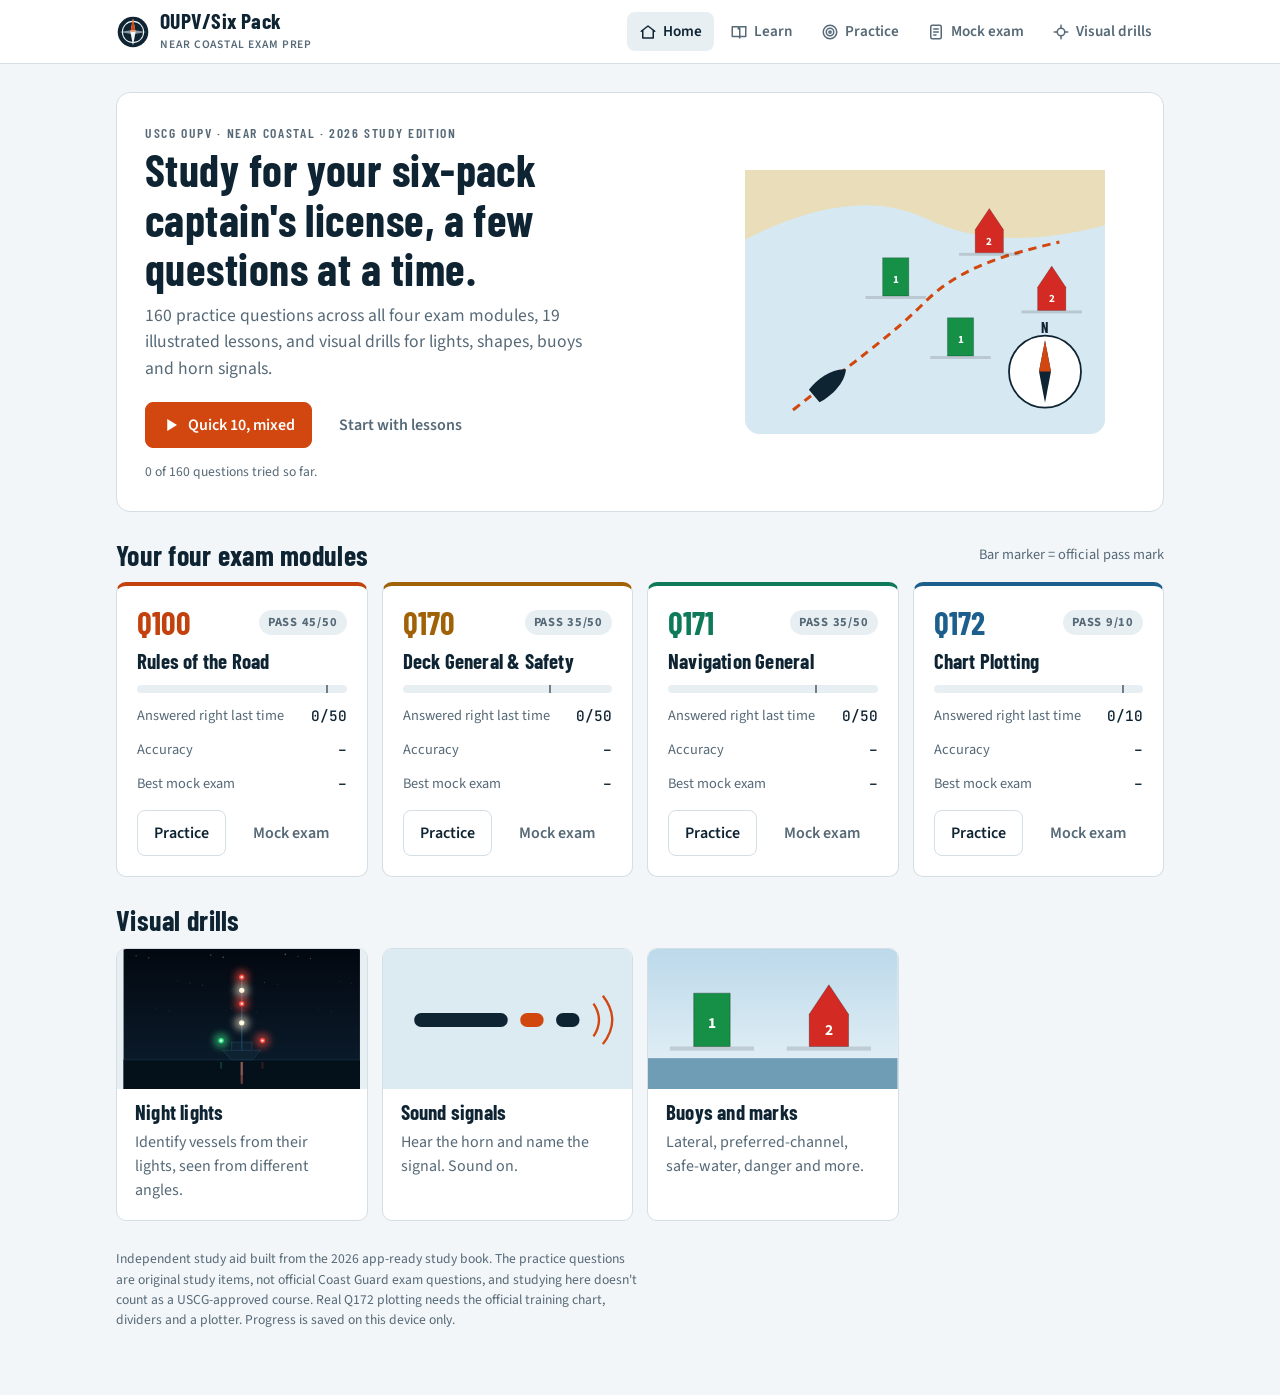
==== commit 5e0edb45: "Rename to OUPV/Six Pack, add iOS app privacy section, fix Play icon Co-Authored-By: Claude Opus 5.5 " ====
--- a/app/index.html
+++ b/app/index.html
@@ -1,4 +1,4 @@
-<!doctype html><html lang="en"><head><meta charset="utf-8"><meta name="viewport" content="width=device-width,initial-scale=1,viewport-fit=cover"><style>[hidden]{display:none!important}body{margin:0}</style></head><body><title>Six-Pack Practice</title>
+<!doctype html><html lang="en"><head><meta charset="utf-8"><meta name="viewport" content="width=device-width,initial-scale=1,viewport-fit=cover"><style>[hidden]{display:none!important}body{margin:0}</style></head><body><title>OUPV/Six Pack</title>
 <meta name="claude:viewport-fit-sides" content="cover">
 <link rel="preconnect" href="https://fonts.googleapis.com">
 <link rel="preconnect" href="https://fonts.gstatic.com" crossorigin>
@@ -11,7 +11,7 @@
   --good:#17784A; --good-soft:#DDF2E6; --bad:#B8322A; --bad-soft:#F9E0DD;
   --port:#D02B2B; --stbd:#11884A; --chart:#1F5D86;
   --m100:#C2410C; --m170:#A16207; --m171:#0F7A5A; --m172:#1D5F8C;
-  --display:"Barlow Condensed","Arial Narrow",system-ui,sans-serif;
+  --display:"Barlow Condensed","Avenir Next Condensed","Arial Narrow",system-ui,sans-serif;
   --body:"Source Sans 3",system-ui,-apple-system,"Segoe UI",sans-serif;
   --mono:"JetBrains Mono",ui-monospace,Menlo,monospace;
   --radius:10px;
@@ -166,6 +166,7 @@
 .navgrid button.w{background:var(--bad-soft);border-color:var(--bad)}
 .visual{border-radius:10px;overflow:hidden;background:var(--surface-2)}
 .visual svg{display:block;width:100%;height:auto;max-height:340px}
+.visual .btn svg{width:18px;height:18px;display:inline}
 .confirm{border:1.5px solid var(--accent);background:var(--accent-soft);border-radius:10px;padding:14px 16px}
 
 /* results */
@@ -214,6 +215,7 @@
 .foot-note{font-size:.85rem;color:var(--muted);max-width:75ch}
 .scene{display:block}
 .empty{padding:28px;text-align:center;color:var(--muted)}
+@media (hover:none){.kbd-hint{display:none}}
 .kbd{font-family:var(--mono);font-size:.78rem;border:1px solid var(--line);border-bottom-width:2px;border-radius:5px;padding:0 5px}
 @media (prefers-reduced-motion: reduce){*{transition:none!important;animation:none!important}}
 
@@ -242,9 +244,9 @@
 </svg>
 
 <header class="top"><div class="top-in">
-  <a class="brand" href="#home" aria-label="Six-Pack Practice home">
+  <a class="brand" href="#home" aria-label="OUPV/Six Pack home">
     <svg viewBox="0 0 40 40" aria-hidden="true"><circle cx="20" cy="20" r="18" style="fill:var(--ink)"/><circle cx="20" cy="20" r="12.5" fill="none" style="stroke:var(--paper)" stroke-width="1.2"/><path d="M20 4 L23 20 L20 36 L17 20Z" style="fill:var(--paper)"/><path d="M20 4 L23 20 L17 20Z" style="fill:var(--accent)"/><path d="M4 20 L20 17.5 L36 20 L20 22.5Z" style="fill:var(--paper)" opacity=".55"/></svg>
-    <span><b>Six-Pack Practice</b><small>OUPV · Near Coastal</small></span>
+    <span><b>OUPV/Six Pack</b><small>Near Coastal exam prep</small></span>
   </a>
   <nav class="nav" id="nav"></nav>
 </div></header>
@@ -614,7 +616,7 @@
 D.compass = () => {
   let s = `<svg viewBox="0 0 360 200" role="img" aria-label="True, variation, magnetic, deviation, compass">`;
   const items = [["T", "True"], ["V", "Variation"], ["M", "Magnetic"], ["D", "Deviation"], ["C", "Compass"]];
-  items.forEach((it, i) => { const x = 14 + i * 70; s += `<rect x="${x}" y="40" width="58" height="58" rx="8" class="${i % 2 ? "s-surface" : "s-ink"}" style="stroke:var(--ink)" stroke-width="1.5"/><text x="${x + 29}" y="80" text-anchor="middle" font-size="26" font-weight="700" font-family="Barlow Condensed, sans-serif" style="fill:${i % 2 ? "var(--ink)" : "var(--paper)"}">${it[0]}</text>` + T(x + 29, 116, it[1], "t-small", 'text-anchor="middle"'); });
+  items.forEach((it, i) => { const x = 14 + i * 70; s += `<rect x="${x}" y="40" width="58" height="58" rx="8" class="${i % 2 ? "s-surface" : "s-ink"}" style="stroke:var(--ink)" stroke-width="1.5"/><text x="${x + 29}" y="80" text-anchor="middle" font-size="26" font-weight="700" font-family="Barlow Condensed, Avenir Next Condensed, sans-serif" style="fill:${i % 2 ? "var(--ink)" : "var(--paper)"}">${it[0]}</text>` + T(x + 29, 116, it[1], "t-small", 'text-anchor="middle"'); });
   s += `<path d="M20,140 L340,140" class="l-acc" stroke-width="2.5" marker-end="url(#ah-acc)"/>` + T(20, 160, "T → C (down): add West, subtract East", "t-lab t-acc");
   s += `<path d="M340,178 L20,178" class="l-chart" stroke-width="2.5" marker-end="url(#ah-chart)"/>` + T(340, 196, "C → T (up): add East (\"correcting add East\")", "t-lab", 'text-anchor="end" style="fill:var(--chart)"');
   s += T(14, 24, "True Virgins Make Dull Companions", "t-lab");
@@ -717,7 +719,7 @@
 D.eta = () => {
   let s = `<svg viewBox="0 0 360 210" role="img" aria-label="Distance, speed, time triangle">`;
   s += `<polygon points="110,18 200,170 20,170" class="s-surface" style="stroke:var(--ink)" stroke-width="2"/><line x1="56" y1="108" x2="164" y2="108" class="l-ink" stroke-width="2"/><line x1="110" y1="108" x2="110" y2="170" class="l-ink" stroke-width="2"/>`;
-  s += `<text x="110" y="88" text-anchor="middle" font-size="30" font-weight="700" font-family="Barlow Condensed, sans-serif" style="fill:var(--accent)">D</text><text x="78" y="152" text-anchor="middle" font-size="26" font-weight="700" font-family="Barlow Condensed, sans-serif">S</text><text x="142" y="152" text-anchor="middle" font-size="26" font-weight="700" font-family="Barlow Condensed, sans-serif">T</text>`;
+  s += `<text x="110" y="88" text-anchor="middle" font-size="30" font-weight="700" font-family="Barlow Condensed, Avenir Next Condensed, sans-serif" style="fill:var(--accent)">D</text><text x="78" y="152" text-anchor="middle" font-size="26" font-weight="700" font-family="Barlow Condensed, Avenir Next Condensed, sans-serif">S</text><text x="142" y="152" text-anchor="middle" font-size="26" font-weight="700" font-family="Barlow Condensed, Avenir Next Condensed, sans-serif">T</text>`;
   s += T(222, 50, "D = S × T", "t-mono") + T(222, 74, "S = D ÷ T", "t-mono") + T(222, 98, "T = D ÷ S", "t-mono");
   s += T(222, 132, "nm · knots · hours", "t-small") + T(222, 156, "6-minute rule:", "t-lab") + T(222, 172, "6 min run = speed ÷ 10", "t-small");
   s += T(20, 200, "Cover the one you want; the other two show the math.", "t-small");
@@ -923,6 +925,7 @@
   else if (r === "practice") viewPractice();
   else if (r === "exam") viewExam();
   else if (r === "drills") viewDrills();
+  else if (r.startsWith("drill-") && DRILLS[r.slice(6)]) startDrill(r.slice(6));
   else if (r === "quiz" && SESSION) viewQuiz();
   else if (r === "results" && SESSION && SESSION.result) viewResults();
   else viewHome();
@@ -955,7 +958,7 @@
   <p class="foot-note" style="margin-top:14px">${seen} of ${tot} questions tried so far.</p></div>${heroArt()}</section>
   <section class="stack"><div class="row" style="justify-content:space-between"><h2>Your four exam modules</h2><span class="muted" style="font-size:.9rem">Bar marker = official pass mark</span></div><div class="grid g4">${Object.keys(MOD).map(modCard).join("")}</div></section>
   <section class="stack"><h2>Visual drills</h2><div class="grid g3">${drillCards(["lights", "sounds", "buoys"])}</div></section>
-  <p class="foot-note">Independent study aid built from the 2026 app-ready study book. The practice questions are original study items, not official Coast Guard exam questions, and studying here doesn't count as a USCG-approved course. Real Q172 plotting needs the official training chart, dividers and a plotter. Progress is saved in this browser only.</p>`;
+  <p class="foot-note">Independent study aid built from the 2026 app-ready study book. The practice questions are original study items, not official Coast Guard exam questions, and studying here doesn't count as a USCG-approved course. Real Q172 plotting needs the official training chart, dividers and a plotter. Progress is saved on this device only.</p>`;
 }
 function drillCards(keys) { return keys.map(k => `<button class="card drill" data-act="drill" data-k="${k}"><div class="art">${DRILLS[k].art()}</div><div class="txt"><h3>${DRILLS[k].title}</h3><p class="muted">${DRILLS[k].sub}</p></div></button>`).join(""); }
 function viewLearn() {
@@ -981,7 +984,7 @@
   const order = shuffle([0, 1, 2, 3]);
   el.innerHTML = `<span class="eyebrow">Quick check · ${q.id}</span><p class="stem" style="font-size:1.08rem">${esc(q.q)}</p><div class="opts">${order.map((oi, k) => `<button class="opt" data-oi="${oi}"><span class="k">${"ABCD"[k]}</span><span>${esc(q.o[oi])}</span></button>`).join("")}</div><div id="qc-fb"></div>`;
   el.addEventListener("click", e => {
-    const b = e.target.closest(".opt"); if (!b || b.disabled) return; const oi = +b.dataset.oi, ok = oi === q.a; record(q.id, ok); save();
+    const b = e.target.closest(".opt"); if (!b || b.disabled) return; const oi = +b.dataset.oi, ok = oi === q.a; record(q.id, ok); save(); haptic(ok ? "success" : "error");
     $$(".opt", el).forEach(x => { x.disabled = true; if (+x.dataset.oi === q.a) x.classList.add("right"); else if (x === b) x.classList.add("wrong"); });
     $("#qc-fb", el).innerHTML = `<div class="feedback ${ok ? "ok" : "no"}"><b>${ok ? "Correct" : "Not quite"}</b><span>${esc(q.x)}</span></div>`;
   });
@@ -1027,7 +1030,7 @@
   const last = s.i === s.items.length - 1;
   let nav;
   if (exam) nav = `<div class="qnav"><button class="btn" data-act="prev" ${s.i ? "" : "disabled"}>${IC.back} Previous</button><button class="btn ghost" data-act="flag">${IC.flag} ${s.flags[s.i] ? "Unflag" : "Flag"}</button>${last ? `<button class="btn primary" data-act="submit">Submit exam</button>` : `<button class="btn primary" data-act="next">Next ${IC.arrow}</button>`}</div>`;
-  else nav = `<div class="qnav"><button class="btn ghost" data-act="quit">End session</button>${shown ? `<button class="btn primary" data-act="next" id="nextbtn">${last ? "See results" : "Next question"} ${IC.arrow}</button>` : `<span class="muted" style="align-self:center;font-size:.9rem">Pick an answer · keys <span class="kbd">1</span>–<span class="kbd">4</span></span>`}</div>`;
+  else nav = `<div class="qnav"><button class="btn ghost" data-act="quit">End session</button>${shown ? `<button class="btn primary" data-act="next" id="nextbtn">${last ? "See results" : "Next question"} ${IC.arrow}</button>` : `<span class="muted" style="align-self:center;font-size:.9rem">Pick an answer<span class="kbd-hint"> · keys <span class="kbd">1</span>–<span class="kbd">4</span></span></span>`}</div>`;
   const confirm = exam && s.confirm ? `<div class="confirm stack"><b>Submit now?</b><span>${answered} of ${s.items.length} answered${s.items.length - answered ? `; ${s.items.length - answered} unanswered will count as wrong` : ""}.</span><div class="row"><button class="btn primary" data-act="submit-yes">Submit and score</button><button class="btn" data-act="submit-no">Keep working</button></div></div>` : "";
   const grid = exam ? `<details class="card" ${s.items.length <= 10 ? "open" : ""}><summary style="cursor:pointer;font-weight:600">Question map · ${answered}/${s.items.length} answered</summary><div class="navgrid" style="margin-top:12px">${s.items.map((_, k) => `<button data-act="goto" data-k="${k}" class="${s.picks[k] !== null ? "done" : ""} ${k === s.i ? "cur" : ""} ${s.flags[k] ? "flag" : ""}">${k + 1}</button>`).join("")}</div></details>` : "";
   app.innerHTML = `<div class="quiz"><div class="qtop"><h3>${esc(s.title)}</h3>${exam ? '<span class="chip">Exam mode</span>' : ""}<span class="count">${s.i + 1} / ${s.items.length}</span></div><div class="progress"><i style="width:${100 * (exam ? answered : s.i + (shown ? 1 : 0)) / s.items.length}%"></i></div>
@@ -1041,8 +1044,10 @@
   if (s.shown[s.i]) return;
   s.picks[s.i] = oi; s.shown[s.i] = true; const ok = oi === it.a;
   if (it.id) record(it.id, ok); else if (s.drill) { const r = S.drills[s.drill] || (S.drills[s.drill] = { c: 0, w: 0 }); ok ? r.c++ : r.w++; }
-  save(); viewQuiz();
-}
+  haptic(ok ? "success" : "error"); save(); viewQuiz();
+}
+/* native iOS shell: haptic feedback (no-op in a browser) */
+function haptic(kind) { try { window.webkit.messageHandlers.haptic.postMessage(kind); } catch (e) {} }
 function finish() {
   const s = SESSION; stopSound();
   if (s.mode === "exam") s.items.forEach((it, k) => record(it.id, s.picks[k] === it.a));
@@ -1053,7 +1058,7 @@
 }
 function ring(p, ok) {
   const r = 54, c = 2 * Math.PI * r;
-  return `<svg class="ring" viewBox="0 0 132 132" aria-hidden="true"><circle cx="66" cy="66" r="${r}" fill="none" style="stroke:var(--surface-2)" stroke-width="12"/><circle cx="66" cy="66" r="${r}" fill="none" style="stroke:${ok ? "var(--good)" : "var(--accent)"}" stroke-width="12" stroke-linecap="round" stroke-dasharray="${c * p} ${c}" transform="rotate(-90 66 66)"/><text x="66" y="74" text-anchor="middle" font-family="Barlow Condensed, sans-serif" font-size="30" font-weight="700">${Math.round(p * 100)}%</text></svg>`;
+  return `<svg class="ring" viewBox="0 0 132 132" aria-hidden="true"><circle cx="66" cy="66" r="${r}" fill="none" style="stroke:var(--surface-2)" stroke-width="12"/><circle cx="66" cy="66" r="${r}" fill="none" style="stroke:${ok ? "var(--good)" : "var(--accent)"}" stroke-width="12" stroke-linecap="round" stroke-dasharray="${c * p} ${c}" transform="rotate(-90 66 66)"/><text x="66" y="74" text-anchor="middle" font-family="Barlow Condensed, Avenir Next Condensed, sans-serif" font-size="30" font-weight="700">${Math.round(p * 100)}%</text></svg>`;
 }
 function viewResults() {
   const s = SESSION, R = s.result, exam = s.mode === "exam", M = exam ? MOD[s.module] : null, pass = exam ? R.correct >= M.pass : R.correct / R.total >= .7;
